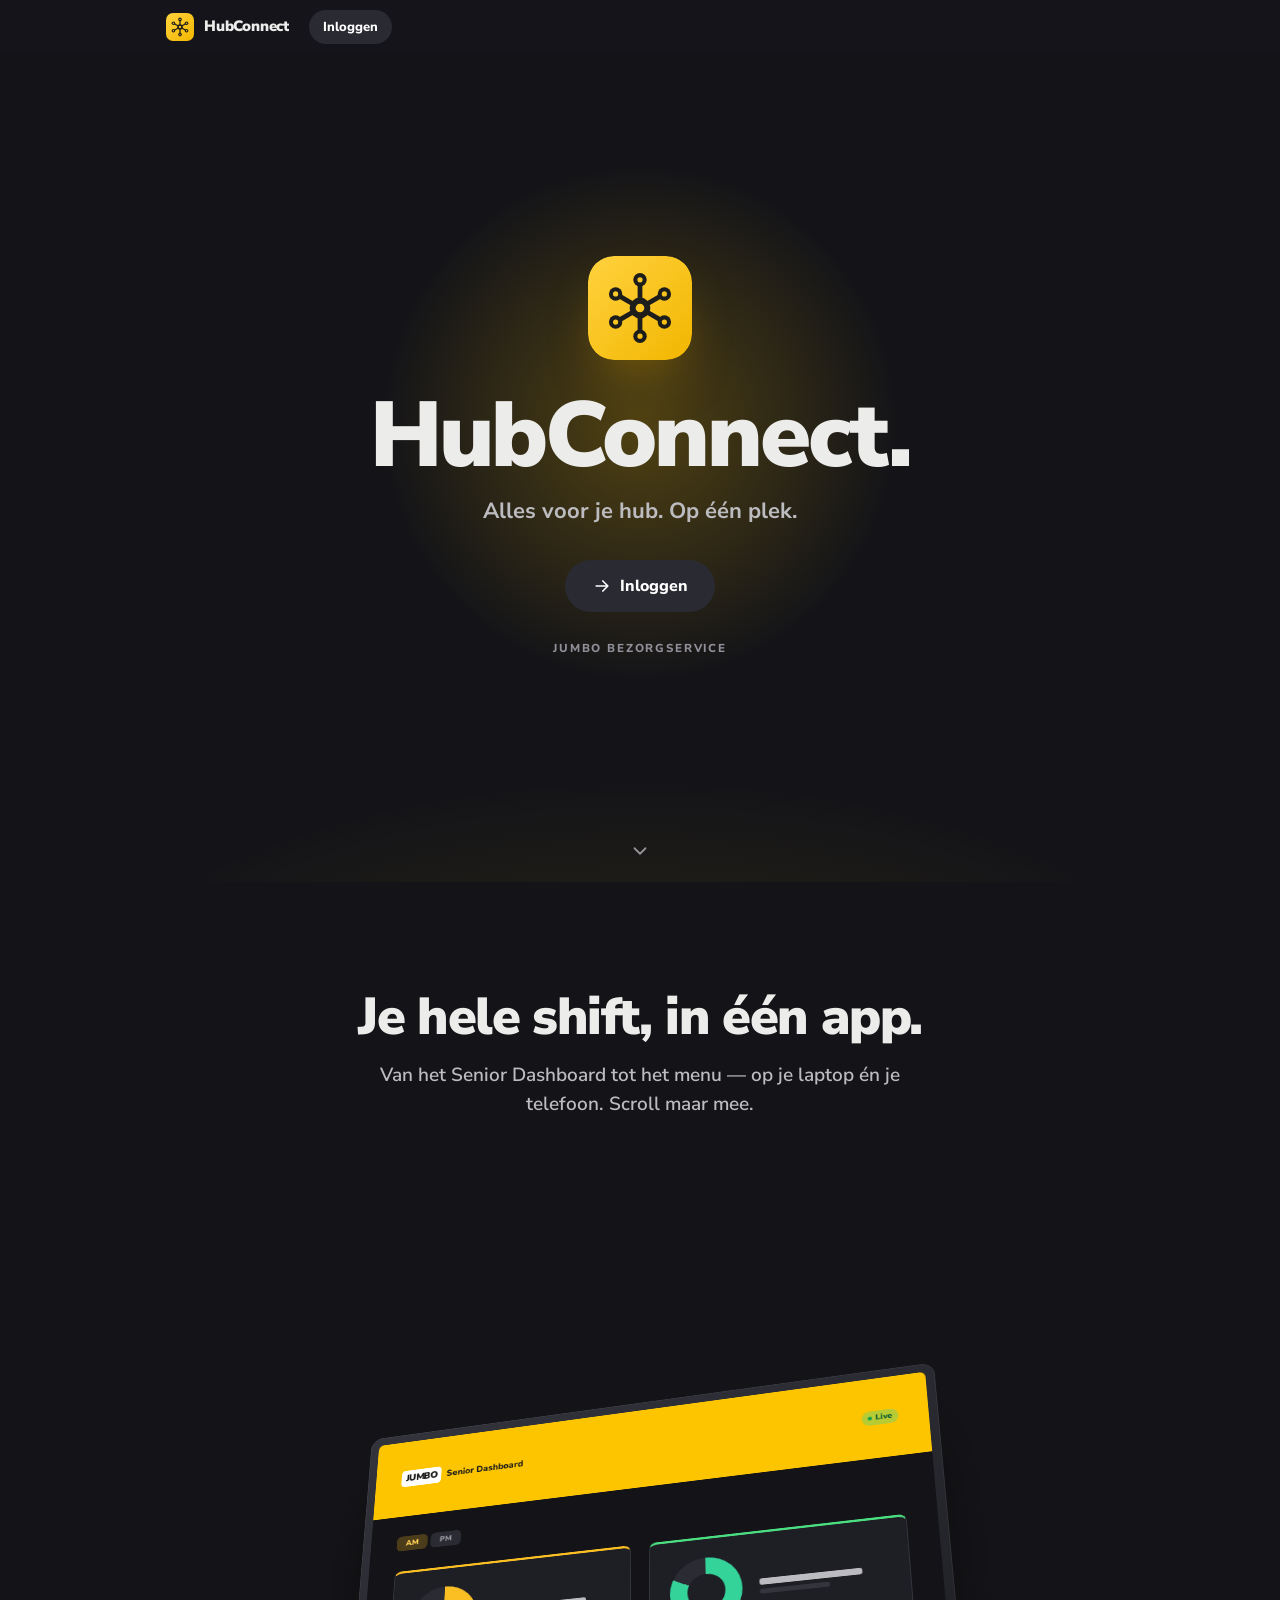
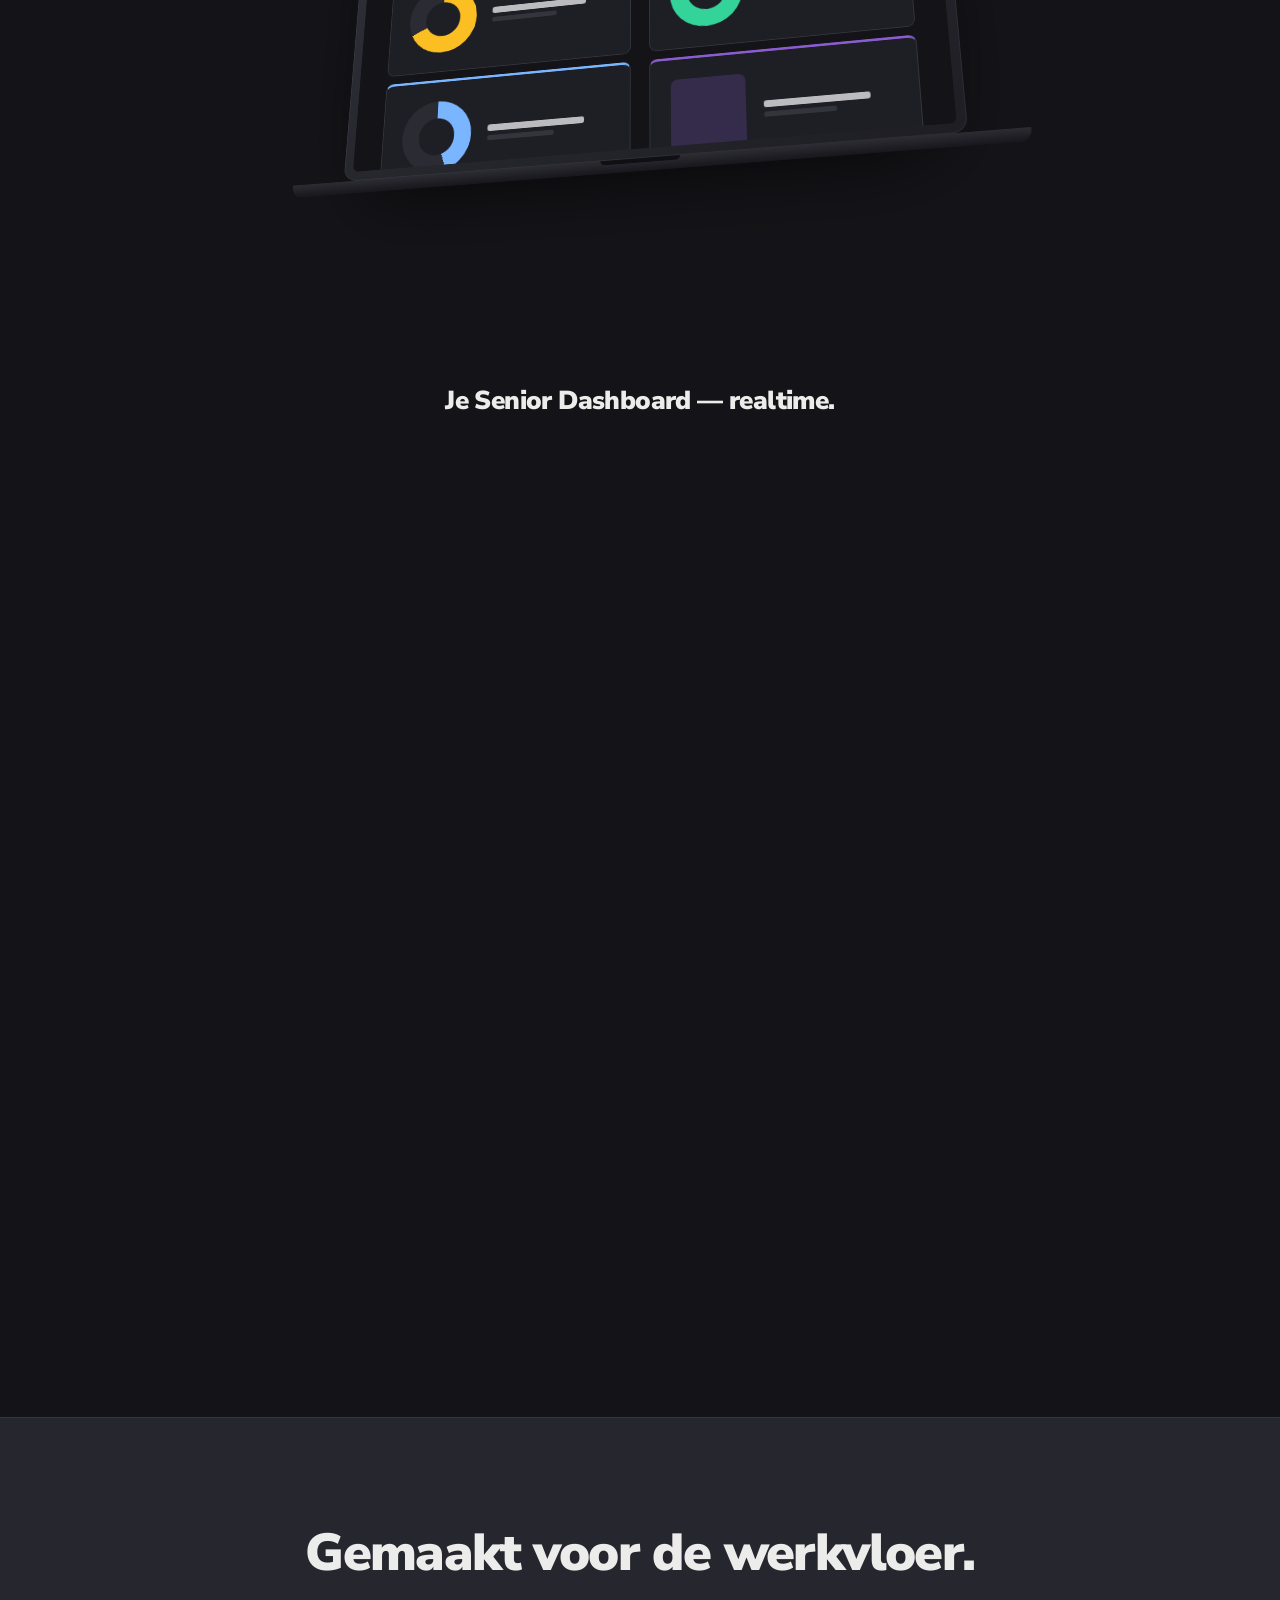
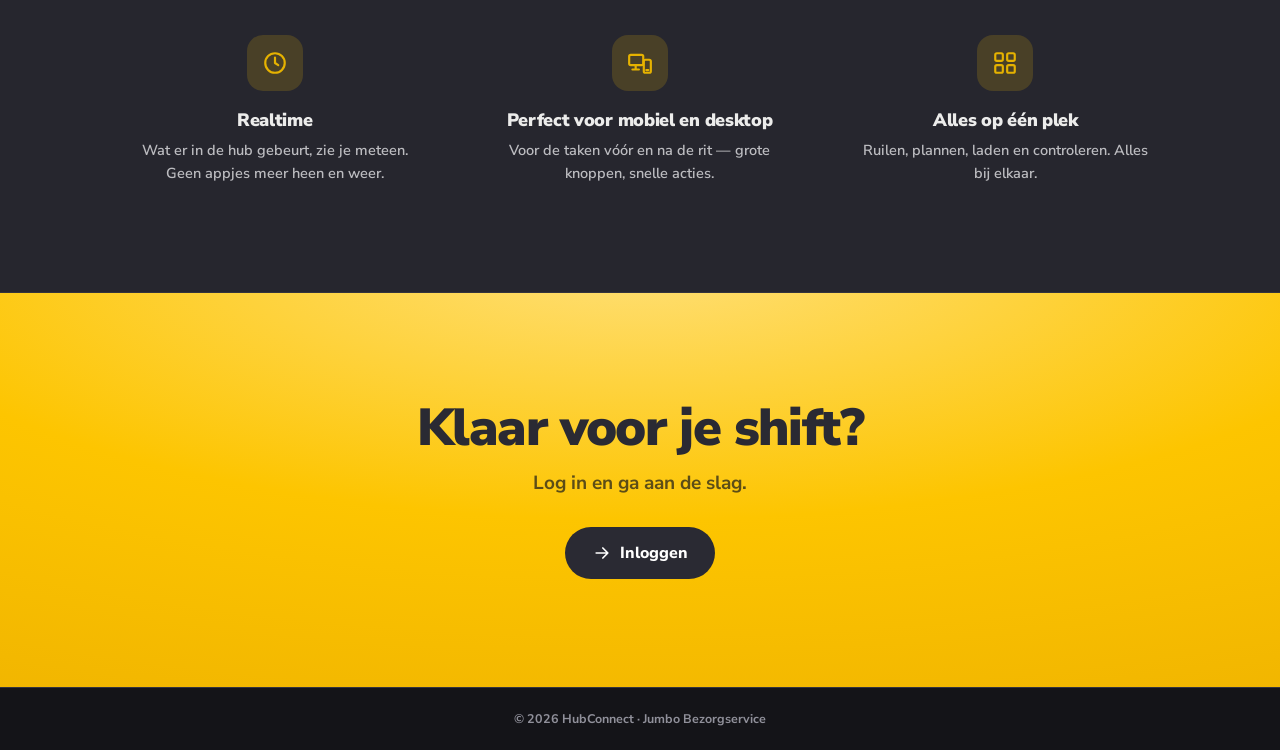
==== web/index.html @ ffee89a2 "v155: gebruikersfeedback + admin-accounts voor ICT'ers - Nieuwe module "Feedback" (Beheer, teamleide" ====
<!DOCTYPE html>
<html lang="nl">
<head>
  <meta charset="UTF-8" />
  <meta name="viewport" content="width=device-width, initial-scale=1.0, maximum-scale=1.0, user-scalable=no, viewport-fit=cover" />
  <title>Hubconnect - Jumbo</title>
  <link rel="icon" type="image/svg+xml" href="favicon.svg?v=155" />
  <link rel="apple-touch-icon" href="favicon.svg?v=155" />
  <meta name="theme-color" content="#febe10" />
  <link rel="preconnect" href="https://fonts.googleapis.com" />
  <link rel="preconnect" href="https://fonts.gstatic.com" crossorigin />
  <link href="https://fonts.googleapis.com/css2?family=Nunito+Sans:ital,opsz,wght@0,6..12,400;0,6..12,600;0,6..12,700;0,6..12,800;0,6..12,900&display=swap" rel="stylesheet" />
  <link rel="stylesheet" href="styles.css?v=155" />
</head>
<body>
  <div id="app"></div>

  <!-- Modal host -->
  <div id="modal-root"></div>
  <!-- Toast host -->
  <div id="toast-root"></div>

  <script src="js/store.js?v=155"></script>
  <script src="js/ui.js?v=155"></script>
</body>
</html>
---- web/styles.css ----
/* ===== Jumbo Ruilprogramma — huisstijl ===== */
:root {
  --jumbo-yellow: #fdc500;        /* primair geel */
  --jumbo-yellow-dark: #e6b200;
  --jumbo-yellow-soft: #fff4cc;
  --ink: #1d1d1b;                 /* bijna-zwart */
  --ink-soft: #4a4a48;
  --muted: #7b7b78;
  --line: #e7e7e3;
  --bg: #f4f4f1;
  --card: #ffffff;
  --surface-2: #ecebe5;           /* subtiel bedieningsvlak (knop/seg/chip/badge) */
  --surface-3: #f6f5f1;           /* zeer lichte tint (rij-hover, locked-note) */
  --input-bg: #ffffff;            /* invoervelden */
  --track: #cfcdc6;               /* toggle-baan */
  --ink-fixed: #1d1d1b;           /* blijft-donker vlak (avatar, btn-dark, toast, role-badge) */
  --overlay: rgba(20,20,18,.5);   /* modal-scrim */
  --green: #2e8b57;
  --green-soft: #e4f3ea;
  --green-bright: #16a34a;
  --red: #c0392b;
  --red-soft: #fbe7e4;
  --red-bright: #e11d2b;
  --orange: #d97706;
  --orange-soft: #fdecd2;
  --blue: #2f6db0;
  --blue-soft: #e6f0fa;
  --radius: 14px;
  --radius-sm: 9px;
  --shadow: 0 1px 3px rgba(0,0,0,.06), 0 6px 18px rgba(0,0,0,.05);
  --shadow-lg: 0 10px 40px rgba(0,0,0,.18);
  --font: "Nunito Sans", system-ui, -apple-system, "Segoe UI", Roboto, sans-serif;
}

* { box-sizing: border-box; }
/* clip, niet hidden: hidden maakt van de pagina een scroll-container en dan werkt
   position: sticky niet meer (het scroll-toneel op de landing viel daardoor weg). */
html, body { margin: 0; padding: 0; overflow-x: clip; }
html { -webkit-text-size-adjust: 100%; text-size-adjust: 100%; touch-action: manipulation; }
body {
  font-family: var(--font);
  color: var(--ink);
  background: var(--bg);
  -webkit-font-smoothing: antialiased;
  line-height: 1.45;
  touch-action: manipulation; /* geen dubbeltik-zoom (CSS-kant; JS-guard in ui.js voor iOS) */
}
/* Voorkom auto-inzoomen bij focus op mobiel (iOS zoomt bij invoervelden < 16px) */
input, select, textarea { font-size: 16px; }
/* Wachtwoordveld met oogje */
.pw-wrap { position: relative; }
/* Wachtwoordeisen-checklist: groen vinkje bij voldaan, rood kruisje zolang niet */
.pw-reqs { list-style: none; margin: 8px 0 0; padding: 0; display: flex; flex-direction: column; gap: 4px; }
.pw-reqs:empty { display: none; }
.pw-reqs li { display: flex; align-items: center; gap: 7px; font-size: 12.5px; font-weight: 700; }
.pw-reqs li .icon { flex: 0 0 auto; width: 15px; height: 15px; stroke-width: 3; }
.pw-reqs li.ok { color: var(--green-bright); }
.pw-reqs li.bad { color: var(--muted); }
.pw-wrap input { width: 100%; padding-right: 42px; }
.pw-eye { position: absolute; right: 4px; top: 50%; transform: translateY(-50%); background: none; border: 0; padding: 7px; color: var(--muted); cursor: pointer; display: inline-flex; border-radius: 8px; }
.pw-eye.on, .pw-eye:hover { color: var(--ink); }
a { color: var(--blue); }
button { font-family: inherit; }
svg { display: block; }

.icon { width: 20px; height: 20px; stroke: currentColor; fill: none; stroke-width: 2; stroke-linecap: round; stroke-linejoin: round; flex: 0 0 auto; }
.icon-sm { width: 16px; height: 16px; }
.icon-lg { width: 26px; height: 26px; }

/* ===== Buttons ===== */
.btn {
  display: inline-flex; align-items: center; gap: 8px;
  border: 1px solid transparent; border-radius: 999px;
  padding: 10px 18px; font-size: 14px; font-weight: 800;
  cursor: pointer; transition: .15s; white-space: nowrap;
  background: var(--surface-2); color: var(--ink);
}
.btn { text-decoration: none; }
.btn:hover { filter: brightness(.97); }
.btn:active { transform: translateY(1px); }
.btn:disabled { opacity: .5; cursor: not-allowed; }
/* Op vast geel hoort de tekst altijd donker: --ink-fixed, niet --ink (die wordt licht in dark mode). */
.btn-primary { background: var(--jumbo-yellow); color: var(--ink-fixed); }
.btn-primary:hover { background: var(--jumbo-yellow-dark); filter: none; }
.btn-dark { background: var(--ink-fixed); color: #fff; }
.btn-ghost { background: transparent; border-color: var(--line); }
.btn-green { background: var(--green); color: #fff; }
.btn-red { background: var(--red); color: #fff; }
.btn-sm { padding: 7px 13px; font-size: 13px; }
.btn-block { width: 100%; justify-content: center; }
.btn-icon { padding: 9px; border-radius: 10px; }
.btn-outline { background: var(--card); border: 1.5px solid var(--ink); color: var(--ink); }
.btn-outline:hover { background: var(--ink-fixed); color: #fff; }

/* ===== Auth ===== */
.auth-wrap {
  min-height: 100vh; min-height: 100svh; display: grid; place-items: center; padding: 24px;
  background:
    radial-gradient(1200px 500px at 50% -10%, var(--jumbo-yellow-soft), transparent 60%),
    var(--bg);
}
.auth-col { width: 100%; max-width: 430px; display: flex; flex-direction: column; align-items: stretch; gap: 16px; }
.auth-card {
  position: relative;
  width: 100%; background: var(--card);
  border-radius: 20px; box-shadow: var(--shadow-lg); overflow: hidden;
}
.auth-head { background: var(--jumbo-yellow); padding: 26px 28px 22px; }
.auth-head h1 { margin: 12px 0 2px; font-size: 22px; font-weight: 900; }
.auth-head p { margin: 0; font-size: 14px; color: var(--ink-soft); font-weight: 600; }
/* padding i.p.v. marge, zodat de losgemaakte "ghost"-kopie exact even hoog staat */
.auth-title { padding-top: 12px; }
.auth-title h1 { margin-top: 0; }
.auth-body { position: relative; padding: 24px 28px 26px; }
.auth-tabs { position: relative; display: flex; gap: 6px; background: var(--surface-2); padding: 4px; border-radius: 12px; margin-bottom: 20px; }
.auth-tabs button {
  position: relative; z-index: 1;
  flex: 1; border: 0; background: transparent; padding: 9px; border-radius: 9px;
  font-weight: 800; font-size: 14px; color: var(--muted); cursor: pointer;
  transition: color .18s var(--ease);
}
.auth-tabs button.active { color: var(--ink); }
/* meeschuivende pill achter het actieve tabblad */
.auth-pill {
  position: absolute; top: 4px; bottom: 4px; left: 4px; width: calc(50% - 7px);
  border-radius: 9px; background: var(--card); box-shadow: var(--shadow);
  transition: transform .42s var(--ease);
}
.auth-tabs[data-authactive="register"] .auth-pill { transform: translateX(calc(100% + 6px)); }

/* ---- Overgang tussen inloggen/registreren --------------------------------
   De kaart blijft staan en morpht van hoogte; alleen de titeltekst en het
   formulier wisselen. `--adir` (+1/-1) wordt door ui.js gezet en bepaalt of de
   nieuwe laag van rechts of van links binnenkomt.
   reduced-motion: gedekt door de globale wildcard onderaan dit bestand. */
/* .auth-swap zet alléén de startwaarden (géén transition, anders begint de
   browser meteen te animeren richting die startwaarden); ui.js forceert daarna
   een reflow en zet .auth-swap-in erbij — dáár staat de transition, dus animeert
   hij van start naar eind. De ghosts hebben hun eigen regels en horen hier niet
   bij, vandaar de :not(.auth-ghost). */
.auth-card.auth-swap { will-change: height; }
.auth-card.auth-swap .auth-title:not(.auth-ghost),
.auth-card.auth-swap .auth-pane:not(.auth-ghost) {
  opacity: 0; filter: blur(5px);
  transform: translateX(calc(var(--adir, 1) * 34px));
}
.auth-card.auth-swap .auth-title:not(.auth-ghost) { transform: translateX(calc(var(--adir, 1) * 18px)); }
.auth-card.auth-swap-in { transition: height .44s var(--ease); }
.auth-card.auth-swap-in .auth-title:not(.auth-ghost),
.auth-card.auth-swap-in .auth-pane:not(.auth-ghost) {
  opacity: 1; filter: blur(0); transform: none;
  transition: opacity .3s var(--ease) .06s, transform .44s var(--ease) .06s, filter .3s var(--ease) .06s;
}

/* de wegschuivende kopie van de vorige laag */
.auth-ghost {
  position: absolute; z-index: 2; pointer-events: none;
  transition: opacity .2s linear, transform .34s var(--ease), filter .28s var(--ease);
}
.auth-head > .auth-ghost { background: var(--jumbo-yellow); }
.auth-body > .auth-ghost { background: var(--card); }
.auth-ghost.auth-ghost-out { opacity: 0; filter: blur(5px); transform: translateX(calc(var(--adir, 1) * -34px)); }
.auth-head > .auth-ghost.auth-ghost-out { transform: translateX(calc(var(--adir, 1) * -18px)); }

.field { margin-bottom: 14px; }
.field label { display: block; font-size: 13px; font-weight: 800; margin-bottom: 6px; color: var(--ink-soft); }
.field input, .field select, .field textarea {
  width: 100%; padding: 11px 13px; border: 1px solid var(--line);
  border-radius: 10px; font-size: 15px; font-family: inherit; background: var(--card); color: var(--ink);
}
.field input:focus, .field select:focus, .field textarea:focus {
  outline: none; border-color: var(--jumbo-yellow-dark); box-shadow: 0 0 0 3px var(--jumbo-yellow-soft);
}
.field .hint { font-size: 12px; color: var(--muted); margin-top: 5px; }
.row2 { display: grid; grid-template-columns: 1fr 1fr; gap: 12px; }

.alert { padding: 11px 14px; border-radius: 10px; font-size: 13px; font-weight: 700; margin-bottom: 14px; animation: alertIn .18s var(--ease); }
@keyframes alertIn { from { opacity: 0; transform: translateY(-4px); } }
.alert-error { background: var(--red-soft); color: var(--red); }
.alert-info { background: var(--blue-soft); color: var(--blue); }
.alert-warn { background: var(--orange-soft); color: var(--orange); display: flex; align-items: center; gap: 8px; }
/* lijst met open punten in de afrond-waarschuwing */
.afrond-open { margin: 0; padding-left: 20px; font-size: 13.5px; font-weight: 700; color: var(--ink); line-height: 1.7; }

.demo-box { margin-top: 18px; border: 1px dashed var(--line); border-radius: 12px; overflow: hidden; }
.demo-box summary { cursor: pointer; padding: 11px 14px; font-weight: 800; font-size: 13px; color: var(--ink-soft); list-style: none; display: flex; align-items: center; gap: 8px; }
.demo-box summary::-webkit-details-marker { display: none; }
.demo-list { padding: 0 14px 14px; font-size: 12.5px; }
.demo-list .demo-row { display: flex; justify-content: space-between; gap: 8px; padding: 6px 0; border-top: 1px solid var(--line); }
.demo-list .demo-row code { background: var(--surface-2); padding: 1px 6px; border-radius: 6px; font-size: 12px; }

/* ===== App shell ===== */
.app-header {
  position: sticky; top: 0; z-index: 30;
  background: var(--jumbo-yellow);
  border-bottom: 1px solid var(--jumbo-yellow-dark);
}
.app-header-inner { max-width: 1100px; margin: 0 auto; padding: 10px 18px; display: flex; align-items: center; gap: 14px; }
.brand { display: flex; align-items: center; gap: 10px; }
.brand[data-home] { cursor: pointer; }
.brand .app-name { font-weight: 900; font-size: 16px; line-height: 1; }
.brand .app-sub { font-size: 11px; font-weight: 700; color: var(--ink-soft); }
.header-spacer { flex: 1; }
.user-chip { display: flex; align-items: center; gap: 10px; background: rgba(255,255,255,.55); border-radius: 999px; padding: 5px 6px 5px 13px; }
/* Uitlogknop rond maken zodat hij binnen de volledig-ronde pill valt (vierkante hoeken staken buiten de rand). */
.user-chip .btn-icon { width: 36px; height: 36px; padding: 0; border-radius: 50%; display: grid; place-items: center; }
.user-chip .u-name { font-weight: 800; font-size: 13px; line-height: 1.1; }
.user-chip .u-meta { font-size: 11px; color: var(--ink-soft); font-weight: 700; }
.avatar { width: 34px; height: 34px; border-radius: 50%; background: var(--ink-fixed); color: var(--jumbo-yellow); display: grid; place-items: center; font-weight: 900; font-size: 13px; }

/* Logo */
.logo-mark { height: 34px; width: auto; display: block; }
/* Logo op de gele auth-kop: op een wit plaatje (zelfde als de header-badge), anders valt geel-op-geel weg */
.auth-head .logo-mark { box-sizing: border-box; height: 46px !important; padding: 7px 13px; background: #fff; border-radius: 12px; box-shadow: 0 1px 3px rgba(0,0,0,.14); }

/* Nav */
.app-nav { background: var(--card); border-bottom: 1px solid var(--line); position: sticky; top: 55px; z-index: 20; }
.app-nav-inner { max-width: 1100px; margin: 0 auto; padding: 0 10px; display: flex; gap: 2px; overflow-x: auto; }
.nav-btn {
  border: 0; background: transparent; padding: 14px 14px; font-size: 14px; font-weight: 800;
  color: var(--muted); cursor: pointer; border-bottom: 3px solid transparent; display: flex; align-items: center; gap: 8px; white-space: nowrap;
}
.nav-btn:hover { color: var(--ink); }
.nav-btn.active { color: var(--ink); border-bottom-color: var(--jumbo-yellow); }
.nav-btn .badge-count { background: var(--red); color: #fff; font-size: 11px; font-weight: 800; border-radius: 999px; padding: 1px 7px; }

main { max-width: 1100px; margin: 0 auto; padding: 22px 18px 80px; }

/* Zachte overgang bij het wisselen van tabblad — alleen op de inhoud die verandert,
   niet op de header/nav (die blijven staan). Wordt via JS alleen toegevoegd wanneer
   het zichtbare tabblad écht wisselt, dus niet bij een gewone re-render na een actie. */
.tab-anim { animation: tabIn .26s var(--ease) both; }
@keyframes tabIn { from { opacity: 0; transform: translateY(8px); } to { opacity: 1; transform: none; } }
@media (prefers-reduced-motion: reduce) { .tab-anim { animation: none; } }

/* Page header */
.page-head { display: flex; align-items: center; gap: 14px; margin-bottom: 18px; flex-wrap: wrap; }
.page-head h2 { margin: 0; font-size: 22px; font-weight: 900; }
.page-head p { margin: 2px 0 0; color: var(--muted); font-size: 14px; font-weight: 600; }
.page-head .grow { flex: 1; }

/* Filters */
.toolbar { display: flex; gap: 10px; flex-wrap: wrap; margin-bottom: 18px; align-items: center; }
.seg { display: inline-flex; background: var(--surface-2); border-radius: 10px; padding: 3px; }
.seg button { border: 0; background: transparent; padding: 7px 14px; border-radius: 8px; font-weight: 800; font-size: 13px; color: var(--muted); cursor: pointer; }
.seg button.active { background: var(--card); color: var(--ink); box-shadow: var(--shadow); }
.seg button.am-btn, .seg button.pm-btn { transition: background .25s ease, color .25s ease; }
.seg button.am-btn.active { background: var(--orange-soft); color: var(--orange); }
.seg button.pm-btn.active { background: var(--blue-soft); color: var(--blue); }
/* zonnetje wordt "zonniger", maantje wordt "gevuld" bij het wisselen */
.seg button.am-btn.active svg { fill: var(--orange); animation: amSlide .35s ease; }
.seg button.pm-btn.active svg { fill: var(--blue); animation: pmSlide .35s ease; }
@keyframes amSlide { from { transform: translateX(-8px) scale(.7); opacity: .3; } to { transform: none; opacity: 1; } }
@keyframes pmSlide { from { transform: translateX(8px) scale(.7); opacity: .3; } to { transform: none; opacity: 1; } }
.kz-subtabs { display: flex; align-items: center; gap: 10px; margin-bottom: 16px; flex-wrap: wrap; }
.kz-subtabs-lbl { font-weight: 800; color: var(--ink-soft); font-size: 13.5px; }
.seg-sub { background: var(--surface-2); }
.search { display: flex; align-items: center; gap: 8px; background: var(--card); border: 1px solid var(--line); border-radius: 10px; padding: 0 12px; }
.search input { border: 0; padding: 9px 0; font-size: 14px; outline: none; min-width: 160px; font-family: inherit; }

/* ===== Cards / grid ===== */
.grid { display: grid; gap: 14px; grid-template-columns: repeat(auto-fill, minmax(300px, 1fr)); }

.card {
  background: var(--card); border: 1px solid var(--line); border-radius: var(--radius);
  box-shadow: var(--shadow); padding: 16px; display: flex; flex-direction: column; gap: 12px;
}
.card { overflow: hidden; }
/* Categorie-/statuscodering zonder side-stripe: volle rand volgt de afronding
   (kleur ook via ribbon + badges — dit is de subtiele extra hint). */
.card.accent-n2 { border-color: #bfe0cc; }
.card.accent-diesel { border-color: #cdccc4; }
.card.pending { border-color: var(--orange); box-shadow: var(--shadow), inset 0 0 0 1px var(--orange); }
/* type-lint bovenin de kaart */
.card-ribbon { display: flex; align-items: center; gap: 6px; font-weight: 800; font-size: 11.5px; letter-spacing: .04em; text-transform: uppercase; padding: 7px 14px; margin: -16px -16px 0; }
.card-ribbon .icon { width: 14px; height: 14px; }
.rib-shift { background: var(--blue-soft); color: var(--blue); }
.rib-callout { background: #efe7fb; color: #7c4dbc; }
.rib-backup { background: var(--orange-soft); color: var(--orange); }

.card-top { display: flex; align-items: flex-start; gap: 12px; }
.card-top .avatar { width: 40px; height: 40px; font-size: 15px; }
.card-top .who { line-height: 1.2; }
.card-top .who .nm { font-weight: 900; font-size: 15px; }
.card-top .who .rl { font-size: 12px; color: var(--muted); font-weight: 700; }

.card-rows { display: flex; flex-direction: column; gap: 7px; }
.crow { display: flex; align-items: center; gap: 9px; font-size: 14px; font-weight: 700; color: var(--ink-soft); }
.crow .icon { color: var(--muted); }
.crow strong { color: var(--ink); font-weight: 800; }

.badges { display: flex; flex-wrap: wrap; gap: 7px; }
.badge {
  display: inline-flex; align-items: center; gap: 5px; font-size: 12px; font-weight: 800;
  padding: 4px 10px; border-radius: 999px; background: var(--surface-2); color: var(--ink-soft);
}
.badge .icon-sm { stroke-width: 2.4; }
.badge.am { background: var(--orange-soft); color: var(--orange); }
.badge.pm { background: var(--blue-soft); color: var(--blue); }
.badge.n2 { background: var(--green-soft); color: var(--green); }
.badge.diesel { background: var(--surface-2); color: var(--ink-soft); }
.badge.task { background: var(--jumbo-yellow-soft); color: var(--jumbo-yellow-dark); }
.badge.st-open { background: var(--green-soft); color: var(--green); }
.badge.st-afwachting { background: var(--orange-soft); color: var(--orange); }
.badge.st-goedgekeurd { background: var(--green-soft); color: var(--green); }
.badge.st-afgekeurd { background: var(--red-soft); color: var(--red); }
.badge.st-ingetrokken { background: var(--surface-2); color: var(--muted); }
.badge.role { background: var(--ink-fixed); color: var(--jumbo-yellow); }

.card-foot { display: flex; gap: 8px; margin-top: auto; padding-top: 4px; flex-wrap: wrap; }
.card-foot .btn { flex: 1; }

.locked-note { display: flex; align-items: center; gap: 8px; font-size: 12.5px; font-weight: 700; color: var(--muted); background: var(--surface-3); padding: 9px 12px; border-radius: 10px; }
.locked-note.warn { color: var(--red); background: var(--red-soft); }

/* ===== Empty state ===== */
.empty { text-align: center; padding: 60px 20px; color: var(--muted); }
.empty .icon { width: 46px; height: 46px; margin: 0 auto 14px; stroke-width: 1.6; color: #c9c8c2; }
.empty h3 { margin: 0 0 6px; color: var(--ink-soft); font-size: 17px; }
.empty p { margin: 0; font-size: 14px; }

/* ===== Tables ===== */
.panel { background: var(--card); border: 1px solid var(--line); border-radius: var(--radius); box-shadow: var(--shadow); overflow: hidden; margin-bottom: 18px; }
.panel-head { padding: 15px 18px; border-bottom: 1px solid var(--line); display: flex; align-items: center; gap: 10px; }
.panel-head h3 { margin: 0; font-size: 16px; font-weight: 900; }
.panel-head .icon { color: var(--jumbo-yellow-dark); }
.panel-body { padding: 6px 0; }
.table-scroll { overflow-x: auto; -webkit-overflow-scrolling: touch; }
.table { width: 100%; border-collapse: collapse; font-size: 14px; }
.table th { text-align: left; font-size: 12px; text-transform: uppercase; letter-spacing: .03em; color: var(--muted); padding: 10px 18px; border-bottom: 1px solid var(--line); font-weight: 800; }
.table td { padding: 11px 18px; border-bottom: 1px solid var(--line); vertical-align: middle; }
.table tr:last-child td { border-bottom: 0; }
.table tr:hover td { background: var(--surface-3); }
.table .num { font-variant-numeric: tabular-nums; font-weight: 800; }
.cellname { font-weight: 800; }
.cellsub { font-size: 12px; color: var(--muted); font-weight: 700; }
.bus-opm { display: inline-flex; align-items: center; gap: 6px; margin-top: 6px; padding: 4px 9px; border-radius: 8px; background: #fff4d6; color: #8a5a00; font-size: 12px; font-weight: 800; }
.bus-opm .icon-sm { flex: 0 0 auto; }

/* Log timeline */
.log-item { display: flex; gap: 14px; padding: 14px 18px; border-bottom: 1px solid var(--line); }
.log-item:last-child { border-bottom: 0; }
.log-dot { width: 34px; height: 34px; border-radius: 50%; display: grid; place-items: center; flex: 0 0 auto; }
.log-dot.ok { background: var(--green-soft); color: var(--green); }
.log-dot.no { background: var(--red-soft); color: var(--red); }
.log-body { flex: 1; min-width: 0; }
.log-body .l-title { font-weight: 800; font-size: 14px; }
.log-body .l-desc { font-size: 13px; color: var(--ink-soft); margin-top: 2px; }
.log-body .l-meta { font-size: 12px; color: var(--muted); margin-top: 4px; font-weight: 700; }

/* Stats cards */
.stat-grid { display: grid; gap: 14px; grid-template-columns: repeat(auto-fill, minmax(220px, 1fr)); margin-bottom: 20px; }
.stat-card { background: var(--card); border: 1px solid var(--line); border-radius: var(--radius); padding: 18px; box-shadow: var(--shadow); }
.stat-card .s-ico { width: 40px; height: 40px; border-radius: 11px; display: grid; place-items: center; background: var(--jumbo-yellow-soft); color: var(--jumbo-yellow-dark); margin-bottom: 12px; }
.stat-card .s-val { font-size: 30px; font-weight: 900; line-height: 1; }
.stat-card .s-lab { font-size: 13px; color: var(--muted); font-weight: 700; margin-top: 5px; }

/* Beheer / chips */
.chips { display: flex; flex-wrap: wrap; gap: 7px; }
/* Personeelsbeheer › Taken: de taken als tekst, daaronder een dropdown met vinkjes om ze te wijzigen */
.td-taken { min-width: 220px; }
.taken-cel { display: flex; align-items: flex-start; justify-content: space-between; gap: 12px; }
/* links: lijstje met wat iemand heeft */
.taken-lijst { list-style: none; margin: 0; padding: 0; display: flex; flex-direction: column; gap: 3px; font-size: 13px; font-weight: 700; color: var(--ink); line-height: 1.35; }
.taken-lijst li { position: relative; padding-left: 12px; }
.taken-lijst li::before { content: ""; position: absolute; left: 0; top: .55em; width: 5px; height: 5px; border-radius: 50%; background: var(--jumbo-yellow-dark); }
.taken-lijst.leeg li { color: var(--muted); font-weight: 600; }
.taken-lijst.leeg li::before { background: var(--line); }
/* rechts: potlood dat het keuzemenu opent; menu hangt rechts uitgelijnd onder het potlood */
.task-pick { flex: 0 0 auto; position: relative; }
.taken-edit { display: inline-flex; align-items: center; justify-content: center; width: 34px; height: 34px; border: 1px solid var(--line); background: var(--card); color: var(--ink-soft); cursor: pointer; }
.taken-edit:hover, .task-pick.open .taken-edit { border-color: var(--jumbo-yellow); color: var(--ink); }
.task-pick .pick-menu { left: auto; right: 0; width: 220px; max-height: 300px; }
.task-pick .pick-item { gap: 10px; }
.chk-box.sm { width: 20px; height: 20px; border-radius: 6px; flex: 0 0 auto; cursor: inherit; }
.task-pick .pick-item .chk-box.sm .icon { width: 13px; height: 13px; color: inherit; }  /* wint van .pick-item .icon (groen) → leeg hokje blijft leeg */
.task-pick .chk-box.sm.on { background: var(--jumbo-yellow); border-color: var(--jumbo-yellow-dark); color: var(--ink-fixed); }  /* geel i.p.v. groen: "toegewezen" */
.task-pick .pick-item.on { background: transparent; }
.task-pick .pick-item.on:hover { background: var(--surface-2); }
/* open taakmenu mag over de rand van het paneel/de tabel heen steken */
.panel:has(.task-pick.open), .table-scroll:has(.task-pick.open) { overflow: visible; }
.chip {
  display: inline-flex; align-items: center; gap: 6px; font-size: 12.5px; font-weight: 800;
  padding: 5px 11px; border-radius: 999px; background: var(--surface-2); color: var(--ink-soft);
  border: 1px solid var(--line); cursor: pointer; user-select: none;
}
.chip.on { background: var(--jumbo-yellow); color: var(--ink-fixed); border-color: var(--jumbo-yellow-dark); }
.mist-chip { cursor: pointer; }
.mist-chip.on { background: #fdecea; color: #c0392b; border-color: #e74c3c; }
/* Buswassing: de -soft tokens houden zichzelf goed in licht én donker,
   dus geen vaste hexes hier (die vallen in dark mode uit de toon). */
.was-chip.on { background: var(--blue-soft); color: var(--blue); border-color: var(--blue); }
.badge.was { background: var(--blue-soft); color: var(--blue); }
.was-status.on.was-ok { background: var(--green-soft); color: var(--green); border-color: var(--green); }
.was-status.on.was-no { background: var(--red-soft); color: var(--red); border-color: var(--red); }
.sc-sp-btn { background: var(--jumbo-yellow); color: var(--ink-fixed); border: 1px solid var(--jumbo-yellow-dark); font-weight: 800; white-space: nowrap; }
.sc-sp-btn:hover { background: var(--jumbo-yellow-dark); }
.sc-sp-btn.done { background: var(--green-soft); color: var(--green); border-color: var(--green); }
.sc-sp-btn.done:hover { background: var(--green-soft); }
.sc-sp-btn.cap { background: var(--surface-2); color: var(--muted); border-color: var(--line); cursor: default; }
.sc-sp-btn.cap:hover { background: var(--surface-2); }
.sp-dash { font-weight: 900; margin-right: 4px; font-size: 15px; line-height: 1; }
.sc-schade-btn { background: var(--surface-2); color: var(--ink-soft); border: 1px solid var(--line); font-weight: 800; white-space: nowrap; }
.sc-schade-btn:hover { background: var(--red-soft); color: var(--red); border-color: var(--red); }
.sc-schade-btn.on { background: var(--red); color: #fff; border-color: var(--red); }
.sc-schade-btn.on:hover { background: var(--red); }
.badge.dock.dock-check { cursor: pointer; gap: 8px; padding-right: 6px; transition: background .15s, color .15s; }
.badge.dock.dock-check.ro { cursor: default; }
.badge.dock.dock-check input { display: none; }
.dock-check-ico { display: inline-flex; align-items: center; justify-content: center; width: 18px; height: 18px; border-radius: 50%; border: 2px solid currentColor; background: color-mix(in srgb, currentColor 16%, transparent); flex: 0 0 auto; }
.dock-check-ico .icon { width: 12px; height: 12px; stroke-width: 3; opacity: 0; color: currentColor; }
.badge.dock.dock-check.on { background: var(--green-soft); color: var(--green); }  /* hele boxje mee-groen zodra de bus op het dock staat */
.badge.dock.dock-check.on .dock-check-ico { background: var(--green-bright); border-color: transparent; color: #fff; }
.badge.dock.dock-check.on .dock-check-ico .icon { opacity: 1; }
.chip.removable { cursor: default; }
.chip .x { cursor: pointer; display: inline-flex; opacity: .6; }
.chip .x:hover { opacity: 1; }

.toggle { position: relative; display: inline-block; width: 46px; height: 26px; }
.toggle input { display: none; }
.toggle .track { position: absolute; inset: 0; background: var(--track); border-radius: 999px; transition: .15s; }
.toggle .track::before { content: ""; position: absolute; width: 20px; height: 20px; left: 3px; top: 3px; background: var(--card); border-radius: 50%; transition: .15s; box-shadow: 0 1px 3px rgba(0,0,0,.25); }
.toggle input:checked + .track { background: var(--green); }
.toggle input:checked + .track::before { transform: translateX(20px); }

.pill-select { padding: 7px 11px; border: 1px solid var(--line); border-radius: 9px; font-weight: 800; font-size: 13px; background: var(--card); font-family: inherit; }

/* ===== Modal ===== */
.modal-overlay { position: fixed; inset: 0; height: 100svh; background: var(--overlay); display: grid; place-items: center; padding: 18px; z-index: 100; animation: fade .15s ease; }
@keyframes fade { from { opacity: 0; } }
.modal {
  background: var(--card); border-radius: 18px; width: 100%; max-width: 480px; box-shadow: var(--shadow-lg);
  max-height: 90vh; max-height: 90svh; display: flex; flex-direction: column; animation: pop .18s ease;
}
@keyframes pop { from { transform: translateY(12px) scale(.98); opacity: 0; } }
.modal-head { padding: 18px 22px; border-bottom: 1px solid var(--line); display: flex; align-items: center; gap: 10px; }
.modal-head h3 { margin: 0; font-size: 18px; font-weight: 900; }
.modal-head .icon { color: var(--jumbo-yellow-dark); }
.modal-head .close { margin-left: auto; background: var(--surface-2); border: 0; border-radius: 9px; padding: 7px; cursor: pointer; color: var(--ink-soft); }
.modal-body { padding: 20px 22px; overflow-y: auto; }
.modal-foot { padding: 16px 22px; padding-bottom: calc(16px + env(safe-area-inset-bottom)); border-top: 1px solid var(--line); display: flex; gap: 10px; flex: 0 0 auto; }
.modal-foot .btn { flex: 1; }

.choice-grid { display: grid; grid-template-columns: 1fr 1fr; gap: 10px; }
.choice {
  border: 1.5px solid var(--line); border-radius: 12px; padding: 14px; cursor: pointer; text-align: center;
  font-weight: 800; transition: .12s; background: var(--card); display: flex; flex-direction: column; align-items: center; gap: 8px;
}
.choice:hover { border-color: var(--jumbo-yellow-dark); }
.choice.sel { border-color: var(--jumbo-yellow-dark); background: var(--jumbo-yellow-soft); }
.choice .icon { color: var(--ink-soft); }
.choice small { font-weight: 700; color: var(--muted); font-size: 12px; }

/* ===== Toast ===== */
#toast-root { position: fixed; bottom: 22px; left: 50%; transform: translateX(-50%); z-index: 200; display: flex; flex-direction: column; gap: 10px; align-items: center; }
.toast {
  background: var(--ink-fixed); color: #fff; padding: 12px 18px; border-radius: 12px; font-weight: 800; font-size: 14px;
  box-shadow: var(--shadow-lg); display: flex; align-items: center; gap: 10px; animation: toastIn .2s ease;
}
.toast .icon { color: var(--jumbo-yellow); }
.toast.ok .icon { color: #6fe09b; }
.toast.err { background: var(--red); }
.toast.err .icon { color: #fff; }
@keyframes toastIn { from { transform: translateY(14px); opacity: 0; } }

/* ===== Spinner (laadstand: boot-scherm en async knoppen) ===== */
.spinner {
  display: inline-block; width: 22px; height: 22px; border-radius: 50%;
  border: 3px solid var(--line); border-top-color: var(--jumbo-yellow);
  animation: spin .7s linear infinite;
}
.spinner-btn { width: 16px; height: 16px; border-width: 2px; border-color: rgba(255,255,255,.35); border-top-color: #fff; vertical-align: -3px; }
@keyframes spin { to { transform: rotate(360deg); } }
@media (prefers-reduced-motion: reduce) { .spinner { animation-duration: 1.4s; } }

/* ===== Copyright-footer onder de auth-kaart ===== */
.auth-foot { text-align: center; font-size: 12px; font-weight: 700; color: var(--muted); margin: 0; }

/* ===== Responsive ===== */
@media (max-width: 640px) {
  .app-header-inner { padding: 9px 12px; gap: 8px; overflow: hidden; }
  .brand { min-width: 0; }
  .brand .app-sub { display: none; }
  .brand .app-name { display: none; }        /* logo blijft; "HubConnect"-tekst weg → header past op smalle telefoons */
  .header-spacer { min-width: 0; }
  .user-chip .u-meta { display: none; }
  .user-chip { padding: 4px; flex: 0 0 auto; }
  .user-chip .u-name { display: none; }
  .app-nav { top: 53px; }
  main { padding: 16px 12px 90px; }
  .row2 { grid-template-columns: 1fr; }
  .page-head h2 { font-size: 19px; }
  .grid { grid-template-columns: 1fr; }
  .table-scroll { overflow-x: auto; }
}

/* ============================================================
   v2 toevoegingen
   ============================================================ */
.btn-lg { padding: 14px 26px; font-size: 16px; }
.link-btn { background: none; border: 0; color: var(--blue); font-weight: 800; font-size: 12.5px; cursor: pointer; display: inline-flex; align-items: center; gap: 4px; padding: 2px 0; }
.link-btn:hover { text-decoration: underline; }
.link-btn.danger { color: #c0392b; }

/* ----- Landing (minimaal, Apple-stijl) ----- */
.l3 { min-height: 100svh; display: flex; flex-direction: column; background: var(--card); }
.l3 .rise { opacity: 0; transform: translateY(16px); transition: opacity .8s ease, transform .8s cubic-bezier(.2,.7,.2,1); }
.l3.ready .rise { opacity: 1; transform: none; }
.l3 .d1 { transition-delay: .08s; } .l3 .d2 { transition-delay: .18s; }
.l3 .d3 { transition-delay: .3s; } .l3 .d4 { transition-delay: .44s; }

.l3-nav { position: sticky; top: 0; z-index: 30; background: rgba(255,255,255,.72); -webkit-backdrop-filter: blur(14px); backdrop-filter: blur(14px); transition: box-shadow .25s; }
.l3-nav.scrolled { box-shadow: 0 1px 0 rgba(0,0,0,.08); }
.l3-nav-in { max-width: 980px; margin: 0 auto; display: flex; align-items: center; gap: 10px; padding: 10px 16px; }
.l3-nav-name { font-weight: 900; font-size: 15px; letter-spacing: -.2px; min-width: 0; overflow: hidden; text-overflow: ellipsis; white-space: nowrap; }
.l3-nav .btn { flex: 0 0 auto; }
.hc-mark { display: block; flex: 0 0 auto; }

.l3-hero { flex: 1; position: relative; display: flex; flex-direction: column; align-items: center; justify-content: center; text-align: center; padding: 48px 22px 72px; overflow: hidden; }
.l3-glow { position: absolute; width: 560px; height: 560px; border-radius: 50%; background: radial-gradient(circle, rgba(253,197,0,.26), transparent 65%); top: 50%; left: 50%; transform: translate(-50%, -58%); pointer-events: none; }
.l3-hero > *:not(.l3-glow) { position: relative; }
.l3-mark .hc-mark { box-shadow: 0 24px 48px -16px rgba(180,130,0,.5); border-radius: 26px; }
.l3-hero h1 { margin: 30px 0 0; font-size: clamp(46px, 9vw, 84px); font-weight: 900; letter-spacing: -2.5px; line-height: 1; color: var(--ink); }
.l3-tag { margin: 14px 0 0; font-size: clamp(17px, 3.4vw, 22px); font-weight: 700; color: var(--ink-soft); }
.l3-act { margin-top: 32px; }
.l3-kicker { margin: 28px 0 0; font-weight: 800; font-size: 11.5px; letter-spacing: .16em; text-transform: uppercase; color: var(--muted); }
.l3-foot { text-align: center; padding: 22px; color: var(--muted); font-weight: 700; font-size: 12.5px; border-top: 1px solid var(--line); }

@media (prefers-reduced-motion: reduce) {
  .l3 .rise { transition: none; opacity: 1; transform: none; }
  .live-dot::after { animation: none; }
}

/* ============================================================
   LANDING v2 — Apple-stijl scroll-ervaring
   Hero (vol scherm) → module-showcase → waarde-strip →
   gele afsluit-CTA. Onderdeel van de POLISH-LAAG (v73);
   terugdraaien = back-up _backup-20260706-105511/ .
   ============================================================ */
.l3 { scroll-behavior: smooth; }

/* Hero vult het eerste scherm (i.p.v. flex-shrink) */
.l3-hero { flex: none; min-height: min(92svh, 840px); }
.l3-hero h1 { font-size: clamp(48px, 10vw, 92px); letter-spacing: -3px; text-wrap: balance; }
/* tweede, zachtere gloed onderaan de hero voor diepte */
.l3-hero::after {
  content: ""; position: absolute; left: -10%; right: -10%; bottom: -28%; height: 58%;
  background: radial-gradient(60% 100% at 50% 100%, rgba(253,197,0,.13), transparent 70%);
  pointer-events: none;
}
/* scroll-hint (bobbend chevron) */
.l3-hero .l3-scroll { position: absolute; bottom: 20px; left: 50%; transform: translateX(-50%); color: var(--muted); pointer-events: none; }
.l3-scroll .icon { width: 22px; height: 22px; animation: scrollBob 1.8s ease-in-out infinite; }
@keyframes scrollBob { 0%, 100% { transform: translateY(0); opacity: .45; } 50% { transform: translateY(5px); opacity: 1; } }

/* Secties */
.l3-sec { padding: clamp(64px, 12vh, 140px) 22px; }
.l3-sec-in { max-width: 1040px; margin: 0 auto; }
.l3-h2 { margin: 0; font-size: clamp(30px, 5.2vw, 52px); font-weight: 900; letter-spacing: -1.6px; line-height: 1.05; text-align: center; text-wrap: balance; color: var(--ink); }
.l3-sub { margin: 16px auto 0; max-width: 580px; font-size: clamp(16px, 2.4vw, 19px); font-weight: 600; color: var(--ink-soft); text-align: center; line-height: 1.55; text-wrap: pretty; }

/* Module-showcase */
.l3-mods { display: grid; gap: 16px; grid-template-columns: repeat(auto-fit, minmax(280px, 1fr)); margin-top: clamp(40px, 6vh, 72px); }
.l3-mod { background: var(--card); border: 1px solid var(--line); border-radius: 22px; padding: 26px; box-shadow: var(--shadow); }
.l3-mod-ico { width: 54px; height: 54px; border-radius: 15px; display: grid; place-items: center; margin-bottom: 16px; }
.l3-mod h3 { margin: 0 0 6px; font-size: 19px; font-weight: 900; letter-spacing: -.3px; }
.l3-mod p { margin: 0; font-size: 14.5px; font-weight: 600; color: var(--ink-soft); line-height: 1.5; }
.l3-mod.m-yellow .l3-mod-ico { background: var(--jumbo-yellow-soft); color: var(--jumbo-yellow-dark); }
.l3-mod.m-blue   .l3-mod-ico { background: var(--blue-soft);  color: var(--blue); }
.l3-mod.m-dark   .l3-mod-ico { background: var(--ink-fixed);        color: var(--jumbo-yellow); }
.l3-mod.m-orange .l3-mod-ico { background: var(--orange-soft); color: var(--orange); }
.l3-mod.m-green  .l3-mod-ico { background: var(--green-soft);  color: var(--green); }
.l3-mod.m-purple .l3-mod-ico { background: #efe7fb;            color: #6b3fa0; }

/* Waarde-strip */
.l3-vals-sec { background: var(--surface-3); border-top: 1px solid var(--line); border-bottom: 1px solid var(--line); }
.l3-vals { display: grid; gap: clamp(30px, 5vw, 56px); grid-template-columns: repeat(auto-fit, minmax(240px, 1fr)); margin-top: clamp(40px, 6vh, 72px); }
.l3-val { text-align: center; }
.l3-val-ico { width: 56px; height: 56px; border-radius: 16px; display: grid; place-items: center; margin: 0 auto 16px; background: var(--jumbo-yellow-soft); color: var(--jumbo-yellow-dark); }
.l3-val h3 { margin: 0 0 6px; font-size: 18px; font-weight: 900; letter-spacing: -.3px; }
.l3-val p { margin: 0 auto; max-width: 300px; font-size: 14.5px; font-weight: 600; color: var(--ink-soft); line-height: 1.55; }

/* Gele afsluit-CTA (bewuste 'kleur-moment' — geen gradient-text) */
.l3-cta { background: radial-gradient(120% 130% at 50% -10%, #ffe07a 0%, var(--jumbo-yellow) 52%, #f0b400 100%); text-align: center; }
.l3-cta .l3-h2 { color: var(--ink); }
.l3-cta-sub { margin: 14px auto 0; max-width: 520px; font-size: clamp(16px, 2.4vw, 19px); font-weight: 700; color: rgba(29,29,27,.72); text-align: center; }
.l3-cta-act { margin-top: 30px; display: flex; justify-content: center; }

/* ===== Interactief scroll-toneel: laptop → inzoomen → iPhone ===== */
.l3-intro { padding-bottom: 8px; }
.lp-stage { position: relative; height: 210vh; }
.lp-sticky { position: sticky; top: 0; height: 100vh; height: 100svh; overflow: hidden; perspective: 1500px; }
.lp-laptop, .lp-phone { position: absolute; top: 50%; left: 50%; transform: translate(-50%, -50%); will-change: transform, opacity; }

/* Laptop */
.lp-laptop { width: min(720px, 86vw); }
.lp-lid { border-radius: 16px; padding: 11px; background: linear-gradient(155deg, #33333c, #1e1e24); box-shadow: 0 45px 90px -35px rgba(0,0,0,.85), inset 0 0 0 1px rgba(255,255,255,.06); }
.lp-screen { position: relative; aspect-ratio: 16 / 10; border-radius: 7px; overflow: hidden; background: var(--bg); box-shadow: inset 0 0 0 1px rgba(255,255,255,.05); }
.lp-scr { position: absolute; inset: 0; }
.lp-scr-menu { opacity: 0; }
.lp-base { position: relative; width: 118%; left: -9%; height: 15px; background: linear-gradient(#2c2c33, #17171c); border-radius: 0 0 13px 13px; box-shadow: 0 26px 34px -18px rgba(0,0,0,.7); }
.lp-notch2 { position: absolute; top: 0; left: 50%; transform: translateX(-50%); width: 92px; height: 5px; background: #101014; border-radius: 0 0 6px 6px; }

/* iPhone 17 Pro-achtig */
.lp-phone { width: 236px; aspect-ratio: 9 / 19.5; border-radius: 40px; padding: 7px; background: linear-gradient(155deg, #3a3a42, #1c1c22); box-shadow: 0 45px 90px -30px rgba(0,0,0,.9), inset 0 0 0 1.5px rgba(255,255,255,.09); opacity: 0; }
.lp-island { position: absolute; top: 15px; left: 50%; transform: translateX(-50%); width: 78px; height: 21px; background: #000; border-radius: 999px; z-index: 3; }
.lp-phone-screen { width: 100%; height: 100%; border-radius: 33px; overflow: hidden; background: var(--bg); }

/* Bijschriften */
.lp-caption { position: absolute; left: 0; right: 0; bottom: max(26px, 5vh); text-align: center; pointer-events: none; }
.lp-cap { position: absolute; left: 0; right: 0; font-size: clamp(18px, 3vw, 26px); font-weight: 900; letter-spacing: -.6px; color: var(--ink); opacity: 0; }

/* ---- Stylized mockup-UI (donker) ---- */
.mk { width: 100%; height: 100%; background: var(--bg); overflow: hidden; display: flex; flex-direction: column; font-family: var(--font); }
.mk-bar { display: flex; align-items: center; gap: 7px; background: var(--jumbo-yellow); padding: 6% 5%; flex: 0 0 auto; }
.mk-jumbo { font-weight: 900; color: #1d1d1b; font-size: clamp(8px, 2.1cqw, 13px); background: #fff; padding: 2px 6px; border-radius: 5px; letter-spacing: -.5px; }
.mk-sub { font-weight: 800; color: #1d1d1b; font-size: clamp(7px, 1.8cqw, 12px); }
.mk-live { margin-left: auto; display: inline-flex; align-items: center; gap: 4px; font-size: clamp(6px, 1.5cqw, 10px); font-weight: 800; color: #0f5c31; background: rgba(52,211,153,.35); padding: 2px 7px; border-radius: 999px; }
.mk-live i { width: 5px; height: 5px; border-radius: 50%; background: #16a34a; }
.mk-ava { margin-left: auto; width: 22px; height: 22px; border-radius: 50%; background: #1d1d1b; }
.mk-seg { display: flex; gap: 4px; margin: 4% 5% 0; }
.mk-seg span { flex: 0 0 auto; padding: 3px 12px; border-radius: 6px; font-size: 10px; font-weight: 900; background: var(--surface-2); color: var(--muted); }
.mk-seg span.on { background: rgba(251,191,36,.24); color: #ffce55; }
.mk-grid { flex: 1; display: grid; grid-template-columns: 1fr 1fr; gap: 3.5%; padding: 4% 5% 5%; }
.mk-card { background: var(--card); border: 1px solid var(--line); border-radius: 9px; padding: 8%; display: flex; align-items: center; gap: 8%; border-top: 3px solid var(--muted); }
.mk-card.mk-o { border-top-color: var(--orange); } .mk-card.mk-g { border-top-color: var(--green); }
.mk-card.mk-b { border-top-color: var(--blue); } .mk-card.mk-p { border-top-color: #8b5cd0; }
.mk-ring { position: relative; width: 34%; aspect-ratio: 1; border-radius: 50%; flex: 0 0 auto; background: conic-gradient(var(--green-bright) calc(var(--mp) * 1%), var(--surface-2) 0); }
.mk-ring.mk-o { background: conic-gradient(var(--orange) calc(var(--mp) * 1%), var(--surface-2) 0); }
.mk-ring.mk-b { background: conic-gradient(var(--blue) calc(var(--mp) * 1%), var(--surface-2) 0); }
.mk-ring span { position: absolute; inset: 24%; border-radius: 50%; background: var(--card); }
.mk-ico { width: 34%; aspect-ratio: 1; border-radius: 8px; background: rgba(139,92,205,.22); flex: 0 0 auto; }
.mk-tx { flex: 1; display: flex; flex-direction: column; gap: 5px; min-width: 0; }
.mk-tx b { height: 8px; width: 80%; border-radius: 3px; background: var(--ink-soft); display: block; }
.mk-tx i { height: 6px; width: 55%; border-radius: 3px; background: var(--line); display: block; }
.mk-tx i.s { width: 40%; }
.mk-hello { padding: 4% 5% 0; }
.mk-hello b { display: block; height: 12px; width: 45%; border-radius: 4px; background: var(--ink); }
.mk-hello i { display: block; height: 7px; width: 60%; border-radius: 3px; background: var(--line); margin-top: 6px; }
.mk-tiles { flex: 1; display: grid; grid-template-columns: 1fr 1fr; gap: 3.5%; padding: 4% 5% 5%; }
.mk-mob .mk-bar { padding-top: 20px; }
.mk-mob .mk-tiles { grid-template-columns: 1fr; gap: 8px; }
.mk-tile { background: var(--card); border: 1px solid var(--line); border-radius: 10px; padding: 7%; display: flex; flex-direction: column; gap: 6px; }
.mk-mob .mk-tile { flex-direction: row; align-items: center; gap: 10px; }
.mk-ic { width: 30px; height: 30px; border-radius: 8px; flex: 0 0 auto; display: grid; place-items: center; }
.mk-ic .icon-sm { width: 16px; height: 16px; }
.mk-tile b { height: 8px; width: 70%; border-radius: 3px; background: var(--ink-soft); display: block; }
.mk-tile i { height: 6px; width: 90%; border-radius: 3px; background: var(--line); display: block; }
.mk-mob .mk-tile i { display: none; }
.mk-y .mk-ic { background: var(--jumbo-yellow-soft); color: var(--jumbo-yellow-dark); }
.mk-d .mk-ic { background: rgba(255,255,255,.1); color: var(--jumbo-yellow); }
.mk-o .mk-ic { background: var(--orange-soft); color: var(--orange); }
.mk-g .mk-ic { background: var(--green-soft); color: var(--green); }
.mk-p .mk-ic { background: rgba(139,92,205,.22); color: #cbacf7; }
.mk-b .mk-ic { background: var(--blue-soft); color: var(--blue); }
/* container-queries voor scherptekst in de mockup */
.lp-screen, .lp-phone-screen { container-type: inline-size; }

@media (prefers-reduced-motion: reduce) {
  .lp-stage { height: auto; }
  .lp-sticky { position: relative; height: auto; padding: 40px 0; overflow: visible; }
  .lp-laptop { position: relative; top: auto; left: auto; transform: none !important; margin: 0 auto; }
  .lp-phone { display: none; }
  .lp-caption { position: static; margin-top: 20px; }
  .lp-cap[data-cap="0"] { opacity: 1 !important; position: static; }
}

/* Scroll-reveal (SPA — volledig JS-gerenderd, dus veilig te gaten) */
.l3 .reveal { opacity: 0; transform: translateY(26px); transition: opacity .7s var(--ease), transform .7s var(--ease); transition-delay: var(--d, 0ms); }
.l3 .reveal.in { opacity: 1; transform: none; }

@media (prefers-reduced-motion: reduce) {
  .l3 .reveal { opacity: 1 !important; transform: none !important; }
  .l3-scroll .icon { animation: none !important; }
}

/* ----- Auth back ----- */
.auth-back { position: absolute; top: 16px; right: 18px; background: rgba(0,0,0,.08); border: 0; border-radius: 999px; padding: 6px 12px; font-weight: 800; font-size: 13px; cursor: pointer; display: inline-flex; align-items: center; gap: 4px; color: var(--ink); z-index: 2; }
.auth-back:hover { background: rgba(0,0,0,.15); }
.auth-head { position: relative; padding-top: 44px; }

/* ----- prefix input ----- */
.prefix-in { display: flex; align-items: stretch; border: 1px solid var(--line); border-radius: 10px; overflow: hidden; background: var(--card); }
.prefix-in span { background: var(--surface-2); padding: 11px 12px; font-weight: 800; color: var(--ink-soft); display: flex; align-items: center; }
.prefix-in input { border: 0 !important; border-radius: 0 !important; }
.prefix-in input:focus { box-shadow: none !important; }
.check-row { display: flex; gap: 18px; flex-wrap: wrap; }
.chk { display: inline-flex; align-items: center; gap: 8px; font-weight: 700; font-size: 14px; cursor: pointer; }
.chk input { width: 18px; height: 18px; accent-color: var(--jumbo-yellow-dark); }

/* ----- date & time pickers ----- */
.date-in { accent-color: var(--jumbo-yellow-dark); }
.date-in::-webkit-calendar-picker-indicator { cursor: pointer; opacity: .65; filter: saturate(0); }
.timepick { display: flex; align-items: center; gap: 8px; }
.timepick select {
  flex: 1; padding: 12px; border: 1px solid var(--line); border-radius: 10px; font-size: 18px; font-weight: 800;
  font-family: inherit; background: var(--card); text-align: center; text-align-last: center; cursor: pointer;
}
.timepick select:focus { outline: none; border-color: var(--jumbo-yellow-dark); box-shadow: 0 0 0 3px var(--jumbo-yellow-soft); }
.timepick .colon { font-weight: 900; font-size: 22px; color: var(--muted); }

/* ----- choice (AM/PM, bus) ----- */
.choice-grid .choice { display: flex; flex-direction: column; align-items: center; gap: 6px; margin: 0; font-size: 14px; }
.choice .ch-t { display: block; font-weight: 900; font-size: 16px; line-height: 1.05; }
.choice .ch-s { display: block; font-weight: 700; color: var(--muted); font-size: 12px; line-height: 1; }
.choice.sel .ch-s { color: var(--jumbo-yellow-dark); }
.toggle-row { display: flex; align-items: center; justify-content: space-between; gap: 12px; background: var(--surface-3); padding: 12px 14px; border-radius: 10px; }

/* ----- mini segmented ----- */
.seg.mini button { padding: 6px 11px; font-size: 12.5px; }
.bus-seg { display: inline-flex; }
.bus-seg button { display: inline-flex; align-items: center; gap: 5px; }
.bus-seg button.active { background: var(--card); color: var(--ink); box-shadow: var(--shadow); }
.bus-seg button.active.n2on { color: var(--green); }

/* ----- ruilbord: dag/week-balk ----- */
.board-range { display: flex; align-items: center; gap: 10px; flex-wrap: wrap; margin-bottom: 12px; }
.board-range .seg button { text-transform: none; }
/* Nav-segment + "Deze week" horen bij elkaar en wrappen samen als 1 blok, nooit los van elkaar. */
.week-nav-group { display: flex; align-items: center; gap: 6px; flex-wrap: wrap; }
/* Compactere pijltjes + knop zodat "Deze week" op smalle schermen altijd naast de weeknavigatie past. */
.week-nav-group .seg button:not(.active) { padding-left: 6px; padding-right: 6px; }
.week-nav-group > .btn-ghost { padding-left: 8px; padding-right: 8px; }
/* Ruilbord-besturing: gegroepeerd met labels en kleur-gecodeerde soort-filter */
.board-controls { display: flex; flex-wrap: wrap; gap: 12px 22px; align-items: flex-end; background: var(--surface-3); border: 1px solid var(--line); border-radius: 14px; padding: 12px 16px; margin-bottom: 18px; }
.bc-group { display: flex; flex-direction: column; gap: 6px; }
.bc-lbl { font-size: 10.5px; font-weight: 800; text-transform: uppercase; letter-spacing: .05em; color: var(--muted); }
.bc-row { display: flex; align-items: center; gap: 10px; flex-wrap: wrap; }
.bc-search { flex: 1; min-width: 190px; }
.bc-search .search { width: 100%; }
.seg-type button { display: inline-flex; align-items: center; gap: 6px; text-transform: none; }
.seg-type button.bt-shift.active { background: var(--blue-soft); color: var(--blue); }
.seg-type button.bt-callout.active { background: #efe7fb; color: #7c4dbc; }
.seg-type button.bt-backup.active { background: var(--orange-soft); color: var(--orange); }
/* nette status-cel voor afgekeurde ruilverzoeken (was rommelig onder elkaar) */
.st-cell { display: flex; flex-direction: column; align-items: flex-start; gap: 8px; }
.st-reden { display: flex; align-items: flex-start; gap: 6px; font-size: 12.5px; color: var(--muted); font-style: italic; line-height: 1.4; max-width: 240px; }
.st-reden .icon { flex: 0 0 auto; margin-top: 1px; color: var(--red); }
.mine-acts { display: flex; flex-direction: column; gap: 6px; width: 100%; max-width: 210px; }
.mine-acts .btn { width: 100%; justify-content: center; }

/* ----- ruilbord: meldingen-banner ----- */
.notif-banner { background: #fffbe9; border: 1px solid #f0e2a8; border-radius: 14px; padding: 12px 16px; margin-bottom: 16px; box-shadow: var(--shadow); }
.notif-head { display: flex; align-items: center; gap: 8px; font-size: 14px; margin-bottom: 6px; }
.notif-head .icon-sm { color: var(--jumbo-yellow-dark); }
.notif-row { display: flex; align-items: flex-start; gap: 8px; padding: 6px 0; font-size: 14px; font-weight: 600; }
.notif-row .icon-sm { flex: 0 0 auto; margin-top: 2px; }
.notif-row.ok .icon-sm { color: var(--green-bright); }
.notif-row.no .icon-sm { color: var(--red); }
.notif-reden { color: var(--ink-soft); font-weight: 700; }
.match-banner { border-left-color: var(--blue); }
.match-banner .notif-head .icon-sm { color: var(--blue); }
.match-banner .notif-row { align-items: center; flex-wrap: wrap; }
.match-banner .notif-row span { flex: 1; min-width: 180px; }
.match-banner .notif-row .icon-sm { color: var(--blue); }

/* ----- jbt chip ----- */
.jbt-chip.on { background: var(--blue); color: #fff; border-color: var(--blue); }
.badge.jbt { background: var(--blue-soft); color: var(--blue); }
.badge.bd { background: #efe7fb; color: #6b3fa0; }

/* ----- stat arrows ----- */
.stat-card .s-ico.up { background: #dff5e6; color: var(--green-bright); }
.stat-card .s-ico.down { background: #fde4e6; color: var(--red-bright); }
.table .num.up { color: var(--green-bright); }
.table .num.down { color: var(--red-bright); }
.hcol { display: inline-flex; align-items: center; gap: 4px; }
.hcol.up { color: var(--green-bright); } .hcol.down { color: var(--red-bright); }
.hcol .icon { stroke-width: 3; }
/* Compacte overgenomen/weggegeven-telling naast een naam (bv. bij Goedkeuren) */
.mini-stats { display: inline-flex; gap: 8px; margin-left: 8px; font-size: 12px; font-weight: 700; vertical-align: middle; }
.mini-stats .hcol { gap: 3px; }
/* Pijltjes dezelfde kleur als de cijfers ernaast (anders overschrijft .crow .icon ze grijs). */
.mini-stats .icon { color: inherit; }

/* ----- avatar gear ----- */
.avatar-btn { position: relative; border: 0; background: transparent; padding: 0; cursor: pointer; border-radius: 50%; }
.avatar-btn .avatar { transition: .15s; }
.avatar-gear { position: absolute; inset: 0; border-radius: 50%; background: rgba(29,29,27,.78); color: var(--jumbo-yellow); display: grid; place-items: center; opacity: 0; transition: .15s; }
.avatar-btn:hover .avatar-gear { opacity: 1; }
.avatar.alt { background: var(--jumbo-yellow); color: var(--ink-fixed); }
.avatar.lg { width: 54px; height: 54px; font-size: 19px; }

/* ----- otp ----- */
.otp-line { font-size: 12.5px; font-weight: 700; color: var(--ink-soft); margin-top: 6px; display: flex; align-items: center; gap: 5px; flex-wrap: wrap; }
.otp-line code, .prof-v code, .hint code, .demo-list code { background: var(--surface-2); padding: 1px 6px; border-radius: 6px; font-size: 12px; }
.otp-big { font-size: 34px; font-weight: 900; letter-spacing: 6px; text-align: center; background: var(--jumbo-yellow-soft); border: 1px dashed var(--jumbo-yellow-dark); border-radius: 12px; padding: 18px; color: var(--ink); }

/* ----- add inline ----- */
.add-inline { display: flex; gap: 8px; }
.add-inline input { padding: 8px 11px; border: 1px solid var(--line); border-radius: 9px; font-family: inherit; font-size: 14px; width: 190px; }
.add-inline input:focus { outline: none; border-color: var(--jumbo-yellow-dark); box-shadow: 0 0 0 3px var(--jumbo-yellow-soft); }

/* ----- fifo alert ----- */
.fifo-alert { display: flex; gap: 9px; background: var(--orange-soft); color: #92500c; border-radius: 10px; padding: 10px 12px; font-size: 12.5px; font-weight: 600; line-height: 1.4; }
.fifo-alert .icon { color: var(--orange); flex: 0 0 auto; margin-top: 1px; }
.fifo-alert b { font-weight: 800; }

/* ----- crow tiny ----- */
.crow.tiny { font-size: 11.5px; color: var(--muted); font-weight: 700; }
.crow.tiny .icon { width: 13px; height: 13px; }

/* ----- profiel ----- */
.prof-head { display: flex; align-items: center; gap: 14px; margin-bottom: 18px; }
.prof-name { font-weight: 900; font-size: 18px; }
.prof-info { border: 1px solid var(--line); border-radius: 12px; overflow: hidden; }
.prof-row { display: flex; justify-content: space-between; align-items: center; padding: 10px 14px; border-bottom: 1px solid var(--line); }
.prof-row:last-child { border-bottom: 0; }
.prof-l { font-size: 13px; color: var(--muted); font-weight: 800; }
.prof-v { display: flex; align-items: center; gap: 7px; font-weight: 800; font-size: 14px; }
.prof-v .icon { color: var(--muted); width: 15px; height: 15px; }
.prof-divider { font-weight: 900; font-size: 13px; text-transform: uppercase; letter-spacing: .04em; color: var(--muted); margin: 20px 0 12px; }

/* search small fix */
.toolbar .search span { color: var(--muted); }

/* ----- v4: dag-indeling bord ----- */
.day-block { margin-bottom: 22px; }
.day-head { display: flex; align-items: center; gap: 9px; font-size: 17px; font-weight: 900; padding: 6px 0 10px; border-bottom: 2px solid var(--line); margin-bottom: 14px; text-transform: capitalize; }
.day-head .icon { color: var(--jumbo-yellow-dark); }
.day-part { margin-bottom: 14px; }
.day-part-h { display: inline-flex; align-items: center; gap: 7px; font-size: 12.5px; font-weight: 900; text-transform: uppercase; letter-spacing: .04em; color: var(--ink-soft); margin-bottom: 9px; padding: 4px 10px; border-radius: 999px; }
.day-part.pt-am .day-part-h { background: var(--orange-soft); color: var(--orange); }
.day-part.pt-pm .day-part-h { background: #e9e9f5; color: #4b4b8a; }
.day-part-h .cnt { background: rgba(0,0,0,.12); border-radius: 999px; padding: 0 7px; }

/* reden-badge */
.badge.reason { background: #eef3f8; color: #3a6ea5; }

/* eigen datumkiezer */
.datepick { position: relative; }
.datepick-btn { display: flex; align-items: center; gap: 9px; width: 100%; padding: 11px 13px; border: 1px solid var(--line); border-radius: 10px; background: var(--card); font-family: inherit; font-size: 15px; font-weight: 700; cursor: pointer; color: var(--ink); }
.datepick-btn:hover { border-color: var(--jumbo-yellow-dark); }
.datepick-btn .icon { color: var(--jumbo-yellow-dark); }
.datepick-btn .dp-label.ph { color: var(--muted); font-weight: 600; }
.datepick-pop { position: absolute; z-index: 30; top: calc(100% + 6px); left: 0; right: 0; background: var(--card); border: 1px solid var(--line); border-radius: 14px; box-shadow: var(--shadow-lg); padding: 12px; }
.dp-head { display: flex; align-items: center; justify-content: space-between; margin-bottom: 8px; }
.dp-title { font-weight: 900; font-size: 14px; text-transform: capitalize; }
.dp-nav { border: 0; background: var(--surface-2); border-radius: 8px; padding: 6px; cursor: pointer; color: var(--ink); }
.dp-nav:hover { background: var(--jumbo-yellow); color: var(--ink-fixed); }
.dp-week { display: grid; grid-template-columns: repeat(7, 1fr); gap: 2px; margin-bottom: 4px; }
.dp-week span { text-align: center; font-size: 11px; font-weight: 800; color: var(--muted); padding: 4px 0; }
.dp-grid { display: grid; grid-template-columns: repeat(7, 1fr); grid-auto-rows: 34px; gap: 2px; align-items: stretch; }
/* lege begincellen mogen de rij-hoogte niet oprekken */
.dp-cell.empty { height: auto; }
.dp-cell { border: 0; background: transparent; height: 32px; border-radius: 8px; font-family: inherit; font-weight: 700; font-size: 13px; cursor: pointer; color: var(--ink); display: grid; place-items: center; }
.datepick-pop .dp-grid { gap: 1px; }
.dp-cell:hover:not(.empty) { background: var(--jumbo-yellow-soft); }
.dp-cell.empty { cursor: default; }
.dp-cell.today { position: relative; }
.dp-cell.today::after { content: ""; position: absolute; left: 50%; bottom: 3px; width: 5px; height: 5px; margin-left: -2.5px; border-radius: 50%; background: var(--jumbo-yellow-dark); }
.dp-cell.today.sel::after { background: var(--ink-fixed); }
.dp-cell.sel { background: var(--jumbo-yellow); color: var(--ink-fixed); font-weight: 900; }

/* back-up richting keuze */
.choice.bu-dir { padding: 12px; }

/* medewerkerdetail */
.ud-stats { grid-template-columns: 1fr 1fr; gap: 10px; }
.ud-stats .stat-card { padding: 13px; }
.ud-stats .s-val { font-size: 24px; }
.ud-row { display: flex; align-items: center; justify-content: space-between; gap: 12px; padding: 9px 0; border-bottom: 1px solid var(--line); }
.ud-row > span:first-child { font-weight: 800; font-size: 14px; }
.ud-tasks { padding-top: 10px; }
.ud-tasks-l { font-weight: 800; font-size: 14px; margin-bottom: 8px; }
.clickname { cursor: pointer; }
.clickname:hover { text-decoration: underline; }

/* historie per dag */
.log-day { border-bottom: 1px solid var(--line); }
.log-day:last-child { border-bottom: 0; }
.log-day-h { display: flex; align-items: center; gap: 8px; font-weight: 900; font-size: 13px; text-transform: capitalize; color: var(--ink-soft); padding: 12px 18px 4px; background: var(--surface-3); }
.log-day-h .icon { color: var(--jumbo-yellow-dark); }

/* ----- operationeel v3: shiftbar, pendels, diensten ----- */
.shiftbar { display: flex; align-items: center; gap: 12px; flex-wrap: wrap; margin-bottom: 16px; }
.shiftbar .seg button { display: inline-flex; align-items: center; gap: 6px; }
/* datumkiezer onder de datumknop in de shift-/dagbalk */
.opdate-seg { position: relative; }
.opdate-seg .opdate-pop { left: 0; right: auto; width: 300px; max-width: calc(100vw - 36px); }
.opdate-seg [data-opdate] { cursor: pointer; }
/* de kalender staat ín de .seg: de seg-knopstijl (padding/kleur) mag de dagcellen niet oprekken */
.opdate-seg .opdate-pop button { padding: 0; box-shadow: none; color: var(--ink); }
.opdate-seg .opdate-pop .dp-cell { padding: 0; height: 32px; min-width: 0; display: grid; }
.opdate-seg .opdate-pop .dp-cell.sel { background: var(--jumbo-yellow); color: var(--ink-fixed); }
.opdate-seg .opdate-pop .dp-nav { width: 30px; height: 30px; display: grid; place-items: center; }
.layer-tag { display: inline-flex; align-items: center; gap: 6px; font-weight: 800; font-size: 13px; background: var(--surface-2); padding: 5px 11px; border-radius: 999px; }
.layer-tag .icon { color: var(--ink-soft); }
.pendel-form { display: flex; flex-wrap: wrap; gap: 18px; align-items: flex-end; padding: 16px 18px; }
.pendel-col { display: flex; flex-direction: column; gap: 8px; }
.pendel-in { display: flex; align-items: center; gap: 8px; }
.pendel-in .dir { display: inline-flex; align-items: center; gap: 4px; font-size: 12px; font-weight: 800; width: 70px; }
.pendel-in .dir.in { color: var(--green-bright); }
.pendel-in .dir.out { color: var(--red-bright); }
.pendel-in input { width: 70px; padding: 8px 10px; border: 1px solid var(--line); border-radius: 9px; font-family: inherit; font-size: 15px; font-weight: 800; text-align: center; }
.pendel-list { border-top: 1px solid var(--line); padding: 10px 18px; display: flex; flex-direction: column; gap: 6px; }
.pendel-row { display: flex; align-items: center; gap: 12px; font-size: 13px; flex-wrap: wrap; }
.pendel-nr { font-weight: 900; color: var(--muted); min-width: 30px; }
.pendel-bit { display: inline-flex; align-items: center; gap: 4px; font-weight: 800; }
.pendel-bit.in { color: var(--green-bright); } .pendel-bit.out { color: var(--red-bright); }

.emb-vaktots { display: flex; flex-direction: column; gap: 6px; }
.emb-vaktot { background: var(--card); border: 1px solid var(--line); border-radius: 8px; padding: 6px 10px; font-size: 13px; font-weight: 700; color: var(--ink); display: flex; align-items: center; justify-content: space-between; }
.emb-vaktot b { color: var(--ink); }
.dienst-block { padding: 10px 0; border-bottom: 1px solid var(--line); }
.dienst-block:last-child { border-bottom: 0; }
.dienst-h { font-weight: 900; font-size: 14px; margin-bottom: 8px; }

/* ----- operationeel v2 ----- */
.import-cols { display: grid; grid-template-columns: repeat(3, 1fr); gap: 12px; padding: 0 14px 4px; }
.import-cols label { display: block; font-size: 12px; font-weight: 800; color: var(--ink-soft); margin-bottom: 5px; }
.import-cols textarea { width: 100%; padding: 9px 11px; border: 1px solid var(--line); border-radius: 9px; font-family: ui-monospace, monospace; font-size: 13px; resize: vertical; }
.badge.dock { background: #e6eefc; color: #2f5fb0; }
.dock-sel { min-width: 95px; }

/* stock inputs */
.stock-in { width: 100%; text-align: center; font-size: 30px; font-weight: 900; border: 1px solid var(--line); border-radius: 10px; padding: 6px; font-family: inherit; color: var(--ink); }
.stock-in:focus { outline: none; border-color: var(--jumbo-yellow-dark); box-shadow: 0 0 0 3px var(--jumbo-yellow-soft); }

/* emballage rek */
.emb-vakbar { display: flex; flex-wrap: wrap; gap: 7px; margin-bottom: 14px; }
.emb-vakbtn { border: 1px solid var(--line); background: var(--card); border-radius: 999px; padding: 7px 13px; font-weight: 800; font-size: 13px; cursor: pointer; display: inline-flex; align-items: center; gap: 6px; }
.emb-vakbtn:hover { border-color: var(--jumbo-yellow-dark); }
.emb-vakbtn.active { background: var(--jumbo-yellow); color: var(--ink-fixed); border-color: var(--jumbo-yellow-dark); }
.emb-vakbtn .emb-cnt { background: var(--ink-fixed); color: var(--jumbo-yellow); border-radius: 999px; font-size: 11px; padding: 0 6px; }
.emb-rack { background: linear-gradient(180deg,#fffdf3,#fff); border: 3px solid var(--jumbo-yellow); border-radius: 16px; padding: 16px; box-shadow: var(--shadow); }
.emb-rack-h { display: flex; align-items: center; justify-content: space-between; font-weight: 900; font-size: 15px; margin-bottom: 14px; flex-wrap: wrap; gap: 6px; }
.emb-total { font-size: 13px; font-weight: 800; color: var(--jumbo-yellow-dark); background: var(--jumbo-yellow-soft); padding: 4px 11px; border-radius: 999px; }
.emb-grid { display: grid; grid-template-columns: repeat(7, 1fr); gap: 10px; }
.emb-trolley { background: var(--card); border: 2px solid var(--jumbo-yellow); border-radius: 11px; padding: 8px 6px; text-align: center; box-shadow: 0 2px 5px rgba(0,0,0,.05); }
.emb-tnr { font-size: 10.5px; font-weight: 800; color: var(--muted); margin-bottom: 5px; }
.emb-in { width: 100%; border: 1px solid var(--line); border-radius: 8px; padding: 7px 2px; text-align: center; font-size: 16px; font-weight: 900; font-family: inherit; color: var(--ink); }
.emb-in:focus { outline: none; border-color: var(--jumbo-yellow-dark); box-shadow: 0 0 0 3px var(--jumbo-yellow-soft); }
.emb-grid { grid-template-columns: repeat(auto-fill, minmax(112px, 1fr)) !important; }
.emb-ctrl { display: flex; align-items: center; gap: 5px; }
.emb-ctrl .emb-in { flex: 1; min-width: 0; }
.emb-btn { flex: 0 0 auto; width: 30px; height: 36px; border: 0; border-radius: 8px; background: var(--ink-fixed); color: #fff; font-size: 18px; font-weight: 900; line-height: 1; cursor: pointer; }
.emb-btn:hover { filter: brightness(1.25); }
/* Trolley-voorraad tellen (Kwaliteit) */
.tro-row { display: flex; gap: 14px; flex-wrap: wrap; }
.tro-counter { flex: 1; min-width: 170px; border: 1px solid var(--line); border-radius: 14px; padding: 14px; background: var(--card); }
.tro-lab { display: flex; align-items: center; gap: 6px; font-weight: 800; color: var(--ink-soft); margin-bottom: 10px; }
.tro-ctrl { display: flex; align-items: center; justify-content: space-between; gap: 10px; }
.tro-btn { width: 46px; height: 46px; border-radius: 12px; border: 0; background: var(--ink-fixed); color: #fff; font-size: 24px; font-weight: 900; line-height: 1; cursor: pointer; display: grid; place-items: center; }
.tro-btn:hover { filter: brightness(1.25); }
.tro-val { font-size: 28px; font-weight: 900; min-width: 44px; text-align: center; }
.tro-btn.sm { width: 32px; height: 32px; border-radius: 9px; font-size: 18px; }
.tro-volvak { margin-top: 10px; width: 100%; justify-content: center; }
.tro-afw { display: flex; align-items: center; gap: 8px; margin-top: 12px; padding: 10px 12px; border-radius: 10px; font-weight: 700; font-size: 13px; }
.tro-afw.err { background: var(--red-soft); color: var(--red); }
.tro-afw.ok { background: var(--green-soft); color: var(--green); }
.tro-afw .icon { flex: 0 0 auto; }
.tro-voltooid { display: flex; gap: 8px; margin-top: 12px; flex-wrap: wrap; align-items: center; }
.dash-telstatus { display: flex; align-items: center; gap: 6px; font-weight: 800; font-size: 13px; margin-bottom: 6px; color: var(--muted); }
.dash-telstatus.ok, .dash-telstatus.ok .icon { color: var(--green-bright); }
.dash-telstatus.err, .dash-telstatus.err .icon { color: var(--red); }
/* Pendelcontrol tellijst */
.pc-ctrl { display: inline-flex; align-items: center; gap: 8px; }
.pc-val { font-size: 16px; font-weight: 900; min-width: 22px; text-align: center; }
.pc-table td, .pc-table th { white-space: nowrap; }
.pc-tot td { border-top: 2px solid var(--line); font-weight: 900; }
.pc-tot b { font-weight: 900; }
/* Pendels (Laadproces) */
.pen-list { display: grid; gap: 12px; grid-template-columns: repeat(auto-fill, minmax(280px, 1fr)); }
.pen-card { border: 1px solid var(--line); border-radius: 14px; padding: 14px; background: var(--card); }
/* Pendelcontrol: pendels (retour) links, telling rechts */
.pc-layout { display: flex; gap: 18px; align-items: flex-start; margin-bottom: 16px; }
.pc-col { flex: 1; min-width: 0; }
.pc-col-h { display: flex; align-items: center; gap: 8px; font-weight: 800; font-size: 14px; color: var(--ink-soft); margin-bottom: 10px; }
.pc-col .pen-list { grid-template-columns: 1fr; }
@media (max-width: 860px) { .pc-layout { flex-direction: column; } }
.pen-head { display: flex; align-items: center; gap: 8px; font-weight: 800; margin-bottom: 12px; }
.pen-head .icon { color: var(--jumbo-yellow-dark); }
.pen-tijd { font-size: 12.5px; font-weight: 700; color: var(--ink-soft); background: var(--jumbo-yellow-soft); padding: 2px 8px; border-radius: 8px; }
.pen-x { margin-left: auto; background: none; border: 0; color: var(--muted); cursor: pointer; display: inline-flex; }
.pen-x:hover { color: #c0392b; }
.pen-grid { display: grid; grid-template-columns: 1fr 1fr; gap: 10px; }
.pen-lay { border: 1px solid var(--line); border-radius: 12px; padding: 12px 10px; min-width: 0; background: var(--surface-3); display: flex; flex-direction: column; align-items: center; gap: 9px; text-align: center; }
.pen-lay .layer-tag { font-weight: 800; display: inline-flex; justify-content: center; }
.pen-ret-lab { display: inline-flex; align-items: center; gap: 4px; font-size: 12px; font-weight: 700; font-style: italic; color: var(--muted); }
/* ---- Temperatuur goederenontvangst (in de pendelkaart) ----
   Kleuren komen uit de tokens, dus licht én donker kloppen vanzelf. */
.pen-card.pen-afw { border-color: var(--red); }
.pt-block { margin-top: 12px; border-top: 1px solid var(--line); padding-top: 10px; }
.pt-head { display: flex; align-items: center; flex-wrap: wrap; gap: 7px; row-gap: 5px; font-size: 13.5px; }
.pt-head .icon { color: var(--jumbo-yellow-dark); }
.pt-count { font-size: 12px; font-weight: 700; color: var(--muted); }
.pt-count.good { color: var(--green); }
.pt-count.bad { color: var(--red); }
.pt-add { margin-left: auto; padding: 5px 10px; font-size: 12.5px; }
.pt-empty { font-size: 12.5px; color: var(--muted); padding: 8px 0 2px; }
.pt-list { display: flex; flex-direction: column; gap: 7px; margin-top: 9px; }
.pt-row {
  display: flex; align-items: flex-start; gap: 10px;
  background: var(--surface-3); border-radius: 11px; padding: 9px 10px;
}
.pen-rit-row { display: flex; align-items: center; gap: 10px; margin: -2px 0 10px; }
.pen-rit { flex: 1; min-width: 0; padding: 6px 9px; border: 1px solid var(--line); border-radius: 8px; font-size: 13px; font-weight: 700; font-family: inherit; background: var(--input-bg, var(--card)); color: var(--ink); }
.pt-slot { flex: none; min-width: 62px; font-size: 11.5px; font-weight: 800; color: var(--muted); text-transform: uppercase; letter-spacing: .3px; }
.pt-t { display: block; margin-top: 2px; font-weight: 900; font-size: 14px; white-space: nowrap; color: var(--ink); text-transform: none; letter-spacing: 0; }
.pt-todo { font-size: 12.5px; font-weight: 700; color: var(--muted); }
.pt-row.pt-open { align-items: center; background: transparent; border: 1px dashed var(--line); }
.pt-fill { flex: none; }
.pt-fixed { padding: 11px 13px; border: 1px solid var(--line); border-radius: 10px; font-size: 15px; font-weight: 700; background: var(--surface-2); color: var(--ink-soft); }

/* boxnummer + scanknop */
.box-scan { display: flex; gap: 8px; }
.box-scan input { flex: 1; min-width: 0; }
.box-scan .scan-btn { flex: none; padding: 9px 12px; }
/* camerabeeld in de scandialoog */
.scan-wrap { position: relative; border-radius: 12px; overflow: hidden; background: #000; aspect-ratio: 4 / 3; }
.scan-wrap video { width: 100%; height: 100%; object-fit: cover; display: block; }
.scan-frame {
  position: absolute; inset: 18% 12%; border-radius: 12px; pointer-events: none;
  border: 2px solid var(--jumbo-yellow); box-shadow: 0 0 0 100vmax rgba(0,0,0,.35);
}
/* QR-code (koelbox): vierkant kader in het midden. */
.scan-frame.scan-vierkant { inset: auto; top: 50%; left: 50%; width: 56%; aspect-ratio: 1; transform: translate(-50%, -50%); }
/* Streepjescode (vriesbox): breed en laag kader met een rode richtlijn erdoorheen. */
.scan-frame.scan-breed { inset: 34% 8%; border-radius: 8px; }
.scan-frame.scan-breed::after {
  content: ""; position: absolute; left: 6%; right: 6%; top: 50%; height: 2px; margin-top: -1px;
  background: rgba(255, 60, 60, .85); border-radius: 2px;
}
.scan-msg { margin-top: 12px; font-size: 13px; font-weight: 700; color: var(--ink-soft); text-align: center; }
.scan-msg.err { color: var(--red); }
.scan-diag { margin-top: 6px; font-size: 11px; color: var(--muted); text-align: center; font-variant-numeric: tabular-nums; }
.scan-peek { margin-top: 8px; font-size: 11px; color: var(--muted); text-align: center; }
.scan-peek img { display: block; max-width: 100%; max-height: 120px; margin: 0 auto 4px; border-radius: 6px; border: 1px solid var(--line); background: #fff; }

/* Dagarchief: leest als het papieren formulier, dus een echte tabel die scrollt. */
.ar-head { display: flex; flex-wrap: wrap; gap: 10px 26px; padding: 12px 14px; margin: 8px 12px 12px; background: var(--jumbo-yellow-soft); border-radius: 12px; }
.ar-head .ar-lab { display: block; font-size: 11px; font-weight: 800; color: var(--muted); text-transform: uppercase; letter-spacing: .4px; }
.ar-head b { font-size: 14px; }
.ar-table td, .ar-table th { vertical-align: top; }
.ar-table .ar-nr { white-space: nowrap; border-right: 1px solid var(--line); }
.ar-table .ar-rit { white-space: nowrap; font-weight: 700; }
.ar-slot { font-size: 11.5px; font-weight: 800; color: var(--muted); text-transform: uppercase; }
.ar-temp { font-weight: 900; white-space: nowrap; }
.ar-temp.lv-retour { color: var(--red); }
.ar-temp.lv-proces { color: var(--orange); }
.ar-actie { max-width: 240px; font-size: 12.5px; }
.ar-leeg { font-style: italic; }
.pt-mid { flex: 1; min-width: 0; }
.pt-prod { font-weight: 800; font-size: 13px; word-break: break-word; }
.pt-meta { font-size: 11.5px; font-weight: 600; color: var(--muted); margin-top: 1px; }
.pt-actie { display: flex; align-items: flex-start; gap: 5px; font-size: 11.5px; font-weight: 700; color: var(--red); margin-top: 5px; }
.pt-actie .icon { flex: none; margin-top: 1px; }
/* badges onder de productnaam: naast de tekst zouden ze 'm in een smalle kaart platdrukken */
.pt-tags { display: flex; flex-wrap: wrap; gap: 4px; margin-top: 5px; }
.pt-edit { flex: none; background: none; border: 0; padding: 2px; color: var(--muted); cursor: pointer; display: inline-flex; }
.pt-edit:hover { color: var(--ink); }

/* oordeel per meting — dezelfde kleurcodes als het papieren formulier */
.badge.rit2 { background: var(--blue-soft); color: var(--blue); }
.badge.tv-streef, .badge.tv-norm { background: var(--green-soft); color: var(--green); }
.badge.tv-koud { background: var(--blue-soft); color: var(--blue); }
.badge.tv-proces { background: var(--orange-soft); color: var(--orange); }
.badge.tv-retour { background: var(--red-soft); color: var(--red); }
/* Alleen afwijkingen kleuren op: een goedgekeurde meting hoeft niet te schreeuwen. */
.pt-row.lv-proces { background: var(--orange-soft); }
.pt-row.lv-proces .pt-t { color: var(--orange); }
.pt-row.lv-retour { background: var(--red-soft); }
.pt-row.lv-retour .pt-t { color: var(--red); }

/* invoerdialoog */
.pt-seg button.active { font-weight: 900; }
.pt-verdict { display: flex; align-items: center; gap: 7px; font-size: 13px; font-weight: 800; padding: 9px 12px; border-radius: 10px; margin-bottom: 14px; }
.pt-verdict.lv-streef, .pt-verdict.lv-norm { background: var(--green-soft); color: var(--green); }
.pt-verdict.lv-koud { background: var(--blue-soft); color: var(--blue); }
.pt-verdict.lv-proces { background: var(--orange-soft); color: var(--orange); }
.pt-verdict.lv-retour { background: var(--red-soft); color: var(--red); }
/* het actieveld is alleen verplicht bij een afwijking — dat laten we ook zien */
#ptActieWrap { opacity: .6; transition: opacity .18s var(--ease); }
#ptActieWrap.req { opacity: 1; }
#ptActieWrap.req label::after { content: " · verplicht"; color: var(--red); font-weight: 800; }

/* normtabellen als naslag */
.pt-norms { margin-top: 16px; border: 1px dashed var(--line); border-radius: 12px; overflow: hidden; }
.pt-norms summary { cursor: pointer; padding: 11px 14px; font-weight: 800; font-size: 13px; color: var(--ink-soft); list-style: none; display: flex; align-items: center; gap: 8px; }
.pt-norms summary::-webkit-details-marker { display: none; }
.pt-norms-body { padding: 0 14px 14px; }

.pen-rows { display: flex; flex-direction: column; gap: 8px; margin-top: 8px; }
.pen-r { display: flex; align-items: center; gap: 6px; font-size: 13px; font-weight: 700; color: var(--ink-soft); }
.pen-arrow { display: inline-flex; }
.pen-arrow.in { color: var(--green-bright); }
.pen-arrow.out { color: var(--red-bright); }
.pen-ctl { display: inline-flex; align-items: center; gap: 10px; }
.pen-btn { width: 34px; height: 34px; border: 0; border-radius: 9px; background: var(--ink-fixed); color: #fff; font-size: 18px; font-weight: 900; line-height: 1; cursor: pointer; display: inline-flex; align-items: center; justify-content: center; }
.pen-btn:hover { filter: brightness(1.25); }
.pen-val { min-width: 28px; text-align: center; font-weight: 900; font-size: 17px; font-variant-numeric: tabular-nums; }
/* "Op de hub"-voorraadkaart */
.hub-stock { background: linear-gradient(180deg,#fffdf3,#fff); border: 1px solid var(--jumbo-yellow); border-radius: 16px; padding: 16px; margin-bottom: 16px; box-shadow: var(--shadow); }
.hub-stock-h { display: flex; align-items: center; gap: 7px; font-weight: 900; font-size: 15px; margin-bottom: 12px; }
.hub-stock-h .icon { color: var(--jumbo-yellow-dark); }
.hub-stock-grid { display: flex; gap: 12px; flex-wrap: wrap; }
.hub-stock-item { flex: 1; min-width: 130px; display: flex; align-items: center; gap: 12px; background: var(--card); border: 1px solid var(--line); border-radius: 12px; padding: 12px 14px; }
.hub-stock-item .icon { width: 26px; height: 26px; color: var(--jumbo-yellow-dark); }
.hub-stock-n { font-size: 28px; font-weight: 900; line-height: 1; }
.hub-stock-l { font-size: 12.5px; font-weight: 700; color: var(--ink-soft); margin-top: 2px; }
/* Pendel-rij in het dashboard */
.kz-pendel-row { display: flex; align-items: center; justify-content: space-between; gap: 8px; padding: 8px 10px; border: 1px solid var(--line); border-radius: 10px; margin-bottom: 6px; font-weight: 700; }
.kz-pendel-row span { display: flex; align-items: center; gap: 7px; }
.kz-pendel-sub { font-size: 12px; font-weight: 600; color: var(--muted); margin-top: 3px; margin-left: 24px; }
.pen-afw { font-weight: 800; }
.pen-afw.vroeg { color: var(--green); }
.pen-afw.laat { color: var(--red); }

/* LC setup + trolley verzenden */
.lc-setup { display: flex; align-items: center; gap: 10px; flex-wrap: wrap; background: var(--card); border: 1px solid var(--line); border-radius: 12px; padding: 12px 14px; }
.lc-setup label { font-weight: 800; font-size: 14px; }
.lc-setup input { width: 90px; padding: 9px 11px; border: 1px solid var(--line); border-radius: 9px; font-family: inherit; font-size: 15px; font-weight: 800; text-align: center; }
.lc-trolley { margin-bottom: 14px; }
.lc-trolley-body { display: flex; flex-wrap: wrap; gap: 12px; padding: 14px 18px; align-items: flex-end; }
.tg { display: flex; flex-direction: column; gap: 4px; }
.tg span { font-size: 12px; font-weight: 800; color: var(--ink-soft); }
.tg input { width: 92px; padding: 9px 11px; border: 1px solid var(--line); border-radius: 9px; font-family: inherit; font-size: 15px; font-weight: 800; text-align: center; }

/* senior dashboard */
.dash-grid { display: grid; gap: 14px; grid-template-columns: repeat(auto-fit, minmax(230px, 1fr)); margin-bottom: 18px; }
/* categorie-accent als afgeronde top-balk (respecteert de card-radius i.p.v.
   een vierkante 4px border-top die met de ronde hoeken botst) */
.dash-card { --dash-accent: var(--jumbo-yellow); position: relative; overflow: hidden; background: var(--card); border: 1px solid var(--line); border-radius: var(--radius); padding: 18px; box-shadow: var(--shadow); display: flex; flex-direction: column; }
.dash-card::before { content: ""; position: absolute; top: 0; left: 0; right: 0; height: 4px; background: var(--dash-accent); }
.dash-green { --dash-accent: var(--green); } .dash-orange { --dash-accent: var(--orange); } .dash-blue { --dash-accent: var(--blue); } .dash-purple { --dash-accent: #6b3fa0; }
.dash-h { display: flex; align-items: center; gap: 8px; font-weight: 900; font-size: 14px; margin-bottom: 14px; }
.dash-row { display: flex; align-items: center; gap: 14px; }
.dash-big { font-size: 28px; font-weight: 900; line-height: 1; }
.dash-stocks { display: flex; gap: 22px; }
.dash-troll { display: flex; flex-direction: column; gap: 4px; }
.dash-troll-ctrl { display: inline-flex; align-items: center; gap: 8px; }
.lc-filter { display: inline-flex; align-items: center; gap: 8px; margin-bottom: 12px; font-weight: 700; font-size: 13.5px; cursor: pointer; }
@property --p { syntax: "<number>"; inherits: false; initial-value: 0; }
.dash-ring { --p: 0; width: 76px; height: 76px; border-radius: 50%; display: grid; place-items: center; flex: 0 0 auto;
  background: conic-gradient(var(--green-bright) calc(var(--p) * 1%), var(--surface-2) 0); position: relative;
  animation: ringFill .9s var(--ease) both; }
@keyframes ringFill { from { --p: 0; } }
.dash-ring::before { content: ""; position: absolute; inset: 9px; background: var(--card); border-radius: 50%; }
.dash-ring span { position: relative; font-weight: 900; font-size: 15px; }
.dash-orange .dash-ring, .dash-card.dash-orange .dash-ring { background: conic-gradient(var(--orange) calc(var(--p) * 1%), var(--surface-2) 0); }
.dash-blue .dash-ring, .dash-card.dash-blue .dash-ring { background: conic-gradient(var(--blue) calc(var(--p) * 1%), var(--surface-2) 0); }
/* Voorbereiding: uitklapbare checklist */
details.prep { background: var(--card); border: 1px solid var(--line); border-radius: var(--radius); box-shadow: var(--shadow); margin-bottom: 10px; overflow: hidden; }
/* Open paneel mag niet knippen: het "Persoon toewijzen"-menu (absolute .pick-menu) steekt onder het paneel uit. */
details.prep[open] { overflow: visible; }
details.prep > summary { list-style: none; display: flex; align-items: center; gap: 12px; padding: 14px 16px; cursor: pointer; border-radius: var(--radius); }
details.prep[open] > summary { border-radius: var(--radius) var(--radius) 0 0; }
details.prep > summary::-webkit-details-marker { display: none; }
details.prep > summary:hover { background: var(--surface-2); }
.prep-st { width: 30px; height: 30px; border-radius: 50%; display: grid; place-items: center; flex: 0 0 auto; font-weight: 900; font-size: 16px; color: #fff; }
.prep-st svg { width: 16px; height: 16px; stroke-width: 3; color: #fff; }
.prep-done .prep-st { background: var(--green-bright); }
.prep-open .prep-st { background: var(--orange); }
.prep-opt .prep-st { background: var(--surface-2); color: var(--muted); }
.prep-txt { display: flex; flex-direction: column; gap: 2px; min-width: 0; flex: 1; }
.prep-title { display: inline-flex; align-items: center; gap: 7px; font-weight: 900; font-size: 15px; }
.prep-title .icon { color: var(--ink-soft); }
.prep-sub { font-size: 12.5px; font-weight: 700; color: var(--ink-soft); }
.prep-open .prep-sub { color: var(--orange); }
.prep-done .prep-sub { color: var(--green-bright); }
.prep-chev { flex: 0 0 auto; color: var(--muted); transition: transform .2s var(--ease); }
details.prep[open] > summary .prep-chev { transform: rotate(180deg); }
details.prep[open] > summary { border-bottom: 1px solid var(--line); }
.prep-body { padding: 12px 16px 16px; }
.prep-body .kz-section:last-child { margin-bottom: 0; }
/* Diensten: keuzelijst met zoekveld per proces */
.dienst-grid { display: grid; gap: 14px; grid-template-columns: repeat(auto-fit, minmax(240px, 1fr)); }
.dienst-person { display: flex; align-items: center; gap: 8px; padding: 7px 10px; margin-bottom: 6px; border-radius: 10px; background: var(--surface-2); font-weight: 700; font-size: 14px; }
.dienst-person > span { flex: 1; min-width: 0; overflow: hidden; text-overflow: ellipsis; }
.dienst-person .icon { color: var(--jumbo-yellow-dark); flex: 0 0 auto; }
.dienst-person .pick-clear { width: 28px; height: 28px; border: 0; background: transparent; }
.dienst-count { display: inline-grid; place-items: center; min-width: 20px; height: 20px; padding: 0 6px; border-radius: 999px; background: var(--jumbo-yellow); color: var(--ink-fixed); font-size: 12px; font-weight: 900; margin-left: 6px; vertical-align: middle; }
.pick { position: relative; display: flex; align-items: center; gap: 6px; }
.pick-btn { flex: 1; display: inline-flex; align-items: center; gap: 8px; padding: 10px 12px; border: 1px solid var(--line); border-radius: 10px; background: var(--card); font-family: inherit; font-size: 14px; font-weight: 700; color: var(--muted); cursor: pointer; text-align: left; min-width: 0; }
.pick-btn.has { color: var(--ink); border-color: var(--jumbo-yellow); }
.pick-btn > span { flex: 1; overflow: hidden; text-overflow: ellipsis; white-space: nowrap; }
.pick-btn .icon { color: var(--jumbo-yellow-dark); flex: 0 0 auto; }
.pick-chev { color: var(--muted) !important; transition: transform .2s var(--ease); }
.pick.open .pick-chev { transform: rotate(180deg); }
.pick-clear { flex: 0 0 auto; width: 34px; height: 38px; border: 1px solid var(--line); border-radius: 10px; background: var(--card); color: var(--muted); cursor: pointer; display: grid; place-items: center; }
.pick-clear:hover { color: var(--red); border-color: var(--red); }
.pick-menu { display: none; position: absolute; z-index: 40; top: calc(100% + 6px); left: 0; right: 0; background: var(--card); border: 1px solid var(--line); border-radius: 12px; box-shadow: var(--shadow-lg); padding: 6px;
  max-height: min(340px, 55vh); overflow-y: auto; overscroll-behavior: contain; }  /* lange lijsten scrollen binnen het menu */
.pick.open .pick-menu { display: block; }
.pick-search { position: sticky; top: -6px; z-index: 1; background: var(--card); display: flex; align-items: center; gap: 8px; padding: 4px 8px; border-bottom: 1px solid var(--line); margin: -6px 0 4px; padding-top: 10px; color: var(--muted); }
.pick-search input { flex: 1; border: 0; background: transparent; padding: 8px 0; font-family: inherit; font-size: 14px; font-weight: 600; color: var(--ink); outline: none; }
.pick-list { max-height: 240px; overflow-y: auto; }
.pick-item { display: flex; align-items: center; gap: 10px; width: 100%; border: 0; background: transparent; text-align: left; padding: 9px 10px; border-radius: 8px; font-family: inherit; font-size: 14px; font-weight: 700; color: var(--ink); cursor: pointer; }
.pick-item:hover { background: var(--surface-2); }
.pick-item.on { background: var(--jumbo-yellow-soft); }
.pick-item .icon { color: var(--green-bright); flex: 0 0 auto; }
.pick-dot { width: 16px; height: 16px; border-radius: 50%; border: 1.5px solid var(--line); flex: 0 0 auto; }
/* tabknoppen met status: oranje (+!) = actie nodig, blauw = loopt */
.seg button.tab-warn { color: var(--orange); }
.seg button.tab-warn.active { background: var(--orange-soft); color: var(--orange); }
.seg button.tab-info { color: var(--blue); }
.seg button.tab-info.active { background: var(--blue-soft); color: var(--blue); }
.tab-clock { display: inline-block !important; margin-left: 6px; vertical-align: -2px; width: 14px; height: 14px; }
.tab-bang { display: inline-grid; place-items: center; width: 16px; height: 16px; margin-left: 6px; border-radius: 50%; background: var(--orange); color: #fff; font-size: 11px; font-weight: 900; line-height: 1; vertical-align: middle; }
.sp-cmp { display: flex; gap: 32px; flex-wrap: wrap; margin-top: 8px; }
.sp-adjust { margin-top: 12px; }
.sp-adjust label { display: inline-flex; align-items: center; gap: 6px; font-weight: 700; font-size: 13px; }
.sp-adjust input { max-width: 90px; }
/* Trolleyvoorraad-tab */
.troll-body { padding: 14px 18px; }
.troll-nums { display: flex; gap: 30px; margin-top: 8px; }
.troll-num { display: flex; flex-direction: column; }
.troll-num-input { width: 64px; padding: 0 0 2px; border: none; border-bottom: 2px solid var(--jumbo-yellow-dark); border-radius: 0; background: transparent; color: inherit; font-family: inherit; }
.troll-num-input:focus { outline: none; border-color: var(--jumbo-yellow); }
.troll-status { display: inline-flex; align-items: center; gap: 7px; font-weight: 800; font-size: 13.5px; margin-top: 12px; color: var(--ink-soft); }
.troll-status.ok { color: var(--green-bright); }
.troll-status.err { color: var(--red); }
.dash-recent-title { font-size: 11px; font-weight: 800; text-transform: uppercase; letter-spacing: .03em; color: var(--ink-soft); margin: 16px 0 6px; }
.dash-recent { list-style: none; margin: 0; padding: 0; display: flex; flex-direction: column; }
.dash-recent-item { display: flex; align-items: center; gap: 8px; padding: 7px 0; font-size: 13px; font-weight: 700; border-top: 1px solid var(--line); }
.dash-recent-item:first-child { border-top: none; }
.dash-recent-item svg { flex: 0 0 auto; color: var(--green-bright); }
.dash-recent-item .drn { flex: 1; overflow: hidden; text-overflow: ellipsis; white-space: nowrap; }
.dash-recent-item .drt { color: var(--ink-soft); font-weight: 800; font-size: 12px; flex: 0 0 auto; }
.dash-recent-empty { margin-top: 2px; }
/* dienst-regel onder de kaartkop: wie is deze shift toegewezen */
.dash-dienst { display: flex; align-items: center; gap: 6px; font-size: 12.5px; font-weight: 700; color: var(--ink-soft); margin: -8px 0 14px; }
.dash-dienst .icon { flex: 0 0 auto; }
.dash-dienst-none { font-style: italic; font-weight: 600; }
/* kerngetallen onder de ring: 2 kolommen label + waarde */
.dash-facts { display: grid; grid-template-columns: 1fr 1fr; gap: 8px; margin-top: 14px; }
.dash-fact { background: var(--surface-2); border: 0; border-radius: 10px; padding: 8px 10px; display: flex; flex-direction: column; gap: 2px; min-width: 0; text-align: left; font-family: inherit; color: var(--ink); cursor: pointer; transition: background .15s var(--ease); }
.dash-fact:hover { background: var(--line); }
.dash-fact b { font-size: 17px; font-weight: 900; line-height: 1.1; }
.dash-fact span { font-size: 11.5px; font-weight: 700; color: var(--ink-soft); line-height: 1.2; min-height: 2.4em; display: block; } /* vaste hoogte (2 regels) zodat de lijstjes eronder in alle kaarten gelijk uitlijnen */
.dash-facts { grid-auto-rows: 1fr; }
.dash-fact.ok b { color: var(--green-bright); }
.dash-fact.warn b { color: var(--orange); }
.dash-fact.err b { color: var(--red); }
.dash-fact.info b { color: var(--blue); }
/* Buswassing: brede balk onder het raster, alleen op dagen met een waslijst */
.dash-wasbar { --dash-accent: var(--blue); position: relative; overflow: hidden; background: var(--card); border: 1px solid var(--line); border-radius: var(--radius); padding: 16px 18px; box-shadow: var(--shadow); margin-bottom: 18px; }
.dash-wasbar::before { content: ""; position: absolute; top: 0; left: 0; right: 0; height: 4px; background: var(--dash-accent); }
.dash-wasbar-h { display: flex; align-items: center; gap: 10px; flex-wrap: wrap; font-size: 14px; font-weight: 900; margin-bottom: 10px; }
.dash-wasbar-h .icon { color: var(--blue); }
.dash-wasbar-h .dash-dienst { margin: 0; }
.dash-wasbar-n { margin-left: auto; font-size: 13px; font-weight: 800; color: var(--ink-soft); }
.dash-wasbar-track { display: flex; height: 14px; border-radius: 999px; background: var(--surface-2); overflow: hidden; }
.dash-wasbar-track span { display: block; height: 100%; transition: width .5s var(--ease); }
.dash-wasbar-track .ok { background: var(--green-bright); }
.dash-wasbar-track .niet { background: var(--red); }
.dash-wasbar-legend { display: flex; align-items: center; gap: 16px; flex-wrap: wrap; margin-top: 10px; font-size: 12.5px; font-weight: 800; color: var(--ink-soft); }
.dash-wasbar-legend > span { display: inline-flex; align-items: center; gap: 5px; }
.dash-wasbar-legend .ok, .dash-wasbar-legend .ok .icon { color: var(--green-bright); }
.dash-wasbar-legend .niet, .dash-wasbar-legend .niet .icon { color: var(--red); }
.dash-wasbar .dash-wasbar-btn { margin: 0 0 0 auto; width: auto; }
@media (max-width: 560px) { .dash-wasbar .dash-wasbar-btn { width: 100%; margin-top: 4px; } }
/* Desktop: alles in één oogopslag — vier kaarten naast elkaar plus de wasbalk,
   compact genoeg om zonder scrollen in beeld te passen */
@media (min-width: 1000px) {
  .dash-grid { grid-template-columns: repeat(4, 1fr); gap: 10px; margin-bottom: 10px; }
  .dash-card { padding: 12px 14px; }
  .dash-h { margin-bottom: 6px; font-size: 13.5px; }
  .dash-dienst { margin: -2px 0 8px; font-size: 12px; }
  .dash-row { gap: 10px; }
  .dash-big { font-size: 22px; }
  .dash-ring { width: 58px; height: 58px; }
  .dash-ring::before { inset: 7px; }
  .dash-ring span { font-size: 12.5px; }
  .dash-facts { gap: 6px; margin-top: 8px; }
  .dash-fact { padding: 5px 8px; border-radius: 8px; }
  .dash-fact b { font-size: 14px; }
  .dash-fact span { font-size: 10.5px; }
  .dash-recent-title { margin: 8px 0 2px; }
  .dash-recent-item { padding: 3px 0; font-size: 12px; }
  .dash-recent, .dash-recent-empty, .emb-vaktots { margin-bottom: 8px; }
  .emb-vaktot { padding: 3px 8px; font-size: 12px; }
  .emb-vaktots { gap: 4px; }
  .dash-view { padding-top: 7px; padding-bottom: 7px; }
  .todo-banner { padding: 8px 12px; margin-bottom: 10px; font-size: 13px; }
  /* wasbalk op één regel: kop · balk · legenda · knop */
  .dash-wasbar { display: flex; align-items: center; gap: 14px; padding: 10px 16px; margin-bottom: 10px; }
  .dash-wasbar-h { margin: 0; flex: 0 0 auto; }
  .dash-wasbar-n { margin-left: 4px; }
  .dash-wasbar-track { flex: 1 1 160px; height: 12px; }
  .dash-wasbar-legend { margin: 0; flex: 0 0 auto; gap: 12px; }
  .dash-wasbar .dash-wasbar-btn { width: auto; margin: 0; padding-top: 7px; padding-bottom: 7px; flex: 0 0 auto; }
  /* kop van de dashboardpagina compacter zodat de kaarten hoger beginnen */
  .dash-page main { padding-top: 12px; padding-bottom: 10px; }
  .dash-page .page-head { margin-bottom: 10px; }
  .dash-page .shiftbar { margin-bottom: 8px; }
  .dash-page .dash-tabrow { margin: 0 0 10px; }
}

.pen-afrond { display: flex; align-items: center; gap: 8px; flex-wrap: wrap; margin-top: 10px; padding-top: 10px; border-top: 1px solid var(--line); }
.pen-card.pen-done { border-color: var(--green); }
/* Voedselbank-registratie (Kwaliteit) */
.vb-grid { display: grid; gap: 12px; grid-template-columns: repeat(auto-fit, minmax(180px, 1fr)); margin-bottom: 4px; }
.vb-ro { display: inline-flex; align-items: center; gap: 8px; padding: 9px 12px; border-radius: 10px; background: var(--surface-2); font-weight: 800; font-size: 14px; }
.vb-ro .icon { color: var(--jumbo-yellow-dark); }
.vb-seg button { display: inline-flex; align-items: center; gap: 6px; }
/* het meetformulier en de metingenlijst krijgen binnenruimte (panel-body is standaard strak) */
#vbForm { padding: 14px 18px 18px; }
/* temperatuurveld met live-status: groen/oranje/rood + icoon rechts ernaast */
.temp-wrap { display: inline-flex; align-items: center; gap: 10px; max-width: 100%; }
.temp-wrap input { max-width: 160px; }
.temp-wrap .temp-ico { display: none; width: 28px; height: 28px; border-radius: 50%; place-items: center; font-weight: 900; font-size: 16px; line-height: 1; flex: 0 0 auto; }
.temp-wrap.temp-ok input { border-color: var(--green); background: var(--green-soft); }
.temp-wrap.temp-warn input { border-color: var(--orange); background: var(--orange-soft); }
.temp-wrap.temp-err input { border-color: var(--red); background: var(--red-soft); }
.temp-wrap.temp-ok .temp-ico, .temp-wrap.temp-warn .temp-ico, .temp-wrap.temp-err .temp-ico { display: grid; }
.temp-wrap.temp-ok .temp-ico { background: var(--green); color: #fff; }
.temp-wrap.temp-warn .temp-ico { background: var(--orange); color: #fff; }
.temp-wrap.temp-err .temp-ico { background: var(--red); color: #fff; }
.temp-wrap .temp-ico svg { width: 15px; height: 15px; stroke-width: 3; color: #fff; }
.vb-tabel .table-scroll { padding: 0 6px 6px; }
.table tr.vb-afw td:first-child { box-shadow: inset 3px 0 0 var(--red); }
/* ----- operationele modules ----- */
.live-badge { display: inline-flex; align-items: center; gap: 7px; font-size: 12px; font-weight: 800; color: var(--green-bright); background: #dff5e6; padding: 5px 11px; border-radius: 999px; }
.live-badge.vo-badge { color: #446; background: #e8ebf5; }
.live-badge.vo-badge .icon { animation: none; }
/* pulserende groene bol in de live-badge */
.live-dot { position: relative; width: 9px; height: 9px; border-radius: 50%; background: var(--green-bright); flex: 0 0 auto; }
.live-dot::after { content: ""; position: absolute; inset: 0; border-radius: 50%; background: var(--green-bright); animation: livePulse 1.6s ease-out infinite; }
@keyframes livePulse { 0% { transform: scale(1); opacity: .6; } 100% { transform: scale(2.8); opacity: 0; } }
/* Terug-knop in de dashboard-weergave: bovenaan, geel met vaste donkere letters (in beide thema's) */
.vo-back { background: var(--jumbo-yellow); color: var(--ink-fixed); border: 0; font-weight: 800; margin-bottom: 12px; }
.vo-back:hover { background: var(--jumbo-yellow-dark, #e0a800); }
.vo-back svg { color: var(--ink-fixed); }
.dash-view { margin-top: auto; width: 100%; justify-content: center; background: var(--jumbo-yellow); color: var(--ink-fixed); border: 0; font-weight: 800; padding-top: 10px; padding-bottom: 10px; }
.dash-view:hover { background: var(--jumbo-yellow-dark, #e0a800); }
.dash-view svg { color: var(--ink-fixed); }
/* ruimte tussen de recent-lijst en de knop onderaan */
.dash-recent, .dash-recent-empty, .emb-vaktots, .dash-stocks { margin-bottom: 14px; }
.op-progress { background: var(--card); border: 1px solid var(--line); border-radius: var(--radius); padding: 14px 16px; box-shadow: var(--shadow); margin-bottom: 14px; }
.op-bar { height: 12px; background: var(--surface-2); border-radius: 999px; overflow: hidden; }
.op-bar span { display: block; height: 100%; background: var(--green-bright); border-radius: 999px; transition: width .3s; }
.op-pct { margin-top: 7px; font-weight: 800; font-size: 13px; color: var(--ink-soft); }
.op-tools { display: flex; flex-direction: column; gap: 10px; margin-bottom: 14px; }
.op-import { background: var(--card); border: 1px solid var(--line); border-radius: 12px; }
.op-import summary { cursor: pointer; padding: 11px 14px; font-weight: 800; font-size: 13px; display: flex; align-items: center; gap: 8px; list-style: none; }
.op-import summary::-webkit-details-marker { display: none; }
.op-import textarea { width: 100%; margin: 0 0 0; padding: 10px 12px; border: 1px solid var(--line); border-top: 0; border-radius: 0 0 12px 12px; font-family: inherit; font-size: 13px; resize: vertical; }
.op-import[open] summary { border-bottom: 1px solid var(--line); }
.op-import > div { padding: 0 14px 12px; }

.sc-table th { text-align: center; font-size: 11px; line-height: 1.15; }
.sc-table td.sc-chk { text-align: center; }
.sc-table tr.sc-done td { background: var(--green-soft); }
/* afvinktijd naast het vinkje (dashboard-weergave) */
.was-time { font-size: 11px; font-weight: 700; color: var(--muted); margin-top: 3px; }
td.sc-chk { white-space: nowrap; }
td.sc-chk .chk-box { vertical-align: middle; }
/* tijd + vinkje als één groep: de tijd komt links naast het vinkje, het vinkje blijft op zijn plek */
.chk-wrap { position: relative; display: inline-flex; align-items: center; vertical-align: middle; }
.chk-time { font-size: 12px; font-weight: 700; color: var(--muted); font-variant-numeric: tabular-nums; white-space: nowrap; }
/* Desktop (gecentreerde cel): de tijd hangt links van het vinkje zonder de centrering te verschuiven. */
td.sc-chk .chk-time { position: absolute; right: calc(100% + 10px); top: 50%; transform: translateY(-50%); }
.lc-in.sys-ok { background: var(--green-soft); border-color: var(--green); color: var(--green); font-weight: 800; }
.lc-in.sys-err { background: var(--red-soft); border-color: var(--red); color: var(--red); font-weight: 800; }
.chk-box { display: inline-flex; width: 30px; height: 30px; border-radius: 8px; border: 2px solid var(--line); cursor: pointer; align-items: center; justify-content: center; color: transparent; transition: .12s; }
.chk-box input { display: none; }
.chk-box .icon { width: 18px; height: 18px; stroke-width: 3; }
.chk-box.on { background: var(--green-bright); border-color: var(--green-bright); color: #fff; }
.chk-box.grey { background: #b8b8b3; border-color: #b8b8b3; color: #fff; }
.chk-box.ro { cursor: default; opacity: .8; }

.counter-grid { display: grid; gap: 14px; grid-template-columns: repeat(auto-fit, minmax(200px, 1fr)); }
.counter { background: var(--card); border: 1px solid var(--line); border-radius: var(--radius); padding: 16px; box-shadow: var(--shadow); text-align: center; }
.counter-h { display: flex; align-items: center; justify-content: center; gap: 7px; font-weight: 800; font-size: 13px; color: var(--ink-soft); margin-bottom: 10px; }
.counter-row { display: flex; align-items: center; justify-content: center; gap: 14px; }
.counter-val { font-size: 34px; font-weight: 900; min-width: 50px; font-variant-numeric: tabular-nums; }
.counter-val.sm { font-size: 20px; min-width: 30px; }
.cbtn { width: 40px; height: 40px; border-radius: 11px; border: 0; background: var(--jumbo-yellow); font-size: 22px; font-weight: 900; cursor: pointer; color: var(--ink-fixed); line-height: 1; }
.cbtn:hover { background: var(--jumbo-yellow-dark); }
.cbtn.sm { width: 30px; height: 30px; font-size: 17px; border-radius: 8px; }
.vak-grid { display: grid; gap: 10px; grid-template-columns: repeat(auto-fill, minmax(130px, 1fr)); }
.vak-cell { background: var(--card); border: 1px solid var(--line); border-radius: 11px; padding: 10px; text-align: center; box-shadow: var(--shadow); }
.vak-nr { font-weight: 800; font-size: 12px; color: var(--muted); margin-bottom: 6px; }

.lc-table td { padding: 5px 8px; }
.lc-table .lc-nr { font-weight: 900; text-align: center; }
.lc-in { padding: 7px 9px; border: 1px solid var(--line); border-radius: 8px; font-family: inherit; font-size: 13px; }
.lc-table tr.sc-done td { background: var(--green-soft); }
.lc-table tr.lc-noload td { background: #f4f4f1; color: var(--muted); }
.lc-table tr.lc-noload .lc-nr { color: var(--muted); }

/* ----- takenplanning ----- */
.plan-table { border-collapse: collapse; min-width: 900px; }
.plan-table th, .plan-table td { border: 1px solid var(--line); }
.plan-table thead th { background: var(--surface-3); padding: 6px 4px; font-size: 12px; text-align: center; }
.plan-table th.pl-name { text-align: left; padding-left: 14px; min-width: 170px; position: sticky; left: 0; background: var(--surface-3); z-index: 2; }
.plan-table .pl-day .pl-date { display: block; font-weight: 700; color: var(--muted); font-size: 11px; }
.plan-table th.pl-h-am { color: var(--blue); }
.plan-table th.pl-h-pm { color: var(--orange); }
.plan-table td.pl-name { font-weight: 800; font-size: 13px; padding: 4px 10px 4px 14px; position: sticky; left: 0; background: var(--card); z-index: 1; white-space: nowrap; display: flex; align-items: center; gap: 4px; justify-content: space-between; }
.plan-table .pl-x { border: 0; background: transparent; color: var(--muted); cursor: pointer; padding: 2px; border-radius: 6px; line-height: 0; }
.plan-table .pl-x:hover { background: var(--red-soft); color: var(--red); }
.plan-cell { padding: 0; text-align: center; }
.plan-cell button { width: 100%; min-width: 58px; height: 30px; border: 0; background: transparent; cursor: pointer; font-family: inherit; font-size: 11px; font-weight: 800; color: var(--ink); padding: 0 3px; overflow: hidden; white-space: nowrap; text-overflow: ellipsis; }
.plan-cell button:hover { box-shadow: inset 0 0 0 2px var(--jumbo-yellow); }
.plan-cell.c-am.on button { background: #cfe6ff; }
.plan-cell.c-pm.on button { background: #ffe6c2; }

/* ----- portaal ----- */
.portal-btn { background: rgba(255,255,255,.5); margin-right: 2px; }
.portal-btn:hover { background: var(--card); }
.back-portal { margin-bottom: 4px; }
.portal-main { max-width: 1000px; margin: 0 auto; padding: 28px 18px 80px; }
/* Menupagina: zakelijke kop (hub · Modules · datum/naam) en rustige, horizontale tegels */
.portal-welcome { margin-bottom: 24px; }
.portal-welcome h2 { margin: 0 0 4px; font-size: 26px; font-weight: 900; }
.portal-welcome p { margin: 0; color: var(--muted); font-weight: 600; font-size: 15px; }
/* modulestatus op de menutegel + onderhoudspagina */
.tile-off { opacity: .6; }
.tile-state { margin-left: auto; width: 34px; height: 34px; border-radius: 9px; display: grid; place-items: center; flex: 0 0 auto; }
.tile-state .icon { width: 18px; height: 18px; }
.tile-state.onderhoud { background: var(--orange-soft); color: var(--orange); }
.tile-state.verborgen { background: var(--red-soft); color: var(--red); }
.tile-state.dicht { background: var(--red-soft); color: var(--red); }
.tile-state.open { background: var(--green-soft); color: var(--green-bright); }
.tile[data-locked] { cursor: not-allowed; }
/* vergrendelde datum/shift-balk voor uitvoerders */
.shiftbar-locked .seg button:disabled { cursor: default; opacity: 1; }
.shiftbar-lock { display: inline-flex; align-items: center; gap: 5px; font-weight: 800; color: var(--green-bright); }
.shiftbar-lock .icon { color: var(--green-bright); }
/* dashboard: tabs links, 'Shift afronden' rechts */
.dash-tabrow { display: flex; align-items: center; gap: 12px; flex-wrap: wrap; margin: 14px 0 16px; }
.dash-tabrow .seg { margin: 0 auto 0 0; }
.dash-afrond { display: inline-flex; align-items: center; gap: 8px; margin-left: auto; }
.onderhoud-page { max-width: 520px; margin: 40px auto; text-align: center; background: var(--card); border: 1px solid var(--line); border-radius: var(--radius); padding: 36px 24px; box-shadow: var(--shadow); }
.onderhoud-page .icon-lg { width: 44px; height: 44px; color: var(--orange); }
.onderhoud-page h2 { margin: 12px 0 6px; }
.onderhoud-page p { color: var(--muted); font-weight: 600; margin: 0 0 18px; }
/* hub-kiezer op de menupagina (Manager Thuisbezorging / beheerder) */
.portal-hubpick { display: flex; align-items: center; gap: 10px; flex-wrap: wrap; margin: -10px 0 22px; }
.portal-hubpick label { display: inline-flex; align-items: center; gap: 6px; font-size: 12px; font-weight: 800; letter-spacing: .06em; text-transform: uppercase; color: var(--muted); }
.portal-hubpick select { max-width: 280px; font-weight: 700; }
/* hubs-dropdown met vinkjes (locatie-manager op meerdere hubs) */
.hubdrop { position: relative; display: inline-block; }
.hubdrop-btn { gap: 6px; }
.hubdrop-menu { display: none; position: absolute; z-index: 30; top: calc(100% + 6px); left: 0; min-width: 220px; max-height: 280px; overflow-y: auto; background: var(--card); border: 1px solid var(--line); border-radius: 10px; box-shadow: var(--shadow-lg); padding: 6px; }
.hubdrop.open .hubdrop-menu { display: block; }
.hubdrop-item { display: flex; align-items: center; gap: 8px; padding: 7px 8px; border-radius: 7px; font-size: 13.5px; font-weight: 700; cursor: pointer; white-space: nowrap; }
.hubdrop-item:hover { background: var(--surface-2); }
.hubdrop-item.own { cursor: default; }
.hubdrop-item input { accent-color: var(--jumbo-yellow-dark); width: 16px; height: 16px; margin: 0; }
.portal-group { margin-bottom: 26px; }
.portal-group-title { margin: 0 0 10px; font-size: 12px; font-weight: 800; letter-spacing: .08em; text-transform: uppercase; color: var(--muted); }
.tile-grid { display: grid; gap: 10px; grid-template-columns: repeat(auto-fill, minmax(230px, 1fr)); }
.tile {
  text-align: left; border: 1px solid var(--line); background: var(--card); border-radius: 10px; padding: 14px 16px;
  cursor: pointer; display: flex; flex-direction: row; align-items: center; gap: 14px; box-shadow: none;
  transition: border-color .15s var(--ease), background-color .15s var(--ease), box-shadow .18s var(--ease), transform .18s var(--ease);
  position: relative; overflow: hidden;
}
.tile:hover { border-color: var(--ink-soft); background: var(--surface-2); transform: none; box-shadow: none; }
.tile:focus-visible { outline: 2px solid var(--jumbo-yellow); outline-offset: 2px; }
.tile::before { content: none; }
.tile-ico { width: 40px; height: 40px; flex: 0 0 auto; border-radius: 9px; display: grid; place-items: center; margin: 0; background: var(--jumbo-yellow-soft); color: var(--jumbo-yellow-dark); }
.tile-ico svg { width: 20px; height: 20px; }
.tile-name { font-weight: 800; font-size: 15.5px; letter-spacing: -.01em; }
/* Licht thema: witte tegels met gele rand en schaduw, zodat ze naar voren komen op de beige achtergrond. */
:root:not([data-theme="dark"]) .tile { background: #fff; border: 1.5px solid var(--jumbo-yellow); color: var(--ink-fixed); box-shadow: 0 4px 14px rgba(0,0,0,.08), 0 1px 3px rgba(0,0,0,.06); }
:root:not([data-theme="dark"]) .tile:hover { background: #fffdf3; border-color: var(--jumbo-yellow-dark); box-shadow: 0 8px 22px rgba(0,0,0,.12), 0 2px 5px rgba(0,0,0,.06); transform: translateY(-2px); }
.tile-desc { font-size: 13.5px; color: var(--ink-soft); font-weight: 600; }
.tile-yellow::before { background: var(--jumbo-yellow); } .tile-yellow .tile-ico { background: var(--jumbo-yellow-soft); color: var(--jumbo-yellow-dark); }
.tile-blue::before { background: var(--blue); } .tile-blue .tile-ico { background: var(--blue-soft); color: var(--blue); }
.tile-green::before { background: var(--green); } .tile-green .tile-ico { background: var(--green-soft); color: var(--green); }
.tile-purple::before { background: #6b3fa0; } .tile-purple .tile-ico { background: #efe7fb; color: #6b3fa0; }
.tile-orange::before { background: var(--orange); } .tile-orange .tile-ico { background: var(--orange-soft); color: var(--orange); }
.tile-teal::before { background: #0d9488; } .tile-teal .tile-ico { background: #d5f3ef; color: #0d9488; }

/* ----- v3 toevoegingen ----- */
.brand .logo-badge { background: var(--card); padding: 5px 11px; border-radius: 11px; box-shadow: 0 1px 3px rgba(0,0,0,.12); display: inline-flex; align-items: center; }
.role-select { min-width: 168px; }
.n2-toggle { vertical-align: middle; }
/* N2-bevoegdheid als bliksem: groen+gevuld = mag N2, grijs+leeg = niet */
.n2-bolt { border: 0; background: transparent; padding: 3px; display: inline-flex; border-radius: 8px; cursor: pointer; }
span.n2-bolt { cursor: default; }
.n2-bolt .icon { width: 22px; height: 22px; stroke: var(--muted); fill: none; stroke-width: 2; stroke-linejoin: round; transition: stroke .15s var(--ease), fill .15s var(--ease); }
.n2-bolt.on .icon { stroke: var(--green-bright); fill: var(--green-bright); }
button.n2-bolt:hover { background: var(--surface-2); }

/* AM/PM zonsopkomst / nacht */
.choice .dd-ico { display: grid; place-items: center; transition: .15s; }
.choice.dd-am.sel { background: linear-gradient(165deg, #fff7d6 0%, #ffd98a 55%, #ffb066 100%); border-color: #f5a623; }
.choice.dd-am.sel .dd-ico { filter: drop-shadow(0 0 7px rgba(245,150,11,.65)); transform: scale(1.12); }
.choice.dd-am.sel .dd-ico .icon { color: #f5980b; stroke-width: 2.4; }
.choice.dd-am.sel .ch-s { color: #b06a00; }
.choice.dd-pm.sel { background: linear-gradient(165deg, #2a2d52 0%, #46315f 60%, #6a3f6e 100%); border-color: #2a2d52; }
.choice.dd-pm.sel .dd-ico .icon { color: #ffe08a; filter: drop-shadow(0 0 6px rgba(255,224,138,.5)); }
.choice.dd-pm.sel .ch-t { color: #fff; }
.choice.dd-pm.sel .ch-s { color: #d8c9ec; }

/* statistieken secties + groepsscheiding */
.stat-section { margin-bottom: 16px; }
.stat-section-title { display: flex; align-items: center; gap: 7px; font-weight: 900; font-size: 13px; text-transform: uppercase; letter-spacing: .03em; color: var(--ink-soft); margin: 0 0 9px; }
.stat-section-title .icon { color: var(--jumbo-yellow-dark); }
.table th.grp-start, .table td.grp-start { border-left: 2px solid var(--line); }
.table th.grp-shift, .table th.grp-task { text-align: center; font-size: 12px; color: var(--ink-soft); padding-top: 12px; }
.table th.grp-task { background: var(--surface-3); }

/* taaktype segment */
.type-seg button.active.sr { background: #efe7fb; color: #6b3fa0; box-shadow: var(--shadow); }
.chip.task-senior.on { background: #6b3fa0; color: #fff; border-color: #6b3fa0; }
.chip.task-senior { border-style: dashed; }

@media (max-width: 640px) {
  .add-inline input { width: 130px; }
  /* inlogscherm compacter zodat het zonder scrollen past */
  .auth-wrap { padding: 12px; align-items: start; }
  .auth-head { padding: 34px 22px 16px; }
  .auth-head h1 { font-size: 20px; }
  .auth-body { padding: 18px 22px 20px; }
  .auth-body .field { margin-bottom: 12px; }
  .auth-body .hint { margin-top: 12px !important; font-size: 12px; }
}

/* ============================================================
   v8: HubConnect — duidelijker, mobielvriendelijk
   ============================================================ */
/* zwarte Dashboard-tegel */
.tile-dark::before { background: var(--ink-fixed); }
.tile-dark .tile-ico { background: var(--ink-fixed); color: var(--jumbo-yellow); }
.tile-red::before { background: var(--red); } .tile-red .tile-ico { background: var(--red-soft); color: var(--red); }
.tile-gray::before { background: #6b7280; } .tile-gray .tile-ico { background: var(--surface-2); color: #6b7280; }

/* dekkingsstrip takenplanning */
.cov-strip { display: flex; flex-wrap: wrap; gap: 7px; margin-bottom: 14px; }
.cov-chip { display: inline-flex; align-items: center; gap: 5px; font-size: 12px; font-weight: 800; padding: 5px 10px; border-radius: 999px; }
.cov-chip .icon { width: 14px; height: 14px; }
.cov-chip.ok { background: var(--green-soft); color: var(--green-bright); }
.cov-chip.warn { background: var(--orange-soft); color: var(--orange); }

/* dashboard klaarzetten + waarschuwing */
.kz-section { background: var(--card); border: 1px solid var(--line); border-radius: var(--radius); box-shadow: var(--shadow); padding: 16px; margin-bottom: 14px; }
/* Klaarzetten schadecontrole: docks met busnummer, opmerkingen, compacte bussenlijst */
.dock-grid { display: grid; grid-template-columns: repeat(auto-fill, minmax(230px, 1fr)); gap: 8px 14px; }
.dock-row { display: flex; align-items: center; gap: 10px; min-height: 40px; }
.dock-row .badge.dock { flex: 0 0 auto; min-width: 84px; justify-content: center; }
.dock-row .dock-bus { width: 74px; text-align: center; font-weight: 800; font-variant-numeric: tabular-nums; }
.dock-note { font-size: 12px; font-weight: 700; color: var(--orange); white-space: nowrap; overflow: hidden; text-overflow: ellipsis; }
.dock-note.ok { color: var(--muted); }
.opm-lijst { list-style: none; margin: 0 0 10px; padding: 0; display: flex; flex-direction: column; gap: 6px; }
.opm-lijst li { display: flex; align-items: center; gap: 10px; padding: 8px 10px; border-radius: 10px; background: var(--surface-2); border: 1px solid var(--line); color: var(--ink); font-size: 13px; }
.opm-lijst li b { color: var(--ink); }
.opm-lijst li b { flex: 0 0 auto; }
.opm-lijst li span { flex: 1; min-width: 0; font-weight: 600; }
.opm-lijst li .pl-x { color: inherit; opacity: .7; }
.kz-bussen > summary { list-style: none; cursor: pointer; display: flex; align-items: center; gap: 8px; font-weight: 800; font-size: 14px; }
.kz-bussen > summary::-webkit-details-marker { display: none; }
.kz-buslijst { display: flex; flex-direction: column; gap: 6px; margin-top: 10px; }
.kz-bus { display: flex; align-items: center; gap: 10px; padding: 6px 8px; border: 1px solid var(--line); border-radius: 10px; }
.kz-bus .kz-bus-nr { font-weight: 800; min-width: 64px; }
.kz-bus > .cellsub { flex: 1; min-width: 0; overflow: hidden; text-overflow: ellipsis; white-space: nowrap; }
.kz-bus.dockonly { border-style: dashed; }
tr.sc-dockonly td { opacity: .85; }
tr.sc-dockonly .cellname { color: var(--ink-soft); }
.kz-h { display: flex; align-items: center; gap: 8px; font-weight: 900; font-size: 15px; margin-bottom: 10px; }
.kz-h .icon { color: var(--jumbo-yellow-dark); }
.kz-sheet { width: 100%; padding: 10px 12px; border: 1px solid var(--line); border-radius: 10px; font-family: ui-monospace, monospace; font-size: 12.5px; resize: vertical; }
.todo-banner { display: flex; gap: 10px; align-items: flex-start; background: var(--orange-soft); color: #92500c; border-radius: 12px; padding: 12px 14px; margin-bottom: 14px; font-weight: 600; font-size: 13.5px; }
.todo-banner .icon { color: var(--orange); flex: 0 0 auto; margin-top: 1px; }
.todo-banner b { font-weight: 800; }
.todo-banner.afw-banner { background: var(--red-soft); color: var(--red); }
.todo-banner.afw-banner .icon { color: var(--red); }
.dienst-block { padding: 12px 16px; }
.dienst-who { font-weight: 700; color: var(--jumbo-yellow-dark); margin-left: 6px; font-size: 13px; }

/* emballage duidelijker (wit i.p.v. geel-op-geel) */
.emb-rack { background: var(--card); border: 1px solid var(--line); border-radius: 14px; padding: 14px; }
.emb-rack-h { font-weight: 900; }
.emb-trolley { background: var(--surface-3); border: 1px solid var(--line); }
.emb-in { border: 1.5px solid var(--ink); }
.emb-in:focus { border-color: var(--jumbo-yellow-dark); }
.vak-emb td { background: var(--jumbo-yellow-soft); }

/* ===========================================================
   MOBIEL — alles werkt prettig op de telefoon
   =========================================================== */
@media (max-width: 720px) {
  main { padding: 14px 11px 96px; }
  .page-head { gap: 10px; }
  .page-head h2 { font-size: 19px; }
  .page-head .btn, .toolbar .btn { flex: 1 1 auto; }
  .btn { padding: 11px 15px; }           /* grotere tikdoelen */
  .btn-sm { padding: 9px 13px; font-size: 13px; }

  /* tabellen: rooster-tabellen (.table-grid, bv. weekplanning) blijven scrollbaar en compact */
  .table.table-grid th, .table.table-grid td { padding: 9px 10px; }

  /* overige (lijst-)tabellen stapelen als kaartjes, geen horizontaal scrollen meer */
  .table:not(.table-grid) { border: none; }
  .table:not(.table-grid) thead { display: none; }
  .table:not(.table-grid), .table:not(.table-grid) tbody, .table:not(.table-grid) tr, .table:not(.table-grid) td { display: block; width: 100%; }
  .table:not(.table-grid) tr { border: 1px solid var(--line); border-radius: 12px; padding: 4px 12px; margin: 0 0 10px; background: var(--card); }
  /* de ruimte tussen de kaartjes toont de pagina-achtergrond i.p.v. wit → duidelijker onderscheid */
  .panel:has(.table:not(.table-grid)) { background: transparent; border: 0; box-shadow: none; overflow: visible; }
  .table:not(.table-grid) tbody tr:last-child { margin-bottom: 0; }
  .table:not(.table-grid) tr:hover td { background: transparent; }
  .table:not(.table-grid) td { display: flex; align-items: flex-start; justify-content: space-between; gap: 12px; padding: 9px 0; border-bottom: 1px solid var(--line); text-align: right; }
  .table:not(.table-grid) tr td:last-child { border-bottom: none; }
  .table:not(.table-grid) td::before { content: attr(data-th); font-weight: 800; font-size: 11px; text-transform: uppercase; letter-spacing: .03em; color: var(--muted); flex: 0 0 auto; padding-top: 2px; text-align: left; }
  .table:not(.table-grid) td:first-child { display: block; padding: 12px 0 9px; text-align: left; }
  .table:not(.table-grid) td:first-child::before { content: none; }
  .table:not(.table-grid) td[colspan] { display: block; padding: 14px 0; text-align: left; }
  .table:not(.table-grid) td[colspan]::before { content: none; }
  .table-scroll:has(.table:not(.table-grid)) { overflow-x: visible; }
  /* geladen/gecontroleerde (of no-load) kaartjes egaal kleuren: kleur op het hele kaartje, cellen transparant */
  .table:not(.table-grid) tr.sc-done { background: var(--green-soft); border-color: #cfe8d8; }
  .table:not(.table-grid) tr.lc-noload { background: #f2f2ef; }
  .table:not(.table-grid) tr.sc-done td, .table:not(.table-grid) tr.lc-noload td { background: transparent; }
  .table:not(.table-grid) tr.sc-done td, .table:not(.table-grid) tr.sc-done td::before { border-color: #d7ecdf; }
  /* emballage-vak: geel egaal over het hele kaartje i.p.v. per cel (voorheen witte randen) */
  .table:not(.table-grid) tr.vak-emb { background: var(--jumbo-yellow-soft); border-color: #f0e2a8; }
  .table:not(.table-grid) tr.vak-emb td { background: transparent; }
  .chk-box { width: 34px; height: 34px; }  /* groter aantikbaar */
  .chk-wrap { gap: 10px; }
  td.sc-chk .chk-time { position: static; transform: none; }
  .plan-cell button { min-width: 52px; height: 34px; }

  /* shiftbar + segmenten netjes onder elkaar */
  .shiftbar { gap: 8px; }
  .shiftbar .seg, .toolbar .seg { width: 100%; }
  .shiftbar .seg:last-child button { flex: 1; }               /* AM en PM even breed */
  /* datumbalk: pijltjes vast, datumknop groeit en breekt nooit af (ook als de seg de enige is, bv. Buswassing/Temperatuurarchief) */
  .shiftbar .seg.opdate-seg button[data-opday] { flex: 0 0 auto; }
  .shiftbar .seg.opdate-seg button[data-opdate] { flex: 1; justify-content: center; white-space: nowrap; }
  .seg { flex-wrap: wrap; }
  .shiftbar .opdate-seg { flex-wrap: nowrap; }

  /* dashboard 1 kolom, ringen wat kleiner */
  .dash-grid { grid-template-columns: 1fr; }
  .dash-ring { width: 70px; height: 70px; }

  /* kwaliteit/emballage trolleys passend */
  .emb-grid { grid-template-columns: repeat(4, 1fr); gap: 7px; }
  .emb-trolley { padding: 6px 4px; }
  .emb-in { font-size: 15px; padding: 8px 2px; }

  /* import-kolommen onder elkaar */
  .import-cols { grid-template-columns: 1fr; }

  /* agenda RuilHub compacter */
  .day-head { font-size: 15px; padding: 4px 0 8px; margin-bottom: 10px; }
  .day-part { margin-bottom: 10px; }
  .grid { gap: 11px; }
  .card { padding: 13px; }

  /* pendel-form stapelt */
  .pendel-form { gap: 12px; }
  .pendel-col { flex: 1 1 100%; }

  /* modals vullen het scherm netjes */
  .modal { max-width: 100%; }
  .modal-overlay { padding: 10px; }

  /* user-detail stats 2-koloms blijft, maar compacter */
  .ud-stats { gap: 8px; }
}
@media (max-width: 420px) {
  .emb-grid { grid-template-columns: repeat(3, 1fr); }
  .tile-grid { grid-template-columns: 1fr; }
}

/* steekproeven schadecontrole */
.sp-grid { display: grid; gap: 12px; grid-template-columns: repeat(auto-fill, minmax(260px, 1fr)); }
.sp-card { background: var(--card); border: 1px solid var(--line); border-radius: var(--radius); box-shadow: var(--shadow); padding: 14px; }
.sp-card.done { border-color: var(--green-bright); background: var(--green-soft); }
.sp-nr { display: inline-flex; align-items: center; gap: 6px; font-weight: 900; font-size: 14px; margin-bottom: 10px; }
.sp-nr .icon { color: var(--green-bright); }
.sp-fields { display: flex; flex-direction: column; gap: 8px; }
.sp-fields .lc-in { width: 100%; }
.sp-kr { display: flex; align-items: center; justify-content: space-between; gap: 10px; font-weight: 800; font-size: 13px; }
.sp-kr input { width: 90px; text-align: center; }

/* ============================================================
   POLISH-LAAG (v73) — professionele UI/UX-verfijning
   ------------------------------------------------------------
   Dit blok is additief. Daarnaast zijn een paar bronregels
   direct aangepast (side-stripes → nettere accenten): .card.accent-*,
   .notif-banner, .dash-card, .tile::before.
   VOLLEDIG TERUGDRAAIEN = de 4 bestanden terugzetten uit de
   volledige back-up:  _backup-20260706-105511/ .
   Verbetert, met behoud van de Jumbo-merkidentiteit
   (geel #fdc500 / bijna-zwart, Nunito Sans):
     1. toetsenbord-focus (WCAG 2.4.7 — was afwezig op knoppen)
     2. tekstcontrast van secundaire tekst (WCAG AA)
     3. samenhangende micro-interacties / diepte bij hover
     4. volledige dekking van 'prefers-reduced-motion'
     5. native form-controls in de merkkleur
   ============================================================ */
:root {
  --ease: cubic-bezier(.2, .7, .2, 1);           /* zachte, natuurlijke uitloop */
  --muted: #6f6f6c;                               /* was #7b7b78 (4.25:1) → ~4.9:1 op wit = AA */
  --shadow-hover: 0 4px 12px rgba(0,0,0,.07), 0 16px 34px rgba(0,0,0,.10);
  --focus-ring: 2.5px solid var(--ink);           /* zichtbaar op zowel wit als geel */
  accent-color: var(--jumbo-yellow-dark);         /* checkboxes/radio's in huisstijl */
}

/* ---- 1. Zichtbare focusring bij toetsenbordnavigatie ----
   :focus-visible → alleen zichtbaar bij toetsenbord/AT, niet bij muisklik. */
.btn:focus-visible,
.nav-btn:focus-visible,
.seg button:focus-visible,
.auth-tabs button:focus-visible,
.chip:focus-visible,
.choice:focus-visible,
.link-btn:focus-visible,
.pill-select:focus-visible,
.pw-eye:focus-visible,
.auth-back:focus-visible,
.modal-head .close:focus-visible,
.toggle input:focus-visible + .track,
.sc-sp-btn:focus-visible,
summary:focus-visible,
a:focus-visible {
  outline: var(--focus-ring);
  outline-offset: 2px;
}
/* nav-tab behoudt zijn onderrand: ring net binnen de rand */
.nav-btn:focus-visible { outline-offset: -3px; border-radius: 8px; }

/* toggle keyboard-bedienbaar maken (was display:none → niet focusbaar) */
.toggle input { display: block; position: absolute; inset: 0; width: 100%; height: 100%; margin: 0; opacity: 0; cursor: pointer; }

/* ---- 3. Micro-interacties: alleen echte muis/pointer, beweging-veilig ---- */
.btn   { transition: background .15s var(--ease), color .15s var(--ease), box-shadow .15s var(--ease), transform .09s var(--ease), filter .15s var(--ease); }
.chip  { transition: background .14s var(--ease), color .14s var(--ease), border-color .14s var(--ease); }
.nav-btn { transition: color .15s var(--ease), border-color .15s var(--ease); }

@media (hover: hover) and (pointer: fine) {
  /* oppervlakken reageren subtiel op de pointer (alleen schaduw — géén
     border-color, zodat de gekleurde accent-border-left intact blijft) */
  .card, .stat-card, .panel { transition: box-shadow .18s var(--ease); }
  .card:hover, .stat-card:hover, .panel:hover { box-shadow: var(--shadow-hover); }

  /* selecteerbare keuze-tegel mag licht 'opkomen' (interactie-betekenis) */
  .choice { transition: border-color .14s var(--ease), background .14s var(--ease), transform .14s var(--ease), box-shadow .14s var(--ease); }
  .choice:hover { transform: translateY(-2px); box-shadow: var(--shadow-hover); }

  /* primaire/actieknoppen krijgen lichte diepte bij hover */
  .btn-primary:hover, .btn-dark:hover, .btn-green:hover, .btn-red:hover, .btn-outline:hover {
    box-shadow: 0 3px 12px rgba(0,0,0,.14);
  }
}

/* ---- 4. Gereduceerde beweging: dek álle animaties/overgangen ---- */
@media (prefers-reduced-motion: reduce) {
  *, *::before, *::after {
    animation-duration: .001ms !important;
    animation-iteration-count: 1 !important;
    transition-duration: .001ms !important;
    scroll-behavior: auto !important;
  }
  .choice:hover { transform: none; }
}

/* ============================================================
   DARK MODE — [data-theme="dark"] op <html>
   ------------------------------------------------------------
   Token-flip + gerichte overrides voor de resterende vaste
   lichte vlakken. Jumbo-gele merkvlakken (header, auth-kop,
   afsluit-CTA, primaire knop) blijven geel met donkere tekst.
   Onderdeel van v73; volledig terugdraaien = back-up.
   ============================================================ */
:root { color-scheme: light; }
html { background: var(--bg); transition: background-color .25s var(--ease); }

[data-theme="dark"] {
  color-scheme: dark;
  --ink: #ececeb;
  --ink-soft: #bcbcc0;
  --muted: #90909a;
  --line: #34343d;
  --bg: #141418;
  --card: #1e1e25;
  --surface-2: #2b2b34;
  --surface-3: #26262e;
  --input-bg: #262630;
  --track: #4a4a55;
  --ink-fixed: #2a2a33;
  --overlay: rgba(0,0,0,.62);

  --jumbo-yellow-soft: rgba(253,197,0,.16);
  --green: #4ade80;  --green-soft: rgba(74,222,128,.16);  --green-bright: #34d399;
  --red: #f87171;    --red-soft: rgba(248,113,113,.17);   --red-bright: #f87171;
  --orange: #fbbf24; --orange-soft: rgba(251,191,36,.16);
  --blue: #7ab5ff;   --blue-soft: rgba(122,181,255,.16);

  --shadow: 0 1px 2px rgba(0,0,0,.5), 0 8px 22px rgba(0,0,0,.45);
  --shadow-lg: 0 20px 55px rgba(0,0,0,.6);
  --shadow-hover: 0 6px 22px rgba(0,0,0,.55);
}

/* Gele merkvlakken: tekst blijft donker (niet meelopen met --ink=licht) */
[data-theme="dark"] .brand .app-name,
[data-theme="dark"] .brand .app-sub,
[data-theme="dark"] .auth-head h1,
[data-theme="dark"] .auth-head p,
[data-theme="dark"] .user-chip .u-name,
[data-theme="dark"] .user-chip .u-meta,
[data-theme="dark"] .l3-cta .l3-h2 { color: var(--ink-fixed); }
/* --red is licht in dark mode, dus witte tekst op de tellerbadge werd onleesbaar */
[data-theme="dark"] .nav-btn .badge-count { color: var(--ink-fixed); }
/* Jumbo-woordmerk houdt een lichte pil */
[data-theme="dark"] .brand .logo-badge { background: #fff; }
/* icoon-knoppen op de gele merk-header/auth-kop blijven donker
   (currentColor zou anders --ink=licht volgen → onzichtbaar op geel).
   .avatar-gear hoort hier NIET bij: die ligt op een eigen donker schijfje
   en houdt daarom zijn gele icoon. */
[data-theme="dark"] .app-header .btn,
[data-theme="dark"] .auth-head .auth-back { color: var(--ink-fixed); }

/* Invoervelden: eigen, iets lichtere achtergrond dan de kaart */
[data-theme="dark"] input,
[data-theme="dark"] select,
[data-theme="dark"] textarea,
[data-theme="dark"] .search,
[data-theme="dark"] .prefix-in,
[data-theme="dark"] .pill-select,
[data-theme="dark"] .datepick-btn { background: var(--input-bg); color: var(--ink); }
[data-theme="dark"] .toggle .track::before { background: #e8e8ea; }

/* Landing: donkere hero/nav i.p.v. wit */
[data-theme="dark"] .l3 { background: var(--bg); }
[data-theme="dark"] .l3-nav { background: rgba(22,22,28,.72); }

/* Vaste getinte vlakken → donkere translucente varianten */
[data-theme="dark"] .notif-banner { background: rgba(253,197,0,.1); border-color: rgba(253,197,0,.3); }
[data-theme="dark"] .bus-opm { background: rgba(253,197,0,.14); color: #f0c86a; }
[data-theme="dark"] .rib-callout { background: rgba(139,92,205,.26); color: #cbacf7; }
[data-theme="dark"] .l3-mod.m-purple .l3-mod-ico,
[data-theme="dark"] .tile-purple .tile-ico { background: rgba(139,92,205,.24); color: #cbacf7; }
[data-theme="dark"] .tile-teal .tile-ico { background: rgba(13,148,136,.22); color: #5eead4; }
[data-theme="dark"] .chip.task-senior.on { background: #8b5cd0; border-color: #8b5cd0; }
[data-theme="dark"] .mist-chip.on { background: rgba(248,113,113,.18); color: #f7a6a0; border-color: rgba(248,113,113,.5); }
[data-theme="dark"] .day-part.pt-pm .day-part-h { background: rgba(140,150,255,.16); color: #b3bcff; }
[data-theme="dark"] .chk-box.grey { background: #55555c; border-color: #55555c; }
/* geel-getinte 'rack/stock'-panelen (gradients) */
[data-theme="dark"] .emb-rack,
[data-theme="dark"] .hub-stock { background: rgba(253,197,0,.06); }

/* Leesbaarheid in dark: vaste lichte/donkere kleuren die anders wegvallen */
[data-theme="dark"] .live-badge { background: rgba(52,211,153,.2); color: #4ade80; }   /* live-boxje duidelijk groen */
[data-theme="dark"] .live-badge.vo-badge { background: rgba(122,181,255,.18); color: #a9caff; }
[data-theme="dark"] .todo-banner { color: #f4c98a; }                                     /* was #92500c (donkerbruin) → onleesbaar */
[data-theme="dark"] .todo-banner.afw-banner { color: #f8a29a; }
[data-theme="dark"] .seg button.am-btn.active { background: rgba(251,191,36,.24); color: #ffce55; }  /* AM duidelijk leesbaar */
[data-theme="dark"] .seg button.pm-btn.active { background: rgba(122,181,255,.24); color: #aecbff; }
/* fifo-waarschuwing: donkerbruine tekst op donker → licht (leesbaar) */
[data-theme="dark"] .fifo-alert { color: #f4c98a; }
/* vaste lichte badges/segmenten → donkere translucente tint (consistent + leesbaar) */
[data-theme="dark"] .badge.reason, [data-theme="dark"] .badge.dock { background: rgba(122,181,255,.16); color: #a9caff; }
[data-theme="dark"] .badge.bd { background: rgba(139,92,205,.22); color: #cbacf7; }
[data-theme="dark"] .seg-type button.bt-callout.active, [data-theme="dark"] .type-seg button.active.sr { background: rgba(139,92,205,.24); color: #cbacf7; }
/* stat-card icoon-chips: lichte kleurvlakken → donkere tint */
[data-theme="dark"] .stat-card .s-ico.up { background: rgba(52,211,153,.16); }
[data-theme="dark"] .stat-card .s-ico.down { background: rgba(248,113,113,.16); }
/* Laadproces: N2/JBT-vakken (lc-noload, 'hoeft niet geladen') hadden een
   hardgecodeerde lichtgrijze → witte box in dark. Nu een donkere muted surface. */
[data-theme="dark"] .lc-table tr.lc-noload td { background: var(--surface-2); }
[data-theme="dark"] .table:not(.table-grid) tr.lc-noload { background: var(--surface-2); }

/* ---- Thema-keuze in het profiel (segment-knop) ---- */
.theme-seg { display: flex; width: 100%; margin-top: 4px; }
.theme-seg button { flex: 1; display: inline-flex; align-items: center; justify-content: center; gap: 7px; }
.theme-seg button .icon-sm { flex: 0 0 auto; }
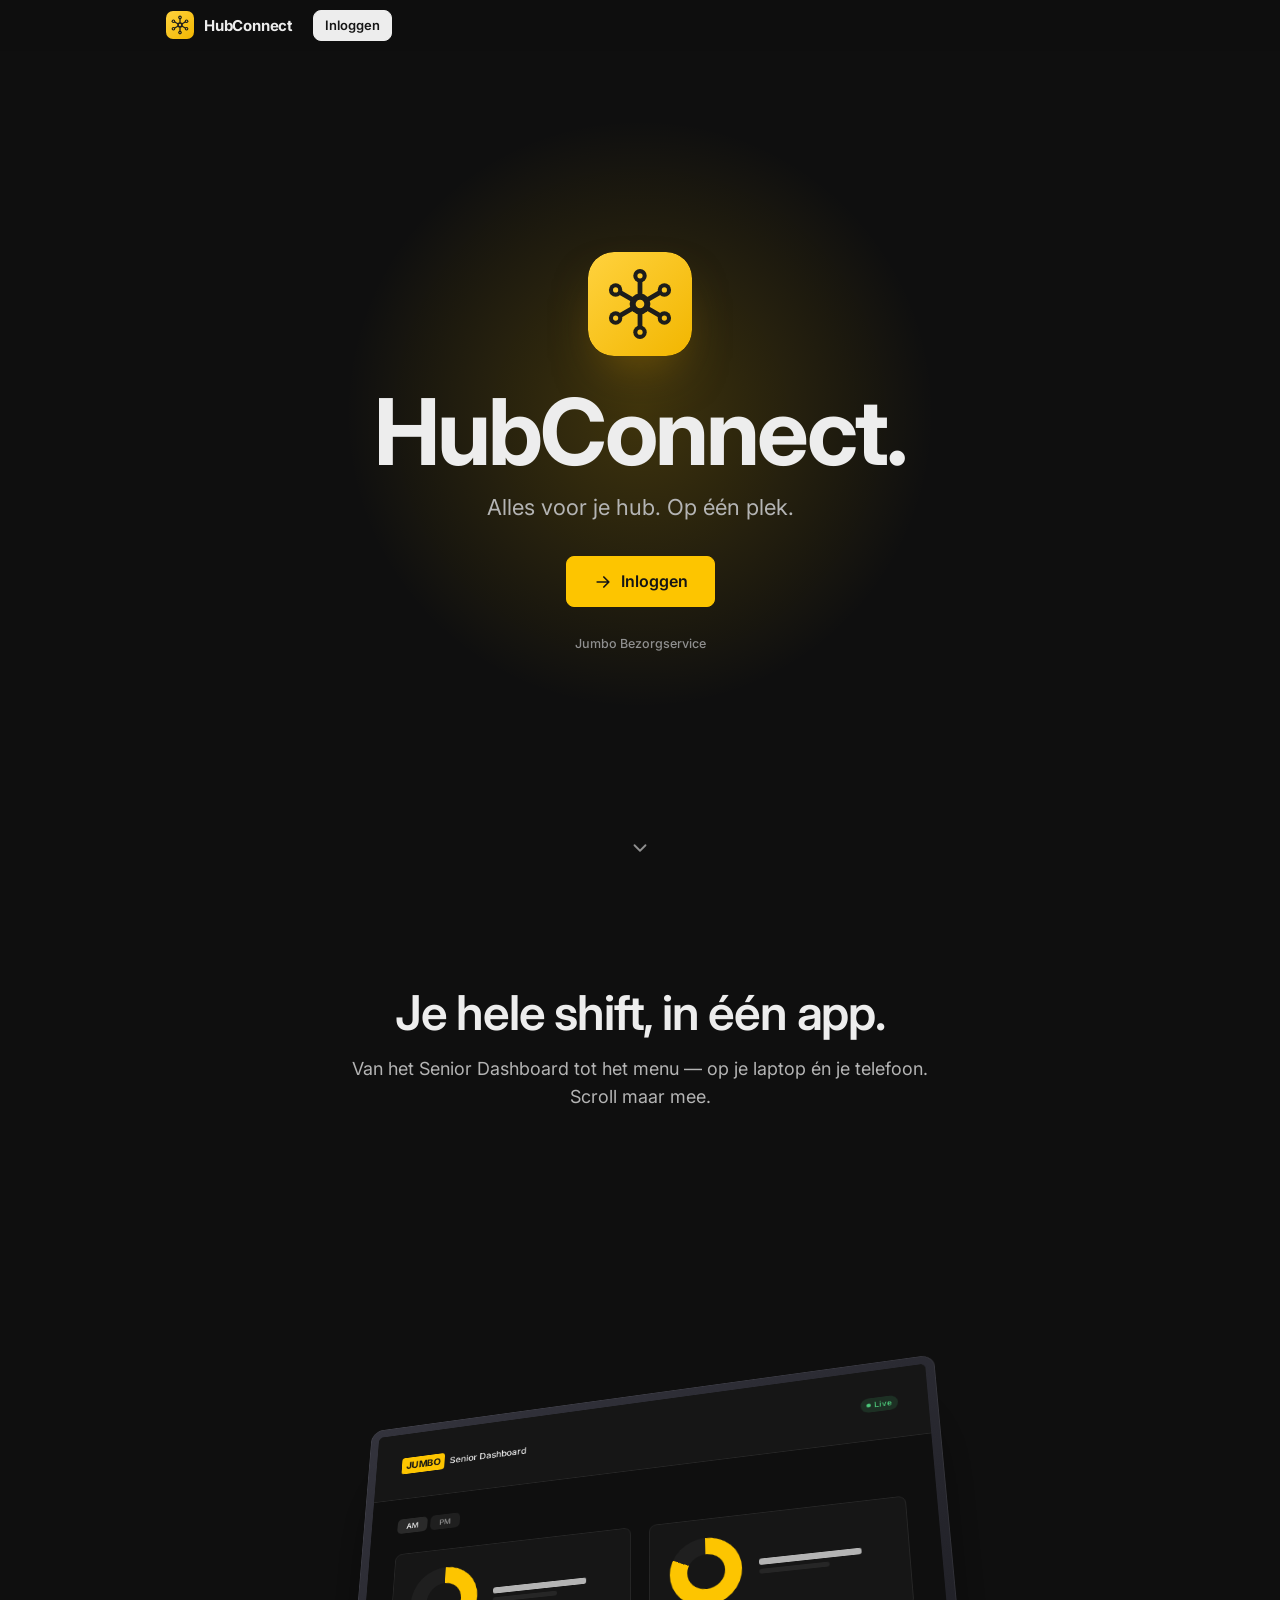
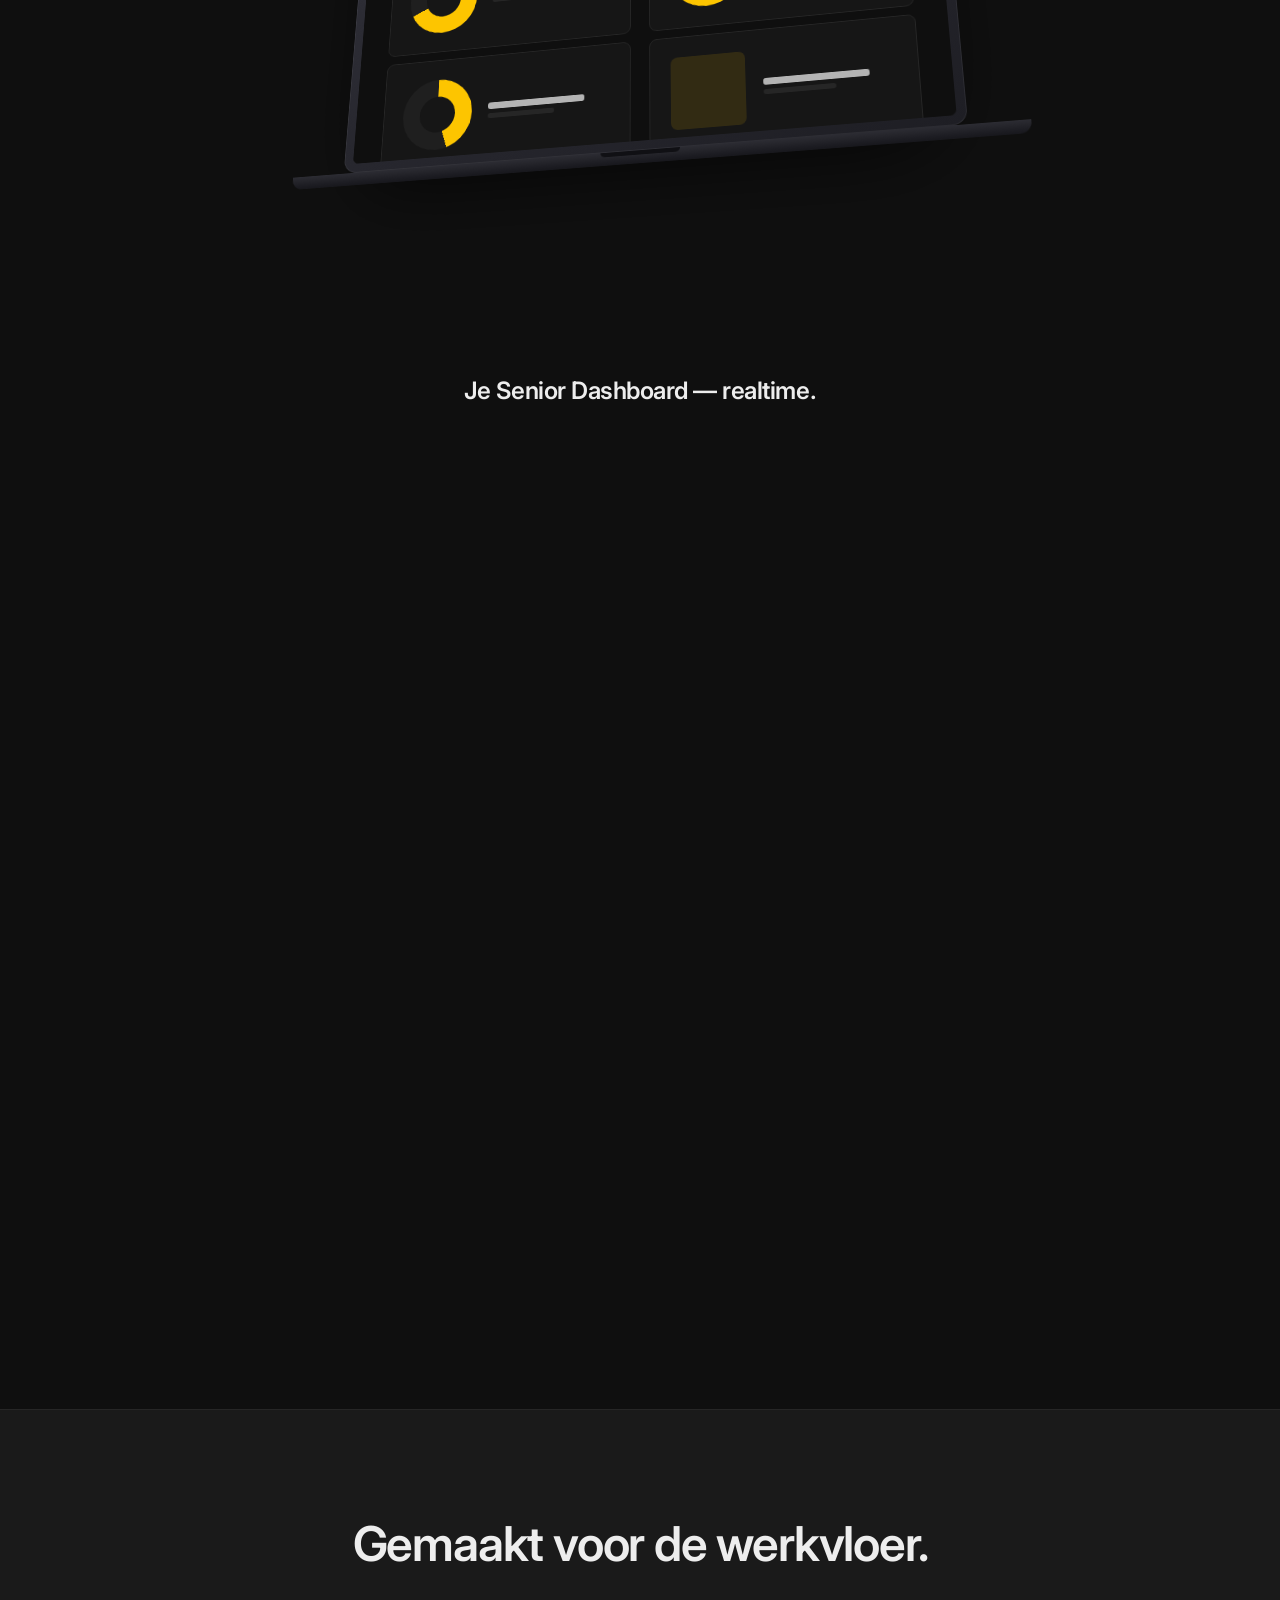
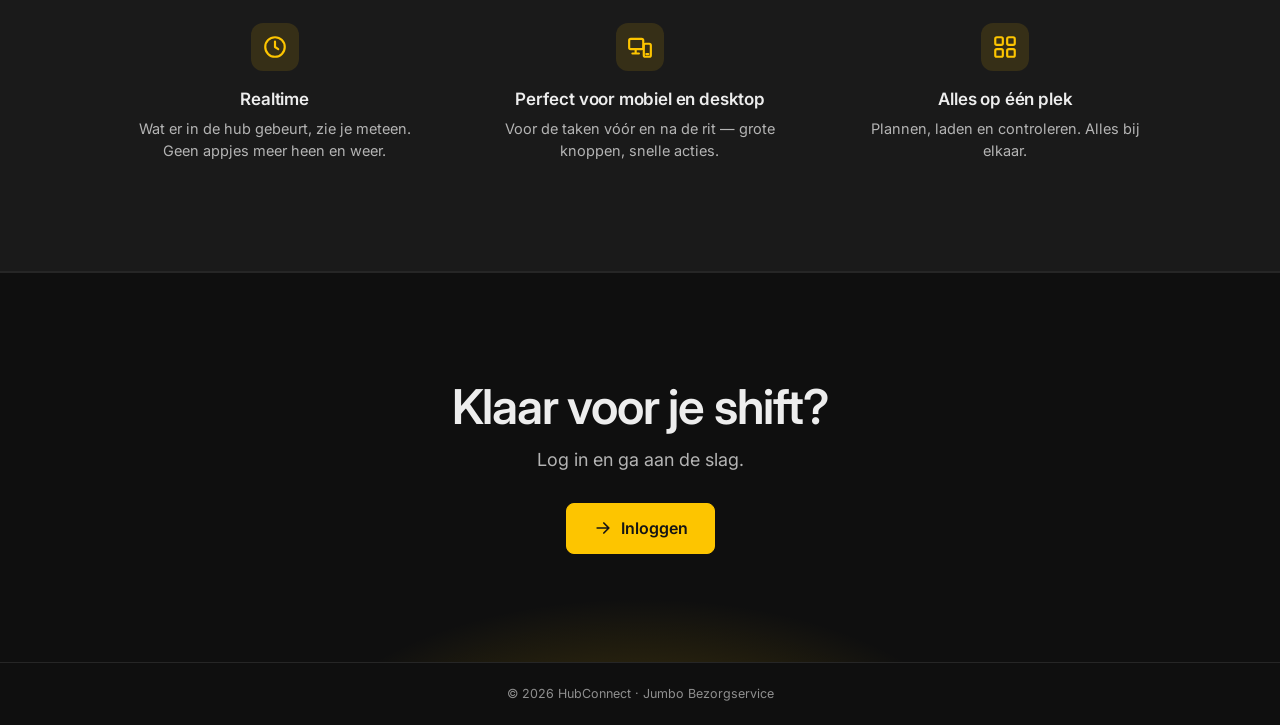
==== commit 29691d44: "v158: zakelijke restyle (geel alleen als accent, Inter) + RuilHub verborgen - Tokens licht/donker he" ====
--- a/web/index.html
+++ b/web/index.html
@@ -4,13 +4,13 @@
   <meta charset="UTF-8" />
   <meta name="viewport" content="width=device-width, initial-scale=1.0, maximum-scale=1.0, user-scalable=no, viewport-fit=cover" />
   <title>Hubconnect - Jumbo</title>
-  <link rel="icon" type="image/svg+xml" href="favicon.svg?v=155" />
-  <link rel="apple-touch-icon" href="favicon.svg?v=155" />
-  <meta name="theme-color" content="#febe10" />
+  <link rel="icon" type="image/svg+xml" href="favicon.svg?v=158" />
+  <link rel="apple-touch-icon" href="favicon.svg?v=158" />
+  <meta name="theme-color" content="#0f0f0f" />
   <link rel="preconnect" href="https://fonts.googleapis.com" />
   <link rel="preconnect" href="https://fonts.gstatic.com" crossorigin />
-  <link href="https://fonts.googleapis.com/css2?family=Nunito+Sans:ital,opsz,wght@0,6..12,400;0,6..12,600;0,6..12,700;0,6..12,800;0,6..12,900&display=swap" rel="stylesheet" />
-  <link rel="stylesheet" href="styles.css?v=155" />
+  <link href="https://fonts.googleapis.com/css2?family=Inter:wght@400;500;600;700&display=swap" rel="stylesheet" />
+  <link rel="stylesheet" href="styles.css?v=158" />
 </head>
 <body>
   <div id="app"></div>
@@ -20,7 +20,7 @@
   <!-- Toast host -->
   <div id="toast-root"></div>
 
-  <script src="js/store.js?v=155"></script>
-  <script src="js/ui.js?v=155"></script>
+  <script src="js/store.js?v=158"></script>
+  <script src="js/ui.js?v=158"></script>
 </body>
 </html>
--- a/web/styles.css
+++ b/web/styles.css
@@ -1,35 +1,45 @@
-/* ===== Jumbo Ruilprogramma — huisstijl ===== */
+/* ===== HubConnect — huisstijl =====
+   Kleurstrategie: ingetogen. Neutrale grijzen dragen de UI; Jumbo-geel is
+   uitsluitend accent (primaire actie, actieve tab, voortgang, iconen).
+   Status (groen/rood/oranje/blauw) alleen voor betekenis, nooit decoratie.
+   Donker is het standaardthema (tokens onderaan); dit zijn de lichte waarden. */
 :root {
-  --jumbo-yellow: #fdc500;        /* primair geel */
+  --jumbo-yellow: #fdc500;        /* accent */
   --jumbo-yellow-dark: #e6b200;
-  --jumbo-yellow-soft: #fff4cc;
-  --ink: #1d1d1b;                 /* bijna-zwart */
-  --ink-soft: #4a4a48;
-  --muted: #7b7b78;
-  --line: #e7e7e3;
-  --bg: #f4f4f1;
+  --jumbo-yellow-soft: rgba(253,197,0,.14);
+  --accent: #c49600;              /* geel voor iconen/tekst op licht (dieper dan de knopkleur) */
+  --ink: #171717;                 /* primaire tekst */
+  --ink-soft: #4d4d4d;
+  --muted: #6b6b6b;               /* ≥4.5:1 op wit en op --surface */
+  --line: #e4e4e4;
+  --line-strong: #cfcfcf;         /* nadruk-rand (hover, focus-omtrek) */
+  --bg: #f4f4f4;
   --card: #ffffff;
-  --surface-2: #ecebe5;           /* subtiel bedieningsvlak (knop/seg/chip/badge) */
-  --surface-3: #f6f5f1;           /* zeer lichte tint (rij-hover, locked-note) */
-  --input-bg: #ffffff;            /* invoervelden */
-  --track: #cfcdc6;               /* toggle-baan */
-  --ink-fixed: #1d1d1b;           /* blijft-donker vlak (avatar, btn-dark, toast, role-badge) */
-  --overlay: rgba(20,20,18,.5);   /* modal-scrim */
-  --green: #2e8b57;
-  --green-soft: #e4f3ea;
-  --green-bright: #16a34a;
-  --red: #c0392b;
-  --red-soft: #fbe7e4;
-  --red-bright: #e11d2b;
-  --orange: #d97706;
-  --orange-soft: #fdecd2;
+  --surface-2: #f0f0f0;           /* bedieningsvlak (knop/seg/chip/badge) */
+  --surface-3: #f7f7f7;           /* rij-hover, zachte blokken */
+  --input-bg: #ffffff;
+  --track: #cfcfcf;
+  --ink-fixed: #141414;           /* tekst op vast geel; donkere vlakken */
+  --overlay: rgba(0,0,0,.45);
+  --green: #146b39;
+  --green-soft: rgba(20,107,57,.12);
+  --green-bright: #146b39;
+  --red: #c62828;
+  --red-soft: rgba(198,40,40,.10);
+  --red-bright: #c62828;
+  --orange: #8a5200;
+  --orange-soft: rgba(138,82,0,.12);
   --blue: #2f6db0;
-  --blue-soft: #e6f0fa;
-  --radius: 14px;
-  --radius-sm: 9px;
-  --shadow: 0 1px 3px rgba(0,0,0,.06), 0 6px 18px rgba(0,0,0,.05);
-  --shadow-lg: 0 10px 40px rgba(0,0,0,.18);
-  --font: "Nunito Sans", system-ui, -apple-system, "Segoe UI", Roboto, sans-serif;
+  --blue-soft: rgba(47,109,176,.12);
+  --purple: #6d4fb3;
+  --purple-soft: rgba(109,79,179,.12);
+  --seg-active: #ffffff;          /* actieve knop in een segment */
+  --surface-hover: #e6e6e6;       /* hover op een neutraal bedieningsvlak */
+  --radius: 10px;
+  --radius-sm: 8px;
+  --shadow: 0 1px 2px rgba(0,0,0,.05);
+  --shadow-lg: 0 12px 32px rgba(0,0,0,.14);
+  --font: "Inter", system-ui, -apple-system, "Segoe UI", Roboto, sans-serif;
 }
 
 * { box-sizing: border-box; }
@@ -43,6 +53,7 @@
   background: var(--bg);
   -webkit-font-smoothing: antialiased;
   line-height: 1.45;
+  font-size: 14px;
   touch-action: manipulation; /* geen dubbeltik-zoom (CSS-kant; JS-guard in ui.js voor iOS) */
 }
 /* Voorkom auto-inzoomen bij focus op mobiel (iOS zoomt bij invoervelden < 16px) */
@@ -52,12 +63,12 @@
 /* Wachtwoordeisen-checklist: groen vinkje bij voldaan, rood kruisje zolang niet */
 .pw-reqs { list-style: none; margin: 8px 0 0; padding: 0; display: flex; flex-direction: column; gap: 4px; }
 .pw-reqs:empty { display: none; }
-.pw-reqs li { display: flex; align-items: center; gap: 7px; font-size: 12.5px; font-weight: 700; }
+.pw-reqs li { display: flex; align-items: center; gap: 7px; font-size: 12.5px; font-weight: 400; }
 .pw-reqs li .icon { flex: 0 0 auto; width: 15px; height: 15px; stroke-width: 3; }
 .pw-reqs li.ok { color: var(--green-bright); }
 .pw-reqs li.bad { color: var(--muted); }
 .pw-wrap input { width: 100%; padding-right: 42px; }
-.pw-eye { position: absolute; right: 4px; top: 50%; transform: translateY(-50%); background: none; border: 0; padding: 7px; color: var(--muted); cursor: pointer; display: inline-flex; border-radius: 8px; }
+.pw-eye { position: absolute; right: 4px; top: 50%; transform: translateY(-50%); background: none; border: 0; padding: 7px; color: var(--muted); cursor: pointer; display: inline-flex; border-radius: 6px; }
 .pw-eye.on, .pw-eye:hover { color: var(--ink); }
 a { color: var(--blue); }
 button { font-family: inherit; }
@@ -70,60 +81,67 @@
 /* ===== Buttons ===== */
 .btn {
   display: inline-flex; align-items: center; gap: 8px;
-  border: 1px solid transparent; border-radius: 999px;
-  padding: 10px 18px; font-size: 14px; font-weight: 800;
+  border: 1px solid var(--line); border-radius: var(--radius-sm);
+  padding: 8px 14px; font-size: 13.5px; font-weight: 500; line-height: 1.3;
   cursor: pointer; transition: .15s; white-space: nowrap;
   background: var(--surface-2); color: var(--ink);
 }
 .btn { text-decoration: none; }
-.btn:hover { filter: brightness(.97); }
+.btn:hover { background: var(--surface-hover); }
 .btn:active { transform: translateY(1px); }
 .btn:disabled { opacity: .5; cursor: not-allowed; }
 /* Op vast geel hoort de tekst altijd donker: --ink-fixed, niet --ink (die wordt licht in dark mode). */
-.btn-primary { background: var(--jumbo-yellow); color: var(--ink-fixed); }
-.btn-primary:hover { background: var(--jumbo-yellow-dark); filter: none; }
-.btn-dark { background: var(--ink-fixed); color: #fff; }
+.btn-primary { background: var(--jumbo-yellow); border-color: var(--jumbo-yellow); color: var(--ink-fixed); font-weight: 600; }
+.btn-primary:hover { background: var(--jumbo-yellow-dark); border-color: var(--jumbo-yellow-dark); }
+/* "Donkere" knop = inverse van het thema: wit op zwart in dark, zwart op wit in licht. */
+.btn-dark { background: var(--ink); border-color: var(--ink); color: var(--card); font-weight: 600; }
+.btn-dark:hover { background: var(--ink-soft); border-color: var(--ink-soft); }
 .btn-ghost { background: transparent; border-color: var(--line); }
-.btn-green { background: var(--green); color: #fff; }
-.btn-red { background: var(--red); color: #fff; }
-.btn-sm { padding: 7px 13px; font-size: 13px; }
+.btn-ghost:hover { background: var(--surface-2); }
+.btn-green { background: var(--green); border-color: var(--green); color: #fff; }
+.btn-green:hover { background: var(--green); filter: brightness(.92); }
+.btn-red { background: var(--red); border-color: var(--red); color: #fff; }
+.btn-red:hover { background: var(--red); filter: brightness(.92); }
+.btn-sm { padding: 6px 11px; font-size: 13px; }
 .btn-block { width: 100%; justify-content: center; }
-.btn-icon { padding: 9px; border-radius: 10px; }
-.btn-outline { background: var(--card); border: 1.5px solid var(--ink); color: var(--ink); }
-.btn-outline:hover { background: var(--ink-fixed); color: #fff; }
+.btn-icon { padding: 8px; }
+.btn-outline { background: transparent; border-color: var(--line-strong); color: var(--ink); }
+.btn-outline:hover { background: var(--surface-2); }
+[data-theme="dark"] .btn-green { color: var(--ink-fixed); }
+/* destructieve knop in dark: omlijnd i.p.v. een felle rode vlek */
+[data-theme="dark"] .btn-red { background: var(--red-soft); border-color: var(--red); color: var(--red); }
+[data-theme="dark"] .btn-red:hover { background: var(--red); color: var(--ink-fixed); filter: none; }
 
 /* ===== Auth ===== */
 .auth-wrap {
   min-height: 100vh; min-height: 100svh; display: grid; place-items: center; padding: 24px;
-  background:
-    radial-gradient(1200px 500px at 50% -10%, var(--jumbo-yellow-soft), transparent 60%),
-    var(--bg);
+  background: var(--bg);
 }
 .auth-col { width: 100%; max-width: 430px; display: flex; flex-direction: column; align-items: stretch; gap: 16px; }
 .auth-card {
   position: relative;
-  width: 100%; background: var(--card);
-  border-radius: 20px; box-shadow: var(--shadow-lg); overflow: hidden;
-}
-.auth-head { background: var(--jumbo-yellow); padding: 26px 28px 22px; }
-.auth-head h1 { margin: 12px 0 2px; font-size: 22px; font-weight: 900; }
-.auth-head p { margin: 0; font-size: 14px; color: var(--ink-soft); font-weight: 600; }
+  width: 100%; background: var(--card); border: 1px solid var(--line);
+  border-radius: 12px; box-shadow: var(--shadow-lg); overflow: hidden;
+}
+.auth-head { background: var(--card); padding: 28px 28px 6px; }
+.auth-head h1 { margin: 12px 0 2px; font-size: 20px; font-weight: 600; letter-spacing: -.01em; }
+.auth-head p { margin: 0; font-size: 13.5px; color: var(--muted); font-weight: 400; }
 /* padding i.p.v. marge, zodat de losgemaakte "ghost"-kopie exact even hoog staat */
 .auth-title { padding-top: 12px; }
 .auth-title h1 { margin-top: 0; }
 .auth-body { position: relative; padding: 24px 28px 26px; }
-.auth-tabs { position: relative; display: flex; gap: 6px; background: var(--surface-2); padding: 4px; border-radius: 12px; margin-bottom: 20px; }
+.auth-tabs { position: relative; display: flex; gap: 6px; background: var(--surface-2); border: 1px solid var(--line); padding: 3px; border-radius: 8px; margin-bottom: 20px; }
 .auth-tabs button {
   position: relative; z-index: 1;
-  flex: 1; border: 0; background: transparent; padding: 9px; border-radius: 9px;
-  font-weight: 800; font-size: 14px; color: var(--muted); cursor: pointer;
+  flex: 1; border: 0; background: transparent; padding: 8px; border-radius: 6px;
+  font-weight: 500; font-size: 13.5px; color: var(--muted); cursor: pointer;
   transition: color .18s var(--ease);
 }
 .auth-tabs button.active { color: var(--ink); }
 /* meeschuivende pill achter het actieve tabblad */
 .auth-pill {
-  position: absolute; top: 4px; bottom: 4px; left: 4px; width: calc(50% - 7px);
-  border-radius: 9px; background: var(--card); box-shadow: var(--shadow);
+  position: absolute; top: 3px; bottom: 3px; left: 3px; width: calc(50% - 6px);
+  border-radius: 6px; background: var(--seg-active); box-shadow: var(--shadow);
   transition: transform .42s var(--ease);
 }
 .auth-tabs[data-authactive="register"] .auth-pill { transform: translateX(calc(100% + 6px)); }
@@ -157,74 +175,75 @@
   position: absolute; z-index: 2; pointer-events: none;
   transition: opacity .2s linear, transform .34s var(--ease), filter .28s var(--ease);
 }
-.auth-head > .auth-ghost { background: var(--jumbo-yellow); }
+.auth-head > .auth-ghost { background: var(--card); }
 .auth-body > .auth-ghost { background: var(--card); }
 .auth-ghost.auth-ghost-out { opacity: 0; filter: blur(5px); transform: translateX(calc(var(--adir, 1) * -34px)); }
 .auth-head > .auth-ghost.auth-ghost-out { transform: translateX(calc(var(--adir, 1) * -18px)); }
 
 .field { margin-bottom: 14px; }
-.field label { display: block; font-size: 13px; font-weight: 800; margin-bottom: 6px; color: var(--ink-soft); }
+.field label { display: block; font-size: 12.5px; font-weight: 500; margin-bottom: 6px; color: var(--ink-soft); }
 .field input, .field select, .field textarea {
-  width: 100%; padding: 11px 13px; border: 1px solid var(--line);
-  border-radius: 10px; font-size: 15px; font-family: inherit; background: var(--card); color: var(--ink);
-}
+  width: 100%; padding: 10px 12px; border: 1px solid var(--line);
+  border-radius: var(--radius-sm); font-size: 15px; font-family: inherit; background: var(--input-bg); color: var(--ink);
+}
+.field input::placeholder, .search input::placeholder, textarea::placeholder { color: var(--muted); }
 .field input:focus, .field select:focus, .field textarea:focus {
   outline: none; border-color: var(--jumbo-yellow-dark); box-shadow: 0 0 0 3px var(--jumbo-yellow-soft);
 }
 .field .hint { font-size: 12px; color: var(--muted); margin-top: 5px; }
 .row2 { display: grid; grid-template-columns: 1fr 1fr; gap: 12px; }
 
-.alert { padding: 11px 14px; border-radius: 10px; font-size: 13px; font-weight: 700; margin-bottom: 14px; animation: alertIn .18s var(--ease); }
+.alert { padding: 10px 14px; border-radius: var(--radius-sm); font-size: 13px; font-weight: 500; margin-bottom: 14px; animation: alertIn .18s var(--ease); }
 @keyframes alertIn { from { opacity: 0; transform: translateY(-4px); } }
 .alert-error { background: var(--red-soft); color: var(--red); }
 .alert-info { background: var(--blue-soft); color: var(--blue); }
 .alert-warn { background: var(--orange-soft); color: var(--orange); display: flex; align-items: center; gap: 8px; }
 /* lijst met open punten in de afrond-waarschuwing */
-.afrond-open { margin: 0; padding-left: 20px; font-size: 13.5px; font-weight: 700; color: var(--ink); line-height: 1.7; }
+.afrond-open { margin: 0; padding-left: 20px; font-size: 13.5px; font-weight: 400; color: var(--ink); line-height: 1.7; }
 
 .demo-box { margin-top: 18px; border: 1px dashed var(--line); border-radius: 12px; overflow: hidden; }
-.demo-box summary { cursor: pointer; padding: 11px 14px; font-weight: 800; font-size: 13px; color: var(--ink-soft); list-style: none; display: flex; align-items: center; gap: 8px; }
+.demo-box summary { cursor: pointer; padding: 11px 14px; font-weight: 600; font-size: 13px; color: var(--ink-soft); list-style: none; display: flex; align-items: center; gap: 8px; }
 .demo-box summary::-webkit-details-marker { display: none; }
 .demo-list { padding: 0 14px 14px; font-size: 12.5px; }
 .demo-list .demo-row { display: flex; justify-content: space-between; gap: 8px; padding: 6px 0; border-top: 1px solid var(--line); }
 .demo-list .demo-row code { background: var(--surface-2); padding: 1px 6px; border-radius: 6px; font-size: 12px; }
 
 /* ===== App shell ===== */
+/* Rustige, donkere balk: merk links, gebruiker rechts. Geel alleen in het logo. */
 .app-header {
   position: sticky; top: 0; z-index: 30;
-  background: var(--jumbo-yellow);
-  border-bottom: 1px solid var(--jumbo-yellow-dark);
-}
-.app-header-inner { max-width: 1100px; margin: 0 auto; padding: 10px 18px; display: flex; align-items: center; gap: 14px; }
-.brand { display: flex; align-items: center; gap: 10px; }
+  background: var(--card);
+  border-bottom: 1px solid var(--line);
+}
+.app-header-inner { height: 56px; padding: 0 18px; display: flex; align-items: center; gap: 14px; }
+.brand { display: flex; align-items: center; gap: 12px; min-width: 0; }
 .brand[data-home] { cursor: pointer; }
-.brand .app-name { font-weight: 900; font-size: 16px; line-height: 1; }
-.brand .app-sub { font-size: 11px; font-weight: 700; color: var(--ink-soft); }
+.brand .app-name { font-weight: 600; font-size: 14.5px; line-height: 1.15; letter-spacing: -.01em; }
+.brand .app-sub { font-size: 11.5px; font-weight: 400; color: var(--muted); line-height: 1.2; margin-top: 1px; }
+.brand .logo-mark { height: 24px !important; }
 .header-spacer { flex: 1; }
-.user-chip { display: flex; align-items: center; gap: 10px; background: rgba(255,255,255,.55); border-radius: 999px; padding: 5px 6px 5px 13px; }
-/* Uitlogknop rond maken zodat hij binnen de volledig-ronde pill valt (vierkante hoeken staken buiten de rand). */
-.user-chip .btn-icon { width: 36px; height: 36px; padding: 0; border-radius: 50%; display: grid; place-items: center; }
-.user-chip .u-name { font-weight: 800; font-size: 13px; line-height: 1.1; }
-.user-chip .u-meta { font-size: 11px; color: var(--ink-soft); font-weight: 700; }
-.avatar { width: 34px; height: 34px; border-radius: 50%; background: var(--ink-fixed); color: var(--jumbo-yellow); display: grid; place-items: center; font-weight: 900; font-size: 13px; }
+.user-chip { display: flex; align-items: center; gap: 12px; }
+.user-chip .btn-icon { width: 34px; height: 34px; padding: 0; display: grid; place-items: center; }
+.user-chip .u-name { font-weight: 500; font-size: 13px; line-height: 1.15; }
+.user-chip .u-meta { font-size: 11.5px; color: var(--muted); font-weight: 400; }
+.avatar { width: 32px; height: 32px; border-radius: 50%; background: var(--surface-2); border: 1px solid var(--line); color: var(--ink); display: grid; place-items: center; font-weight: 600; font-size: 12px; }
 
 /* Logo */
 .logo-mark { height: 34px; width: auto; display: block; }
-/* Logo op de gele auth-kop: op een wit plaatje (zelfde als de header-badge), anders valt geel-op-geel weg */
-.auth-head .logo-mark { box-sizing: border-box; height: 46px !important; padding: 7px 13px; background: #fff; border-radius: 12px; box-shadow: 0 1px 3px rgba(0,0,0,.14); }
+.auth-head .logo-mark { height: 30px !important; }
 
 /* Nav */
-.app-nav { background: var(--card); border-bottom: 1px solid var(--line); position: sticky; top: 55px; z-index: 20; }
-.app-nav-inner { max-width: 1100px; margin: 0 auto; padding: 0 10px; display: flex; gap: 2px; overflow-x: auto; }
+.app-nav { background: var(--card); border-bottom: 1px solid var(--line); position: sticky; top: 56px; z-index: 20; }
+.app-nav-inner { padding: 0 10px; display: flex; gap: 2px; overflow-x: auto; }
 .nav-btn {
-  border: 0; background: transparent; padding: 14px 14px; font-size: 14px; font-weight: 800;
-  color: var(--muted); cursor: pointer; border-bottom: 3px solid transparent; display: flex; align-items: center; gap: 8px; white-space: nowrap;
+  border: 0; background: transparent; padding: 12px 12px; font-size: 13.5px; font-weight: 500;
+  color: var(--muted); cursor: pointer; border-bottom: 2px solid transparent; display: flex; align-items: center; gap: 8px; white-space: nowrap;
 }
 .nav-btn:hover { color: var(--ink); }
 .nav-btn.active { color: var(--ink); border-bottom-color: var(--jumbo-yellow); }
-.nav-btn .badge-count { background: var(--red); color: #fff; font-size: 11px; font-weight: 800; border-radius: 999px; padding: 1px 7px; }
-
-main { max-width: 1100px; margin: 0 auto; padding: 22px 18px 80px; }
+.nav-btn .badge-count { background: var(--red); color: #fff; font-size: 11px; font-weight: 600; border-radius: 999px; padding: 1px 7px; }
+
+main { padding: 22px 18px 80px; }
 
 /* Zachte overgang bij het wisselen van tabblad — alleen op de inhoud die verandert,
    niet op de header/nav (die blijven staan). Wordt via JS alleen toegevoegd wanneer
@@ -235,28 +254,28 @@
 
 /* Page header */
 .page-head { display: flex; align-items: center; gap: 14px; margin-bottom: 18px; flex-wrap: wrap; }
-.page-head h2 { margin: 0; font-size: 22px; font-weight: 900; }
-.page-head p { margin: 2px 0 0; color: var(--muted); font-size: 14px; font-weight: 600; }
+.page-head h2 { margin: 0; font-size: 20px; font-weight: 600; letter-spacing: -.01em; }
+.page-head p { margin: 3px 0 0; color: var(--muted); font-size: 13.5px; font-weight: 400; }
 .page-head .grow { flex: 1; }
 
 /* Filters */
 .toolbar { display: flex; gap: 10px; flex-wrap: wrap; margin-bottom: 18px; align-items: center; }
-.seg { display: inline-flex; background: var(--surface-2); border-radius: 10px; padding: 3px; }
-.seg button { border: 0; background: transparent; padding: 7px 14px; border-radius: 8px; font-weight: 800; font-size: 13px; color: var(--muted); cursor: pointer; }
-.seg button.active { background: var(--card); color: var(--ink); box-shadow: var(--shadow); }
+.seg { display: inline-flex; background: var(--surface-2); border: 1px solid var(--line); border-radius: var(--radius-sm); padding: 3px; }
+.seg button { border: 0; background: transparent; padding: 6px 12px; border-radius: 6px; font-weight: 500; font-size: 13px; color: var(--muted); cursor: pointer; font-family: inherit; }
+.seg button:hover { color: var(--ink); }
+.seg button.active { background: var(--seg-active); color: var(--ink); }
 .seg button.am-btn, .seg button.pm-btn { transition: background .25s ease, color .25s ease; }
-.seg button.am-btn.active { background: var(--orange-soft); color: var(--orange); }
-.seg button.pm-btn.active { background: var(--blue-soft); color: var(--blue); }
-/* zonnetje wordt "zonniger", maantje wordt "gevuld" bij het wisselen */
-.seg button.am-btn.active svg { fill: var(--orange); animation: amSlide .35s ease; }
-.seg button.pm-btn.active svg { fill: var(--blue); animation: pmSlide .35s ease; }
+/* actieve AM/PM: alleen het icoontje kleurt geel (accent), de knop zelf blijft neutraal */
+.seg button.am-btn.active svg { fill: var(--accent); color: var(--accent); animation: amSlide .35s ease; }
+.seg button.pm-btn.active svg { fill: var(--accent); color: var(--accent); animation: pmSlide .35s ease; }
 @keyframes amSlide { from { transform: translateX(-8px) scale(.7); opacity: .3; } to { transform: none; opacity: 1; } }
 @keyframes pmSlide { from { transform: translateX(8px) scale(.7); opacity: .3; } to { transform: none; opacity: 1; } }
 .kz-subtabs { display: flex; align-items: center; gap: 10px; margin-bottom: 16px; flex-wrap: wrap; }
-.kz-subtabs-lbl { font-weight: 800; color: var(--ink-soft); font-size: 13.5px; }
+.kz-subtabs-lbl { font-weight: 500; color: var(--ink-soft); font-size: 13.5px; }
 .seg-sub { background: var(--surface-2); }
-.search { display: flex; align-items: center; gap: 8px; background: var(--card); border: 1px solid var(--line); border-radius: 10px; padding: 0 12px; }
-.search input { border: 0; padding: 9px 0; font-size: 14px; outline: none; min-width: 160px; font-family: inherit; }
+.search { display: flex; align-items: center; gap: 8px; background: var(--input-bg); border: 1px solid var(--line); border-radius: var(--radius-sm); padding: 0 12px; color: var(--muted); }
+.search:focus-within { border-color: var(--line-strong); }
+.search input { border: 0; padding: 8px 0; font-size: 14px; outline: none; min-width: 160px; font-family: inherit; background: transparent; color: var(--ink); }
 
 /* ===== Cards / grid ===== */
 .grid { display: grid; gap: 14px; grid-template-columns: repeat(auto-fill, minmax(300px, 1fr)); }
@@ -268,73 +287,73 @@
 .card { overflow: hidden; }
 /* Categorie-/statuscodering zonder side-stripe: volle rand volgt de afronding
    (kleur ook via ribbon + badges — dit is de subtiele extra hint). */
-.card.accent-n2 { border-color: #bfe0cc; }
-.card.accent-diesel { border-color: #cdccc4; }
+.card.accent-n2 { border-color: var(--line); }
+.card.accent-diesel { border-color: var(--line); }
 .card.pending { border-color: var(--orange); box-shadow: var(--shadow), inset 0 0 0 1px var(--orange); }
 /* type-lint bovenin de kaart */
-.card-ribbon { display: flex; align-items: center; gap: 6px; font-weight: 800; font-size: 11.5px; letter-spacing: .04em; text-transform: uppercase; padding: 7px 14px; margin: -16px -16px 0; }
+.card-ribbon { display: flex; align-items: center; gap: 6px; font-weight: 600; font-size: 11.5px; letter-spacing: .04em; text-transform: uppercase; padding: 7px 14px; margin: -16px -16px 0; }
 .card-ribbon .icon { width: 14px; height: 14px; }
 .rib-shift { background: var(--blue-soft); color: var(--blue); }
-.rib-callout { background: #efe7fb; color: #7c4dbc; }
+.rib-callout { background: var(--purple-soft); color: var(--purple); }
 .rib-backup { background: var(--orange-soft); color: var(--orange); }
 
 .card-top { display: flex; align-items: flex-start; gap: 12px; }
 .card-top .avatar { width: 40px; height: 40px; font-size: 15px; }
 .card-top .who { line-height: 1.2; }
-.card-top .who .nm { font-weight: 900; font-size: 15px; }
-.card-top .who .rl { font-size: 12px; color: var(--muted); font-weight: 700; }
+.card-top .who .nm { font-weight: 600; font-size: 15px; }
+.card-top .who .rl { font-size: 12px; color: var(--muted); font-weight: 500; }
 
 .card-rows { display: flex; flex-direction: column; gap: 7px; }
-.crow { display: flex; align-items: center; gap: 9px; font-size: 14px; font-weight: 700; color: var(--ink-soft); }
+.crow { display: flex; align-items: center; gap: 9px; font-size: 14px; font-weight: 400; color: var(--ink-soft); }
 .crow .icon { color: var(--muted); }
-.crow strong { color: var(--ink); font-weight: 800; }
+.crow strong { color: var(--ink); font-weight: 500; }
 
 .badges { display: flex; flex-wrap: wrap; gap: 7px; }
 .badge {
-  display: inline-flex; align-items: center; gap: 5px; font-size: 12px; font-weight: 800;
-  padding: 4px 10px; border-radius: 999px; background: var(--surface-2); color: var(--ink-soft);
+  display: inline-flex; align-items: center; gap: 5px; font-size: 12px; font-weight: 500; line-height: 1.3;
+  padding: 3px 8px; border-radius: 6px; background: var(--surface-2); color: var(--ink-soft);
 }
 .badge .icon-sm { stroke-width: 2.4; }
 .badge.am { background: var(--orange-soft); color: var(--orange); }
 .badge.pm { background: var(--blue-soft); color: var(--blue); }
 .badge.n2 { background: var(--green-soft); color: var(--green); }
 .badge.diesel { background: var(--surface-2); color: var(--ink-soft); }
-.badge.task { background: var(--jumbo-yellow-soft); color: var(--jumbo-yellow-dark); }
+.badge.task { background: var(--surface-2); color: var(--ink-soft); border: 1px solid var(--line); }
 .badge.st-open { background: var(--green-soft); color: var(--green); }
 .badge.st-afwachting { background: var(--orange-soft); color: var(--orange); }
 .badge.st-goedgekeurd { background: var(--green-soft); color: var(--green); }
 .badge.st-afgekeurd { background: var(--red-soft); color: var(--red); }
 .badge.st-ingetrokken { background: var(--surface-2); color: var(--muted); }
-.badge.role { background: var(--ink-fixed); color: var(--jumbo-yellow); }
+.badge.role { background: var(--jumbo-yellow-soft); color: var(--ink); }
 
 .card-foot { display: flex; gap: 8px; margin-top: auto; padding-top: 4px; flex-wrap: wrap; }
 .card-foot .btn { flex: 1; }
 
-.locked-note { display: flex; align-items: center; gap: 8px; font-size: 12.5px; font-weight: 700; color: var(--muted); background: var(--surface-3); padding: 9px 12px; border-radius: 10px; }
+.locked-note { display: flex; align-items: center; gap: 8px; font-size: 12.5px; font-weight: 400; color: var(--muted); background: var(--surface-3); border: 1px solid var(--line); padding: 9px 12px; border-radius: var(--radius-sm); }
 .locked-note.warn { color: var(--red); background: var(--red-soft); }
 
 /* ===== Empty state ===== */
 .empty { text-align: center; padding: 60px 20px; color: var(--muted); }
-.empty .icon { width: 46px; height: 46px; margin: 0 auto 14px; stroke-width: 1.6; color: #c9c8c2; }
-.empty h3 { margin: 0 0 6px; color: var(--ink-soft); font-size: 17px; }
+.empty .icon { width: 40px; height: 40px; margin: 0 auto 14px; stroke-width: 1.5; color: var(--line-strong); }
+.empty h3 { margin: 0 0 6px; color: var(--ink); font-size: 15px; font-weight: 600; }
 .empty p { margin: 0; font-size: 14px; }
 
 /* ===== Tables ===== */
 .panel { background: var(--card); border: 1px solid var(--line); border-radius: var(--radius); box-shadow: var(--shadow); overflow: hidden; margin-bottom: 18px; }
 .panel-head { padding: 15px 18px; border-bottom: 1px solid var(--line); display: flex; align-items: center; gap: 10px; }
-.panel-head h3 { margin: 0; font-size: 16px; font-weight: 900; }
-.panel-head .icon { color: var(--jumbo-yellow-dark); }
+.panel-head h3 { margin: 0; font-size: 15px; font-weight: 600; }
+.panel-head .icon { color: var(--accent); }
 .panel-body { padding: 6px 0; }
 .table-scroll { overflow-x: auto; -webkit-overflow-scrolling: touch; }
 .table { width: 100%; border-collapse: collapse; font-size: 14px; }
-.table th { text-align: left; font-size: 12px; text-transform: uppercase; letter-spacing: .03em; color: var(--muted); padding: 10px 18px; border-bottom: 1px solid var(--line); font-weight: 800; }
-.table td { padding: 11px 18px; border-bottom: 1px solid var(--line); vertical-align: middle; }
+.table th { text-align: left; font-size: 11px; text-transform: uppercase; letter-spacing: .05em; color: var(--muted); padding: 10px 18px; border-bottom: 1px solid var(--line); font-weight: 500; background: var(--surface-3); }
+.table td { padding: 10px 18px; border-bottom: 1px solid var(--line); vertical-align: middle; }
 .table tr:last-child td { border-bottom: 0; }
 .table tr:hover td { background: var(--surface-3); }
-.table .num { font-variant-numeric: tabular-nums; font-weight: 800; }
-.cellname { font-weight: 800; }
-.cellsub { font-size: 12px; color: var(--muted); font-weight: 700; }
-.bus-opm { display: inline-flex; align-items: center; gap: 6px; margin-top: 6px; padding: 4px 9px; border-radius: 8px; background: #fff4d6; color: #8a5a00; font-size: 12px; font-weight: 800; }
+.table .num { font-variant-numeric: tabular-nums; font-weight: 500; }
+.cellname { font-weight: 500; }
+.cellsub { font-size: 12px; color: var(--muted); font-weight: 400; }
+.bus-opm { display: inline-flex; align-items: center; gap: 6px; margin-top: 6px; padding: 3px 8px; border-radius: 6px; background: var(--jumbo-yellow-soft); color: var(--ink-soft); font-size: 12px; font-weight: 500; }
 .bus-opm .icon-sm { flex: 0 0 auto; }
 
 /* Log timeline */
@@ -344,16 +363,16 @@
 .log-dot.ok { background: var(--green-soft); color: var(--green); }
 .log-dot.no { background: var(--red-soft); color: var(--red); }
 .log-body { flex: 1; min-width: 0; }
-.log-body .l-title { font-weight: 800; font-size: 14px; }
+.log-body .l-title { font-weight: 500; font-size: 14px; }
 .log-body .l-desc { font-size: 13px; color: var(--ink-soft); margin-top: 2px; }
-.log-body .l-meta { font-size: 12px; color: var(--muted); margin-top: 4px; font-weight: 700; }
+.log-body .l-meta { font-size: 12px; color: var(--muted); margin-top: 4px; font-weight: 400; }
 
 /* Stats cards */
 .stat-grid { display: grid; gap: 14px; grid-template-columns: repeat(auto-fill, minmax(220px, 1fr)); margin-bottom: 20px; }
 .stat-card { background: var(--card); border: 1px solid var(--line); border-radius: var(--radius); padding: 18px; box-shadow: var(--shadow); }
-.stat-card .s-ico { width: 40px; height: 40px; border-radius: 11px; display: grid; place-items: center; background: var(--jumbo-yellow-soft); color: var(--jumbo-yellow-dark); margin-bottom: 12px; }
-.stat-card .s-val { font-size: 30px; font-weight: 900; line-height: 1; }
-.stat-card .s-lab { font-size: 13px; color: var(--muted); font-weight: 700; margin-top: 5px; }
+.stat-card .s-ico { width: 36px; height: 36px; border-radius: 8px; display: grid; place-items: center; background: var(--jumbo-yellow-soft); color: var(--accent); margin-bottom: 12px; }
+.stat-card .s-val { font-size: 26px; font-weight: 600; line-height: 1; letter-spacing: -.02em; font-variant-numeric: tabular-nums; }
+.stat-card .s-lab { font-size: 12.5px; color: var(--muted); font-weight: 400; margin-top: 6px; }
 
 /* Beheer / chips */
 .chips { display: flex; flex-wrap: wrap; gap: 7px; }
@@ -361,15 +380,15 @@
 .td-taken { min-width: 220px; }
 .taken-cel { display: flex; align-items: flex-start; justify-content: space-between; gap: 12px; }
 /* links: lijstje met wat iemand heeft */
-.taken-lijst { list-style: none; margin: 0; padding: 0; display: flex; flex-direction: column; gap: 3px; font-size: 13px; font-weight: 700; color: var(--ink); line-height: 1.35; }
+.taken-lijst { list-style: none; margin: 0; padding: 0; display: flex; flex-direction: column; gap: 3px; font-size: 13px; font-weight: 400; color: var(--ink); line-height: 1.35; }
 .taken-lijst li { position: relative; padding-left: 12px; }
-.taken-lijst li::before { content: ""; position: absolute; left: 0; top: .55em; width: 5px; height: 5px; border-radius: 50%; background: var(--jumbo-yellow-dark); }
-.taken-lijst.leeg li { color: var(--muted); font-weight: 600; }
+.taken-lijst li::before { content: ""; position: absolute; left: 0; top: .55em; width: 5px; height: 5px; border-radius: 50%; background: var(--accent); }
+.taken-lijst.leeg li { color: var(--muted); font-weight: 400; }
 .taken-lijst.leeg li::before { background: var(--line); }
 /* rechts: potlood dat het keuzemenu opent; menu hangt rechts uitgelijnd onder het potlood */
 .task-pick { flex: 0 0 auto; position: relative; }
-.taken-edit { display: inline-flex; align-items: center; justify-content: center; width: 34px; height: 34px; border: 1px solid var(--line); background: var(--card); color: var(--ink-soft); cursor: pointer; }
-.taken-edit:hover, .task-pick.open .taken-edit { border-color: var(--jumbo-yellow); color: var(--ink); }
+.taken-edit { display: inline-flex; align-items: center; justify-content: center; width: 32px; height: 32px; border: 1px solid var(--line); border-radius: 6px; background: var(--card); color: var(--ink-soft); cursor: pointer; }
+.taken-edit:hover, .task-pick.open .taken-edit { border-color: var(--line-strong); background: var(--surface-2); color: var(--ink); }
 .task-pick .pick-menu { left: auto; right: 0; width: 220px; max-height: 300px; }
 .task-pick .pick-item { gap: 10px; }
 .chk-box.sm { width: 20px; height: 20px; border-radius: 6px; flex: 0 0 auto; cursor: inherit; }
@@ -380,29 +399,30 @@
 /* open taakmenu mag over de rand van het paneel/de tabel heen steken */
 .panel:has(.task-pick.open), .table-scroll:has(.task-pick.open) { overflow: visible; }
 .chip {
-  display: inline-flex; align-items: center; gap: 6px; font-size: 12.5px; font-weight: 800;
-  padding: 5px 11px; border-radius: 999px; background: var(--surface-2); color: var(--ink-soft);
+  display: inline-flex; align-items: center; gap: 6px; font-size: 12.5px; font-weight: 500;
+  padding: 4px 10px; border-radius: 6px; background: var(--surface-2); color: var(--ink-soft);
   border: 1px solid var(--line); cursor: pointer; user-select: none;
 }
-.chip.on { background: var(--jumbo-yellow); color: var(--ink-fixed); border-color: var(--jumbo-yellow-dark); }
+.chip:hover { border-color: var(--line-strong); color: var(--ink); }
+.chip.on { background: var(--jumbo-yellow); color: var(--ink-fixed); border-color: var(--jumbo-yellow); }
 .mist-chip { cursor: pointer; }
-.mist-chip.on { background: #fdecea; color: #c0392b; border-color: #e74c3c; }
+.mist-chip.on { background: var(--red-soft); color: var(--red); border-color: var(--red); }
 /* Buswassing: de -soft tokens houden zichzelf goed in licht én donker,
    dus geen vaste hexes hier (die vallen in dark mode uit de toon). */
 .was-chip.on { background: var(--blue-soft); color: var(--blue); border-color: var(--blue); }
 .badge.was { background: var(--blue-soft); color: var(--blue); }
 .was-status.on.was-ok { background: var(--green-soft); color: var(--green); border-color: var(--green); }
 .was-status.on.was-no { background: var(--red-soft); color: var(--red); border-color: var(--red); }
-.sc-sp-btn { background: var(--jumbo-yellow); color: var(--ink-fixed); border: 1px solid var(--jumbo-yellow-dark); font-weight: 800; white-space: nowrap; }
-.sc-sp-btn:hover { background: var(--jumbo-yellow-dark); }
+.sc-sp-btn { background: var(--surface-2); color: var(--ink); border: 1px solid var(--line); font-weight: 500; white-space: nowrap; }
+.sc-sp-btn:hover { background: var(--surface-hover); }
 .sc-sp-btn.done { background: var(--green-soft); color: var(--green); border-color: var(--green); }
 .sc-sp-btn.done:hover { background: var(--green-soft); }
 .sc-sp-btn.cap { background: var(--surface-2); color: var(--muted); border-color: var(--line); cursor: default; }
 .sc-sp-btn.cap:hover { background: var(--surface-2); }
-.sp-dash { font-weight: 900; margin-right: 4px; font-size: 15px; line-height: 1; }
-.sc-schade-btn { background: var(--surface-2); color: var(--ink-soft); border: 1px solid var(--line); font-weight: 800; white-space: nowrap; }
+.sp-dash { font-weight: 700; margin-right: 4px; font-size: 15px; line-height: 1; }
+.sc-schade-btn { background: var(--surface-2); color: var(--ink-soft); border: 1px solid var(--line); font-weight: 500; white-space: nowrap; }
 .sc-schade-btn:hover { background: var(--red-soft); color: var(--red); border-color: var(--red); }
-.sc-schade-btn.on { background: var(--red); color: #fff; border-color: var(--red); }
+.sc-schade-btn.on { background: var(--red-soft); color: var(--red); border-color: var(--red); }
 .sc-schade-btn.on:hover { background: var(--red); }
 .badge.dock.dock-check { cursor: pointer; gap: 8px; padding-right: 6px; transition: background .15s, color .15s; }
 .badge.dock.dock-check.ro { cursor: default; }
@@ -419,48 +439,49 @@
 .toggle { position: relative; display: inline-block; width: 46px; height: 26px; }
 .toggle input { display: none; }
 .toggle .track { position: absolute; inset: 0; background: var(--track); border-radius: 999px; transition: .15s; }
-.toggle .track::before { content: ""; position: absolute; width: 20px; height: 20px; left: 3px; top: 3px; background: var(--card); border-radius: 50%; transition: .15s; box-shadow: 0 1px 3px rgba(0,0,0,.25); }
-.toggle input:checked + .track { background: var(--green); }
+.toggle .track::before { content: ""; position: absolute; width: 20px; height: 20px; left: 3px; top: 3px; background: #fff; border-radius: 50%; transition: .15s; box-shadow: 0 1px 3px rgba(0,0,0,.25); }
+.toggle input:checked + .track { background: var(--jumbo-yellow); }
+.toggle input:checked + .track::before { background: var(--ink-fixed); }
 .toggle input:checked + .track::before { transform: translateX(20px); }
 
-.pill-select { padding: 7px 11px; border: 1px solid var(--line); border-radius: 9px; font-weight: 800; font-size: 13px; background: var(--card); font-family: inherit; }
+.pill-select { padding: 7px 11px; border: 1px solid var(--line); border-radius: var(--radius-sm); font-weight: 500; font-size: 13px; background: var(--input-bg); color: var(--ink); font-family: inherit; }
 
 /* ===== Modal ===== */
 .modal-overlay { position: fixed; inset: 0; height: 100svh; background: var(--overlay); display: grid; place-items: center; padding: 18px; z-index: 100; animation: fade .15s ease; }
 @keyframes fade { from { opacity: 0; } }
 .modal {
-  background: var(--card); border-radius: 18px; width: 100%; max-width: 480px; box-shadow: var(--shadow-lg);
+  background: var(--card); border: 1px solid var(--line); border-radius: 12px; width: 100%; max-width: 480px; box-shadow: var(--shadow-lg);
   max-height: 90vh; max-height: 90svh; display: flex; flex-direction: column; animation: pop .18s ease;
 }
 @keyframes pop { from { transform: translateY(12px) scale(.98); opacity: 0; } }
 .modal-head { padding: 18px 22px; border-bottom: 1px solid var(--line); display: flex; align-items: center; gap: 10px; }
-.modal-head h3 { margin: 0; font-size: 18px; font-weight: 900; }
-.modal-head .icon { color: var(--jumbo-yellow-dark); }
-.modal-head .close { margin-left: auto; background: var(--surface-2); border: 0; border-radius: 9px; padding: 7px; cursor: pointer; color: var(--ink-soft); }
+.modal-head h3 { margin: 0; font-size: 16px; font-weight: 600; }
+.modal-head .icon { color: var(--accent); }
+.modal-head .close { margin-left: auto; background: var(--surface-2); border: 1px solid var(--line); border-radius: 6px; padding: 6px; cursor: pointer; color: var(--ink-soft); }
+.modal-head .close:hover { background: var(--surface-hover); color: var(--ink); }
 .modal-body { padding: 20px 22px; overflow-y: auto; }
 .modal-foot { padding: 16px 22px; padding-bottom: calc(16px + env(safe-area-inset-bottom)); border-top: 1px solid var(--line); display: flex; gap: 10px; flex: 0 0 auto; }
 .modal-foot .btn { flex: 1; }
 
 .choice-grid { display: grid; grid-template-columns: 1fr 1fr; gap: 10px; }
 .choice {
-  border: 1.5px solid var(--line); border-radius: 12px; padding: 14px; cursor: pointer; text-align: center;
-  font-weight: 800; transition: .12s; background: var(--card); display: flex; flex-direction: column; align-items: center; gap: 8px;
-}
-.choice:hover { border-color: var(--jumbo-yellow-dark); }
-.choice.sel { border-color: var(--jumbo-yellow-dark); background: var(--jumbo-yellow-soft); }
+  border: 1px solid var(--line); border-radius: var(--radius-sm); padding: 14px; cursor: pointer; text-align: center;
+  font-weight: 500; transition: .12s; background: var(--card); display: flex; flex-direction: column; align-items: center; gap: 8px;
+}
+.choice:hover { border-color: var(--line-strong); background: var(--surface-3); }
+.choice.sel { border-color: var(--jumbo-yellow); background: var(--jumbo-yellow-soft); }
 .choice .icon { color: var(--ink-soft); }
-.choice small { font-weight: 700; color: var(--muted); font-size: 12px; }
+.choice small { font-weight: 500; color: var(--muted); font-size: 12px; }
 
 /* ===== Toast ===== */
 #toast-root { position: fixed; bottom: 22px; left: 50%; transform: translateX(-50%); z-index: 200; display: flex; flex-direction: column; gap: 10px; align-items: center; }
 .toast {
-  background: var(--ink-fixed); color: #fff; padding: 12px 18px; border-radius: 12px; font-weight: 800; font-size: 14px;
+  background: #1c1c1c; color: #f2f2f2; border: 1px solid #2e2e2e; padding: 11px 16px; border-radius: 10px; font-weight: 500; font-size: 13.5px;
   box-shadow: var(--shadow-lg); display: flex; align-items: center; gap: 10px; animation: toastIn .2s ease;
 }
 .toast .icon { color: var(--jumbo-yellow); }
-.toast.ok .icon { color: #6fe09b; }
-.toast.err { background: var(--red); }
-.toast.err .icon { color: #fff; }
+.toast.ok .icon { color: #4cc97a; }
+.toast.err .icon { color: #f07474; }
 @keyframes toastIn { from { transform: translateY(14px); opacity: 0; } }
 
 /* ===== Spinner (laadstand: boot-scherm en async knoppen) ===== */
@@ -474,7 +495,7 @@
 @media (prefers-reduced-motion: reduce) { .spinner { animation-duration: 1.4s; } }
 
 /* ===== Copyright-footer onder de auth-kaart ===== */
-.auth-foot { text-align: center; font-size: 12px; font-weight: 700; color: var(--muted); margin: 0; }
+.auth-foot { text-align: center; font-size: 12px; font-weight: 400; color: var(--muted); margin: 0; }
 
 /* ===== Responsive ===== */
 @media (max-width: 640px) {
@@ -486,7 +507,7 @@
   .user-chip .u-meta { display: none; }
   .user-chip { padding: 4px; flex: 0 0 auto; }
   .user-chip .u-name { display: none; }
-  .app-nav { top: 53px; }
+  .app-nav { top: 56px; }
   main { padding: 16px 12px 90px; }
   .row2 { grid-template-columns: 1fr; }
   .page-head h2 { font-size: 19px; }
@@ -498,9 +519,9 @@
    v2 toevoegingen
    ============================================================ */
 .btn-lg { padding: 14px 26px; font-size: 16px; }
-.link-btn { background: none; border: 0; color: var(--blue); font-weight: 800; font-size: 12.5px; cursor: pointer; display: inline-flex; align-items: center; gap: 4px; padding: 2px 0; }
+.link-btn { background: none; border: 0; color: var(--blue); font-weight: 500; font-size: 12.5px; cursor: pointer; display: inline-flex; align-items: center; gap: 4px; padding: 2px 0; font-family: inherit; }
 .link-btn:hover { text-decoration: underline; }
-.link-btn.danger { color: #c0392b; }
+.link-btn.danger { color: var(--red); }
 
 /* ----- Landing (minimaal, Apple-stijl) ----- */
 .l3 { min-height: 100svh; display: flex; flex-direction: column; background: var(--card); }
@@ -510,21 +531,21 @@
 .l3 .d3 { transition-delay: .3s; } .l3 .d4 { transition-delay: .44s; }
 
 .l3-nav { position: sticky; top: 0; z-index: 30; background: rgba(255,255,255,.72); -webkit-backdrop-filter: blur(14px); backdrop-filter: blur(14px); transition: box-shadow .25s; }
-.l3-nav.scrolled { box-shadow: 0 1px 0 rgba(0,0,0,.08); }
+.l3-nav.scrolled { box-shadow: 0 1px 0 var(--line); }
 .l3-nav-in { max-width: 980px; margin: 0 auto; display: flex; align-items: center; gap: 10px; padding: 10px 16px; }
-.l3-nav-name { font-weight: 900; font-size: 15px; letter-spacing: -.2px; min-width: 0; overflow: hidden; text-overflow: ellipsis; white-space: nowrap; }
+.l3-nav-name { font-weight: 700; font-size: 15px; letter-spacing: -.2px; min-width: 0; overflow: hidden; text-overflow: ellipsis; white-space: nowrap; }
 .l3-nav .btn { flex: 0 0 auto; }
 .hc-mark { display: block; flex: 0 0 auto; }
 
 .l3-hero { flex: 1; position: relative; display: flex; flex-direction: column; align-items: center; justify-content: center; text-align: center; padding: 48px 22px 72px; overflow: hidden; }
-.l3-glow { position: absolute; width: 560px; height: 560px; border-radius: 50%; background: radial-gradient(circle, rgba(253,197,0,.26), transparent 65%); top: 50%; left: 50%; transform: translate(-50%, -58%); pointer-events: none; }
+.l3-glow { position: absolute; width: 640px; height: 640px; border-radius: 50%; background: radial-gradient(circle, rgba(253,197,0,.2), transparent 65%); top: 50%; left: 50%; transform: translate(-50%, -58%); pointer-events: none; }
 .l3-hero > *:not(.l3-glow) { position: relative; }
 .l3-mark .hc-mark { box-shadow: 0 24px 48px -16px rgba(180,130,0,.5); border-radius: 26px; }
-.l3-hero h1 { margin: 30px 0 0; font-size: clamp(46px, 9vw, 84px); font-weight: 900; letter-spacing: -2.5px; line-height: 1; color: var(--ink); }
-.l3-tag { margin: 14px 0 0; font-size: clamp(17px, 3.4vw, 22px); font-weight: 700; color: var(--ink-soft); }
+.l3-hero h1 { margin: 30px 0 0; font-size: clamp(46px, 9vw, 84px); font-weight: 700; letter-spacing: -.03em; line-height: 1; color: var(--ink); }
+.l3-tag { margin: 14px 0 0; font-size: clamp(17px, 3.4vw, 22px); font-weight: 400; color: var(--ink-soft); }
 .l3-act { margin-top: 32px; }
-.l3-kicker { margin: 28px 0 0; font-weight: 800; font-size: 11.5px; letter-spacing: .16em; text-transform: uppercase; color: var(--muted); }
-.l3-foot { text-align: center; padding: 22px; color: var(--muted); font-weight: 700; font-size: 12.5px; border-top: 1px solid var(--line); }
+.l3-kicker { margin: 28px 0 0; font-weight: 500; font-size: 12.5px; color: var(--muted); }
+.l3-foot { text-align: center; padding: 22px; color: var(--muted); font-weight: 400; font-size: 12.5px; border-top: 1px solid var(--line); }
 
 @media (prefers-reduced-motion: reduce) {
   .l3 .rise { transition: none; opacity: 1; transform: none; }
@@ -541,13 +562,7 @@
 
 /* Hero vult het eerste scherm (i.p.v. flex-shrink) */
 .l3-hero { flex: none; min-height: min(92svh, 840px); }
-.l3-hero h1 { font-size: clamp(48px, 10vw, 92px); letter-spacing: -3px; text-wrap: balance; }
-/* tweede, zachtere gloed onderaan de hero voor diepte */
-.l3-hero::after {
-  content: ""; position: absolute; left: -10%; right: -10%; bottom: -28%; height: 58%;
-  background: radial-gradient(60% 100% at 50% 100%, rgba(253,197,0,.13), transparent 70%);
-  pointer-events: none;
-}
+.l3-hero h1 { font-size: clamp(48px, 10vw, 92px); letter-spacing: -.03em; text-wrap: balance; }
 /* scroll-hint (bobbend chevron) */
 .l3-hero .l3-scroll { position: absolute; bottom: 20px; left: 50%; transform: translateX(-50%); color: var(--muted); pointer-events: none; }
 .l3-scroll .icon { width: 22px; height: 22px; animation: scrollBob 1.8s ease-in-out infinite; }
@@ -556,34 +571,31 @@
 /* Secties */
 .l3-sec { padding: clamp(64px, 12vh, 140px) 22px; }
 .l3-sec-in { max-width: 1040px; margin: 0 auto; }
-.l3-h2 { margin: 0; font-size: clamp(30px, 5.2vw, 52px); font-weight: 900; letter-spacing: -1.6px; line-height: 1.05; text-align: center; text-wrap: balance; color: var(--ink); }
-.l3-sub { margin: 16px auto 0; max-width: 580px; font-size: clamp(16px, 2.4vw, 19px); font-weight: 600; color: var(--ink-soft); text-align: center; line-height: 1.55; text-wrap: pretty; }
+.l3-h2 { margin: 0; font-size: clamp(30px, 5.2vw, 48px); font-weight: 600; letter-spacing: -.025em; line-height: 1.08; text-align: center; text-wrap: balance; color: var(--ink); }
+.l3-sub { margin: 16px auto 0; max-width: 580px; font-size: clamp(16px, 2.4vw, 18px); font-weight: 400; color: var(--ink-soft); text-align: center; line-height: 1.55; text-wrap: pretty; }
 
 /* Module-showcase */
 .l3-mods { display: grid; gap: 16px; grid-template-columns: repeat(auto-fit, minmax(280px, 1fr)); margin-top: clamp(40px, 6vh, 72px); }
 .l3-mod { background: var(--card); border: 1px solid var(--line); border-radius: 22px; padding: 26px; box-shadow: var(--shadow); }
 .l3-mod-ico { width: 54px; height: 54px; border-radius: 15px; display: grid; place-items: center; margin-bottom: 16px; }
-.l3-mod h3 { margin: 0 0 6px; font-size: 19px; font-weight: 900; letter-spacing: -.3px; }
-.l3-mod p { margin: 0; font-size: 14.5px; font-weight: 600; color: var(--ink-soft); line-height: 1.5; }
-.l3-mod.m-yellow .l3-mod-ico { background: var(--jumbo-yellow-soft); color: var(--jumbo-yellow-dark); }
-.l3-mod.m-blue   .l3-mod-ico { background: var(--blue-soft);  color: var(--blue); }
-.l3-mod.m-dark   .l3-mod-ico { background: var(--ink-fixed);        color: var(--jumbo-yellow); }
-.l3-mod.m-orange .l3-mod-ico { background: var(--orange-soft); color: var(--orange); }
-.l3-mod.m-green  .l3-mod-ico { background: var(--green-soft);  color: var(--green); }
-.l3-mod.m-purple .l3-mod-ico { background: #efe7fb;            color: #6b3fa0; }
+.l3-mod h3 { margin: 0 0 6px; font-size: 19px; font-weight: 700; letter-spacing: -.3px; }
+.l3-mod p { margin: 0; font-size: 14.5px; font-weight: 400; color: var(--ink-soft); line-height: 1.5; }
+.l3-mod .l3-mod-ico { background: var(--jumbo-yellow-soft); color: var(--accent); }
 
 /* Waarde-strip */
 .l3-vals-sec { background: var(--surface-3); border-top: 1px solid var(--line); border-bottom: 1px solid var(--line); }
 .l3-vals { display: grid; gap: clamp(30px, 5vw, 56px); grid-template-columns: repeat(auto-fit, minmax(240px, 1fr)); margin-top: clamp(40px, 6vh, 72px); }
 .l3-val { text-align: center; }
-.l3-val-ico { width: 56px; height: 56px; border-radius: 16px; display: grid; place-items: center; margin: 0 auto 16px; background: var(--jumbo-yellow-soft); color: var(--jumbo-yellow-dark); }
-.l3-val h3 { margin: 0 0 6px; font-size: 18px; font-weight: 900; letter-spacing: -.3px; }
-.l3-val p { margin: 0 auto; max-width: 300px; font-size: 14.5px; font-weight: 600; color: var(--ink-soft); line-height: 1.55; }
-
-/* Gele afsluit-CTA (bewuste 'kleur-moment' — geen gradient-text) */
-.l3-cta { background: radial-gradient(120% 130% at 50% -10%, #ffe07a 0%, var(--jumbo-yellow) 52%, #f0b400 100%); text-align: center; }
+.l3-val-ico { width: 48px; height: 48px; border-radius: 12px; display: grid; place-items: center; margin: 0 auto 16px; background: var(--jumbo-yellow-soft); color: var(--accent); }
+.l3-val h3 { margin: 0 0 6px; font-size: 17px; font-weight: 600; letter-spacing: -.01em; }
+.l3-val p { margin: 0 auto; max-width: 300px; font-size: 14.5px; font-weight: 400; color: var(--ink-soft); line-height: 1.55; }
+
+/* Afsluit-CTA: donker met een zachte gele gloed onderin (zelfde spotlight-idee als de hero) */
+.l3-cta { position: relative; overflow: hidden; background: var(--bg); border-top: 1px solid var(--line); text-align: center; }
+.l3-cta::before { content: ""; position: absolute; left: 50%; bottom: -30%; width: min(1000px, 130vw); height: 110%; transform: translateX(-50%); background: radial-gradient(50% 60% at 50% 100%, rgba(253,197,0,.26), transparent 70%); pointer-events: none; }
+.l3-cta > * { position: relative; }
 .l3-cta .l3-h2 { color: var(--ink); }
-.l3-cta-sub { margin: 14px auto 0; max-width: 520px; font-size: clamp(16px, 2.4vw, 19px); font-weight: 700; color: rgba(29,29,27,.72); text-align: center; }
+.l3-cta-sub { margin: 14px auto 0; max-width: 520px; font-size: clamp(16px, 2.4vw, 18px); font-weight: 400; color: var(--ink-soft); text-align: center; }
 .l3-cta-act { margin-top: 30px; display: flex; justify-content: center; }
 
 /* ===== Interactief scroll-toneel: laptop → inzoomen → iPhone ===== */
@@ -608,28 +620,24 @@
 
 /* Bijschriften */
 .lp-caption { position: absolute; left: 0; right: 0; bottom: max(26px, 5vh); text-align: center; pointer-events: none; }
-.lp-cap { position: absolute; left: 0; right: 0; font-size: clamp(18px, 3vw, 26px); font-weight: 900; letter-spacing: -.6px; color: var(--ink); opacity: 0; }
+.lp-cap { position: absolute; left: 0; right: 0; font-size: clamp(18px, 3vw, 24px); font-weight: 600; letter-spacing: -.02em; color: var(--ink); opacity: 0; }
 
 /* ---- Stylized mockup-UI (donker) ---- */
 .mk { width: 100%; height: 100%; background: var(--bg); overflow: hidden; display: flex; flex-direction: column; font-family: var(--font); }
-.mk-bar { display: flex; align-items: center; gap: 7px; background: var(--jumbo-yellow); padding: 6% 5%; flex: 0 0 auto; }
-.mk-jumbo { font-weight: 900; color: #1d1d1b; font-size: clamp(8px, 2.1cqw, 13px); background: #fff; padding: 2px 6px; border-radius: 5px; letter-spacing: -.5px; }
-.mk-sub { font-weight: 800; color: #1d1d1b; font-size: clamp(7px, 1.8cqw, 12px); }
-.mk-live { margin-left: auto; display: inline-flex; align-items: center; gap: 4px; font-size: clamp(6px, 1.5cqw, 10px); font-weight: 800; color: #0f5c31; background: rgba(52,211,153,.35); padding: 2px 7px; border-radius: 999px; }
-.mk-live i { width: 5px; height: 5px; border-radius: 50%; background: #16a34a; }
-.mk-ava { margin-left: auto; width: 22px; height: 22px; border-radius: 50%; background: #1d1d1b; }
+.mk-bar { display: flex; align-items: center; gap: 7px; background: var(--card); border-bottom: 1px solid var(--line); padding: 5% 5%; flex: 0 0 auto; }
+.mk-jumbo { font-weight: 700; color: #141414; font-size: clamp(8px, 2.1cqw, 13px); background: var(--jumbo-yellow); padding: 2px 6px; border-radius: 4px; letter-spacing: -.5px; }
+.mk-sub { font-weight: 500; color: var(--ink); font-size: clamp(7px, 1.8cqw, 12px); }
+.mk-live { margin-left: auto; display: inline-flex; align-items: center; gap: 4px; font-size: clamp(6px, 1.5cqw, 10px); font-weight: 500; color: var(--green); background: var(--green-soft); padding: 2px 7px; border-radius: 999px; }
+.mk-live i { width: 5px; height: 5px; border-radius: 50%; background: var(--green); }
+.mk-ava { margin-left: auto; width: 22px; height: 22px; border-radius: 50%; background: var(--surface-2); border: 1px solid var(--line); }
 .mk-seg { display: flex; gap: 4px; margin: 4% 5% 0; }
-.mk-seg span { flex: 0 0 auto; padding: 3px 12px; border-radius: 6px; font-size: 10px; font-weight: 900; background: var(--surface-2); color: var(--muted); }
-.mk-seg span.on { background: rgba(251,191,36,.24); color: #ffce55; }
+.mk-seg span { flex: 0 0 auto; padding: 3px 12px; border-radius: 6px; font-size: 10px; font-weight: 500; background: var(--surface-2); color: var(--muted); }
+.mk-seg span.on { background: var(--seg-active); color: var(--ink); }
 .mk-grid { flex: 1; display: grid; grid-template-columns: 1fr 1fr; gap: 3.5%; padding: 4% 5% 5%; }
-.mk-card { background: var(--card); border: 1px solid var(--line); border-radius: 9px; padding: 8%; display: flex; align-items: center; gap: 8%; border-top: 3px solid var(--muted); }
-.mk-card.mk-o { border-top-color: var(--orange); } .mk-card.mk-g { border-top-color: var(--green); }
-.mk-card.mk-b { border-top-color: var(--blue); } .mk-card.mk-p { border-top-color: #8b5cd0; }
-.mk-ring { position: relative; width: 34%; aspect-ratio: 1; border-radius: 50%; flex: 0 0 auto; background: conic-gradient(var(--green-bright) calc(var(--mp) * 1%), var(--surface-2) 0); }
-.mk-ring.mk-o { background: conic-gradient(var(--orange) calc(var(--mp) * 1%), var(--surface-2) 0); }
-.mk-ring.mk-b { background: conic-gradient(var(--blue) calc(var(--mp) * 1%), var(--surface-2) 0); }
+.mk-card { background: var(--card); border: 1px solid var(--line); border-radius: 9px; padding: 8%; display: flex; align-items: center; gap: 8%; }
+.mk-ring { position: relative; width: 34%; aspect-ratio: 1; border-radius: 50%; flex: 0 0 auto; background: conic-gradient(var(--jumbo-yellow) calc(var(--mp) * 1%), var(--surface-2) 0); }
 .mk-ring span { position: absolute; inset: 24%; border-radius: 50%; background: var(--card); }
-.mk-ico { width: 34%; aspect-ratio: 1; border-radius: 8px; background: rgba(139,92,205,.22); flex: 0 0 auto; }
+.mk-ico { width: 34%; aspect-ratio: 1; border-radius: 8px; background: var(--jumbo-yellow-soft); flex: 0 0 auto; }
 .mk-tx { flex: 1; display: flex; flex-direction: column; gap: 5px; min-width: 0; }
 .mk-tx b { height: 8px; width: 80%; border-radius: 3px; background: var(--ink-soft); display: block; }
 .mk-tx i { height: 6px; width: 55%; border-radius: 3px; background: var(--line); display: block; }
@@ -647,12 +655,7 @@
 .mk-tile b { height: 8px; width: 70%; border-radius: 3px; background: var(--ink-soft); display: block; }
 .mk-tile i { height: 6px; width: 90%; border-radius: 3px; background: var(--line); display: block; }
 .mk-mob .mk-tile i { display: none; }
-.mk-y .mk-ic { background: var(--jumbo-yellow-soft); color: var(--jumbo-yellow-dark); }
-.mk-d .mk-ic { background: rgba(255,255,255,.1); color: var(--jumbo-yellow); }
-.mk-o .mk-ic { background: var(--orange-soft); color: var(--orange); }
-.mk-g .mk-ic { background: var(--green-soft); color: var(--green); }
-.mk-p .mk-ic { background: rgba(139,92,205,.22); color: #cbacf7; }
-.mk-b .mk-ic { background: var(--blue-soft); color: var(--blue); }
+.mk-tile .mk-ic { background: var(--jumbo-yellow-soft); color: var(--accent); }
 /* container-queries voor scherptekst in de mockup */
 .lp-screen, .lp-phone-screen { container-type: inline-size; }
 
@@ -675,17 +678,17 @@
 }
 
 /* ----- Auth back ----- */
-.auth-back { position: absolute; top: 16px; right: 18px; background: rgba(0,0,0,.08); border: 0; border-radius: 999px; padding: 6px 12px; font-weight: 800; font-size: 13px; cursor: pointer; display: inline-flex; align-items: center; gap: 4px; color: var(--ink); z-index: 2; }
-.auth-back:hover { background: rgba(0,0,0,.15); }
-.auth-head { position: relative; padding-top: 44px; }
+.auth-back { position: absolute; top: 14px; right: 14px; background: transparent; border: 1px solid var(--line); border-radius: 6px; padding: 5px 10px; font-weight: 500; font-size: 12.5px; cursor: pointer; display: inline-flex; align-items: center; gap: 4px; color: var(--ink-soft); z-index: 2; font-family: inherit; }
+.auth-back:hover { background: var(--surface-2); color: var(--ink); }
+.auth-head { position: relative; padding-top: 52px; }
 
 /* ----- prefix input ----- */
-.prefix-in { display: flex; align-items: stretch; border: 1px solid var(--line); border-radius: 10px; overflow: hidden; background: var(--card); }
-.prefix-in span { background: var(--surface-2); padding: 11px 12px; font-weight: 800; color: var(--ink-soft); display: flex; align-items: center; }
+.prefix-in { display: flex; align-items: stretch; border: 1px solid var(--line); border-radius: var(--radius-sm); overflow: hidden; background: var(--input-bg); }
+.prefix-in span { background: var(--surface-2); padding: 10px 12px; font-weight: 500; color: var(--ink-soft); display: flex; align-items: center; border-right: 1px solid var(--line); }
 .prefix-in input { border: 0 !important; border-radius: 0 !important; }
 .prefix-in input:focus { box-shadow: none !important; }
 .check-row { display: flex; gap: 18px; flex-wrap: wrap; }
-.chk { display: inline-flex; align-items: center; gap: 8px; font-weight: 700; font-size: 14px; cursor: pointer; }
+.chk { display: inline-flex; align-items: center; gap: 8px; font-weight: 400; font-size: 14px; cursor: pointer; }
 .chk input { width: 18px; height: 18px; accent-color: var(--jumbo-yellow-dark); }
 
 /* ----- date & time pickers ----- */
@@ -693,24 +696,24 @@
 .date-in::-webkit-calendar-picker-indicator { cursor: pointer; opacity: .65; filter: saturate(0); }
 .timepick { display: flex; align-items: center; gap: 8px; }
 .timepick select {
-  flex: 1; padding: 12px; border: 1px solid var(--line); border-radius: 10px; font-size: 18px; font-weight: 800;
-  font-family: inherit; background: var(--card); text-align: center; text-align-last: center; cursor: pointer;
+  flex: 1; padding: 12px; border: 1px solid var(--line); border-radius: var(--radius-sm); font-size: 18px; font-weight: 500;
+  font-family: inherit; background: var(--input-bg); color: var(--ink); text-align: center; text-align-last: center; cursor: pointer;
 }
 .timepick select:focus { outline: none; border-color: var(--jumbo-yellow-dark); box-shadow: 0 0 0 3px var(--jumbo-yellow-soft); }
-.timepick .colon { font-weight: 900; font-size: 22px; color: var(--muted); }
+.timepick .colon { font-weight: 700; font-size: 22px; color: var(--muted); }
 
 /* ----- choice (AM/PM, bus) ----- */
 .choice-grid .choice { display: flex; flex-direction: column; align-items: center; gap: 6px; margin: 0; font-size: 14px; }
-.choice .ch-t { display: block; font-weight: 900; font-size: 16px; line-height: 1.05; }
-.choice .ch-s { display: block; font-weight: 700; color: var(--muted); font-size: 12px; line-height: 1; }
-.choice.sel .ch-s { color: var(--jumbo-yellow-dark); }
-.toggle-row { display: flex; align-items: center; justify-content: space-between; gap: 12px; background: var(--surface-3); padding: 12px 14px; border-radius: 10px; }
+.choice .ch-t { display: block; font-weight: 600; font-size: 15px; line-height: 1.05; }
+.choice .ch-s { display: block; font-weight: 400; color: var(--muted); font-size: 12px; line-height: 1; }
+.choice.sel .ch-s { color: var(--accent); }
+.toggle-row { display: flex; align-items: center; justify-content: space-between; gap: 12px; background: var(--surface-3); border: 1px solid var(--line); padding: 11px 14px; border-radius: var(--radius-sm); }
 
 /* ----- mini segmented ----- */
 .seg.mini button { padding: 6px 11px; font-size: 12.5px; }
 .bus-seg { display: inline-flex; }
 .bus-seg button { display: inline-flex; align-items: center; gap: 5px; }
-.bus-seg button.active { background: var(--card); color: var(--ink); box-shadow: var(--shadow); }
+.bus-seg button.active { background: var(--seg-active); color: var(--ink); }
 .bus-seg button.active.n2on { color: var(--green); }
 
 /* ----- ruilbord: dag/week-balk ----- */
@@ -722,15 +725,15 @@
 .week-nav-group .seg button:not(.active) { padding-left: 6px; padding-right: 6px; }
 .week-nav-group > .btn-ghost { padding-left: 8px; padding-right: 8px; }
 /* Ruilbord-besturing: gegroepeerd met labels en kleur-gecodeerde soort-filter */
-.board-controls { display: flex; flex-wrap: wrap; gap: 12px 22px; align-items: flex-end; background: var(--surface-3); border: 1px solid var(--line); border-radius: 14px; padding: 12px 16px; margin-bottom: 18px; }
+.board-controls { display: flex; flex-wrap: wrap; gap: 12px 22px; align-items: flex-end; background: var(--card); border: 1px solid var(--line); border-radius: var(--radius); padding: 12px 16px; margin-bottom: 18px; }
 .bc-group { display: flex; flex-direction: column; gap: 6px; }
-.bc-lbl { font-size: 10.5px; font-weight: 800; text-transform: uppercase; letter-spacing: .05em; color: var(--muted); }
+.bc-lbl { font-size: 10.5px; font-weight: 600; text-transform: uppercase; letter-spacing: .05em; color: var(--muted); }
 .bc-row { display: flex; align-items: center; gap: 10px; flex-wrap: wrap; }
 .bc-search { flex: 1; min-width: 190px; }
 .bc-search .search { width: 100%; }
 .seg-type button { display: inline-flex; align-items: center; gap: 6px; text-transform: none; }
 .seg-type button.bt-shift.active { background: var(--blue-soft); color: var(--blue); }
-.seg-type button.bt-callout.active { background: #efe7fb; color: #7c4dbc; }
+.seg-type button.bt-callout.active { background: var(--purple-soft); color: var(--purple); }
 .seg-type button.bt-backup.active { background: var(--orange-soft); color: var(--orange); }
 /* nette status-cel voor afgekeurde ruilverzoeken (was rommelig onder elkaar) */
 .st-cell { display: flex; flex-direction: column; align-items: flex-start; gap: 8px; }
@@ -740,14 +743,14 @@
 .mine-acts .btn { width: 100%; justify-content: center; }
 
 /* ----- ruilbord: meldingen-banner ----- */
-.notif-banner { background: #fffbe9; border: 1px solid #f0e2a8; border-radius: 14px; padding: 12px 16px; margin-bottom: 16px; box-shadow: var(--shadow); }
+.notif-banner { background: var(--card); border: 1px solid var(--line); border-radius: var(--radius); padding: 12px 16px; margin-bottom: 16px; box-shadow: var(--shadow); }
 .notif-head { display: flex; align-items: center; gap: 8px; font-size: 14px; margin-bottom: 6px; }
-.notif-head .icon-sm { color: var(--jumbo-yellow-dark); }
-.notif-row { display: flex; align-items: flex-start; gap: 8px; padding: 6px 0; font-size: 14px; font-weight: 600; }
+.notif-head .icon-sm { color: var(--accent); }
+.notif-row { display: flex; align-items: flex-start; gap: 8px; padding: 6px 0; font-size: 13.5px; font-weight: 400; }
 .notif-row .icon-sm { flex: 0 0 auto; margin-top: 2px; }
 .notif-row.ok .icon-sm { color: var(--green-bright); }
 .notif-row.no .icon-sm { color: var(--red); }
-.notif-reden { color: var(--ink-soft); font-weight: 700; }
+.notif-reden { color: var(--ink-soft); font-weight: 500; }
 .match-banner { border-left-color: var(--blue); }
 .match-banner .notif-head .icon-sm { color: var(--blue); }
 .match-banner .notif-row { align-items: center; flex-wrap: wrap; }
@@ -757,18 +760,18 @@
 /* ----- jbt chip ----- */
 .jbt-chip.on { background: var(--blue); color: #fff; border-color: var(--blue); }
 .badge.jbt { background: var(--blue-soft); color: var(--blue); }
-.badge.bd { background: #efe7fb; color: #6b3fa0; }
+.badge.bd { background: var(--purple-soft); color: var(--purple); }
 
 /* ----- stat arrows ----- */
-.stat-card .s-ico.up { background: #dff5e6; color: var(--green-bright); }
-.stat-card .s-ico.down { background: #fde4e6; color: var(--red-bright); }
+.stat-card .s-ico.up { background: var(--green-soft); color: var(--green-bright); }
+.stat-card .s-ico.down { background: var(--red-soft); color: var(--red-bright); }
 .table .num.up { color: var(--green-bright); }
 .table .num.down { color: var(--red-bright); }
 .hcol { display: inline-flex; align-items: center; gap: 4px; }
 .hcol.up { color: var(--green-bright); } .hcol.down { color: var(--red-bright); }
 .hcol .icon { stroke-width: 3; }
 /* Compacte overgenomen/weggegeven-telling naast een naam (bv. bij Goedkeuren) */
-.mini-stats { display: inline-flex; gap: 8px; margin-left: 8px; font-size: 12px; font-weight: 700; vertical-align: middle; }
+.mini-stats { display: inline-flex; gap: 8px; margin-left: 8px; font-size: 12px; font-weight: 500; vertical-align: middle; }
 .mini-stats .hcol { gap: 3px; }
 /* Pijltjes dezelfde kleur als de cijfers ernaast (anders overschrijft .crow .icon ze grijs). */
 .mini-stats .icon { color: inherit; }
@@ -778,79 +781,78 @@
 .avatar-btn .avatar { transition: .15s; }
 .avatar-gear { position: absolute; inset: 0; border-radius: 50%; background: rgba(29,29,27,.78); color: var(--jumbo-yellow); display: grid; place-items: center; opacity: 0; transition: .15s; }
 .avatar-btn:hover .avatar-gear { opacity: 1; }
-.avatar.alt { background: var(--jumbo-yellow); color: var(--ink-fixed); }
+.avatar.alt { background: var(--jumbo-yellow); border-color: var(--jumbo-yellow); color: var(--ink-fixed); }
 .avatar.lg { width: 54px; height: 54px; font-size: 19px; }
 
 /* ----- otp ----- */
-.otp-line { font-size: 12.5px; font-weight: 700; color: var(--ink-soft); margin-top: 6px; display: flex; align-items: center; gap: 5px; flex-wrap: wrap; }
+.otp-line { font-size: 12.5px; font-weight: 500; color: var(--ink-soft); margin-top: 6px; display: flex; align-items: center; gap: 5px; flex-wrap: wrap; }
 .otp-line code, .prof-v code, .hint code, .demo-list code { background: var(--surface-2); padding: 1px 6px; border-radius: 6px; font-size: 12px; }
-.otp-big { font-size: 34px; font-weight: 900; letter-spacing: 6px; text-align: center; background: var(--jumbo-yellow-soft); border: 1px dashed var(--jumbo-yellow-dark); border-radius: 12px; padding: 18px; color: var(--ink); }
+.otp-big { font-size: 32px; font-weight: 600; letter-spacing: 6px; text-align: center; background: var(--surface-3); border: 1px dashed var(--line-strong); border-radius: var(--radius); padding: 18px; color: var(--ink); font-variant-numeric: tabular-nums; }
 
 /* ----- add inline ----- */
 .add-inline { display: flex; gap: 8px; }
-.add-inline input { padding: 8px 11px; border: 1px solid var(--line); border-radius: 9px; font-family: inherit; font-size: 14px; width: 190px; }
+.add-inline input { padding: 8px 11px; border: 1px solid var(--line); border-radius: var(--radius-sm); font-family: inherit; font-size: 14px; width: 190px; background: var(--input-bg); color: var(--ink); }
 .add-inline input:focus { outline: none; border-color: var(--jumbo-yellow-dark); box-shadow: 0 0 0 3px var(--jumbo-yellow-soft); }
 
 /* ----- fifo alert ----- */
-.fifo-alert { display: flex; gap: 9px; background: var(--orange-soft); color: #92500c; border-radius: 10px; padding: 10px 12px; font-size: 12.5px; font-weight: 600; line-height: 1.4; }
+.fifo-alert { display: flex; gap: 9px; background: var(--orange-soft); color: var(--ink); border-radius: var(--radius-sm); padding: 10px 12px; font-size: 12.5px; font-weight: 400; line-height: 1.4; }
 .fifo-alert .icon { color: var(--orange); flex: 0 0 auto; margin-top: 1px; }
-.fifo-alert b { font-weight: 800; }
+.fifo-alert b { font-weight: 600; }
 
 /* ----- crow tiny ----- */
-.crow.tiny { font-size: 11.5px; color: var(--muted); font-weight: 700; }
+.crow.tiny { font-size: 11.5px; color: var(--muted); font-weight: 500; }
 .crow.tiny .icon { width: 13px; height: 13px; }
 
 /* ----- profiel ----- */
 .prof-head { display: flex; align-items: center; gap: 14px; margin-bottom: 18px; }
-.prof-name { font-weight: 900; font-size: 18px; }
-.prof-info { border: 1px solid var(--line); border-radius: 12px; overflow: hidden; }
+.prof-name { font-weight: 600; font-size: 17px; }
+.prof-info { border: 1px solid var(--line); border-radius: var(--radius); overflow: hidden; }
 .prof-row { display: flex; justify-content: space-between; align-items: center; padding: 10px 14px; border-bottom: 1px solid var(--line); }
 .prof-row:last-child { border-bottom: 0; }
-.prof-l { font-size: 13px; color: var(--muted); font-weight: 800; }
-.prof-v { display: flex; align-items: center; gap: 7px; font-weight: 800; font-size: 14px; }
+.prof-l { font-size: 13px; color: var(--muted); font-weight: 400; }
+.prof-v { display: flex; align-items: center; gap: 7px; font-weight: 500; font-size: 14px; }
 .prof-v .icon { color: var(--muted); width: 15px; height: 15px; }
-.prof-divider { font-weight: 900; font-size: 13px; text-transform: uppercase; letter-spacing: .04em; color: var(--muted); margin: 20px 0 12px; }
+.prof-divider { font-weight: 500; font-size: 11.5px; text-transform: uppercase; letter-spacing: .05em; color: var(--muted); margin: 20px 0 10px; }
 
 /* search small fix */
 .toolbar .search span { color: var(--muted); }
 
 /* ----- v4: dag-indeling bord ----- */
 .day-block { margin-bottom: 22px; }
-.day-head { display: flex; align-items: center; gap: 9px; font-size: 17px; font-weight: 900; padding: 6px 0 10px; border-bottom: 2px solid var(--line); margin-bottom: 14px; text-transform: capitalize; }
-.day-head .icon { color: var(--jumbo-yellow-dark); }
+.day-head { display: flex; align-items: center; gap: 9px; font-size: 16px; font-weight: 600; padding: 6px 0 10px; border-bottom: 1px solid var(--line); margin-bottom: 14px; text-transform: capitalize; }
+.day-head .icon { color: var(--muted); }
 .day-part { margin-bottom: 14px; }
-.day-part-h { display: inline-flex; align-items: center; gap: 7px; font-size: 12.5px; font-weight: 900; text-transform: uppercase; letter-spacing: .04em; color: var(--ink-soft); margin-bottom: 9px; padding: 4px 10px; border-radius: 999px; }
-.day-part.pt-am .day-part-h { background: var(--orange-soft); color: var(--orange); }
-.day-part.pt-pm .day-part-h { background: #e9e9f5; color: #4b4b8a; }
+.day-part-h { display: inline-flex; align-items: center; gap: 7px; font-size: 12.5px; font-weight: 700; text-transform: uppercase; letter-spacing: .04em; color: var(--ink-soft); margin-bottom: 9px; padding: 4px 10px; border-radius: 999px; }
+.day-part.pt-am .day-part-h, .day-part.pt-pm .day-part-h { background: var(--surface-2); color: var(--ink-soft); }
 .day-part-h .cnt { background: rgba(0,0,0,.12); border-radius: 999px; padding: 0 7px; }
 
 /* reden-badge */
-.badge.reason { background: #eef3f8; color: #3a6ea5; }
+.badge.reason { background: var(--blue-soft); color: var(--blue); }
 
 /* eigen datumkiezer */
 .datepick { position: relative; }
-.datepick-btn { display: flex; align-items: center; gap: 9px; width: 100%; padding: 11px 13px; border: 1px solid var(--line); border-radius: 10px; background: var(--card); font-family: inherit; font-size: 15px; font-weight: 700; cursor: pointer; color: var(--ink); }
-.datepick-btn:hover { border-color: var(--jumbo-yellow-dark); }
-.datepick-btn .icon { color: var(--jumbo-yellow-dark); }
-.datepick-btn .dp-label.ph { color: var(--muted); font-weight: 600; }
-.datepick-pop { position: absolute; z-index: 30; top: calc(100% + 6px); left: 0; right: 0; background: var(--card); border: 1px solid var(--line); border-radius: 14px; box-shadow: var(--shadow-lg); padding: 12px; }
+.datepick-btn { display: flex; align-items: center; gap: 9px; width: 100%; padding: 10px 12px; border: 1px solid var(--line); border-radius: var(--radius-sm); background: var(--input-bg); font-family: inherit; font-size: 15px; font-weight: 400; cursor: pointer; color: var(--ink); }
+.datepick-btn:hover { border-color: var(--line-strong); }
+.datepick-btn .icon { color: var(--muted); }
+.datepick-btn .dp-label.ph { color: var(--muted); font-weight: 400; }
+.datepick-pop { position: absolute; z-index: 30; top: calc(100% + 6px); left: 0; right: 0; background: var(--card); border: 1px solid var(--line); border-radius: var(--radius); box-shadow: var(--shadow-lg); padding: 12px; }
 .dp-head { display: flex; align-items: center; justify-content: space-between; margin-bottom: 8px; }
-.dp-title { font-weight: 900; font-size: 14px; text-transform: capitalize; }
-.dp-nav { border: 0; background: var(--surface-2); border-radius: 8px; padding: 6px; cursor: pointer; color: var(--ink); }
-.dp-nav:hover { background: var(--jumbo-yellow); color: var(--ink-fixed); }
+.dp-title { font-weight: 700; font-size: 14px; text-transform: capitalize; }
+.dp-nav { border: 1px solid var(--line); background: var(--surface-2); border-radius: 6px; padding: 5px; cursor: pointer; color: var(--ink); }
+.dp-nav:hover { background: var(--surface-hover); }
 .dp-week { display: grid; grid-template-columns: repeat(7, 1fr); gap: 2px; margin-bottom: 4px; }
-.dp-week span { text-align: center; font-size: 11px; font-weight: 800; color: var(--muted); padding: 4px 0; }
+.dp-week span { text-align: center; font-size: 11px; font-weight: 600; color: var(--muted); padding: 4px 0; }
 .dp-grid { display: grid; grid-template-columns: repeat(7, 1fr); grid-auto-rows: 34px; gap: 2px; align-items: stretch; }
 /* lege begincellen mogen de rij-hoogte niet oprekken */
 .dp-cell.empty { height: auto; }
-.dp-cell { border: 0; background: transparent; height: 32px; border-radius: 8px; font-family: inherit; font-weight: 700; font-size: 13px; cursor: pointer; color: var(--ink); display: grid; place-items: center; }
+.dp-cell { border: 0; background: transparent; height: 32px; border-radius: 6px; font-family: inherit; font-weight: 400; font-size: 13px; cursor: pointer; color: var(--ink); display: grid; place-items: center; }
 .datepick-pop .dp-grid { gap: 1px; }
-.dp-cell:hover:not(.empty) { background: var(--jumbo-yellow-soft); }
+.dp-cell:hover:not(.empty) { background: var(--surface-2); }
 .dp-cell.empty { cursor: default; }
 .dp-cell.today { position: relative; }
 .dp-cell.today::after { content: ""; position: absolute; left: 50%; bottom: 3px; width: 5px; height: 5px; margin-left: -2.5px; border-radius: 50%; background: var(--jumbo-yellow-dark); }
 .dp-cell.today.sel::after { background: var(--ink-fixed); }
-.dp-cell.sel { background: var(--jumbo-yellow); color: var(--ink-fixed); font-weight: 900; }
+.dp-cell.sel { background: var(--jumbo-yellow); color: var(--ink-fixed); font-weight: 600; }
 
 /* back-up richting keuze */
 .choice.bu-dir { padding: 12px; }
@@ -860,17 +862,17 @@
 .ud-stats .stat-card { padding: 13px; }
 .ud-stats .s-val { font-size: 24px; }
 .ud-row { display: flex; align-items: center; justify-content: space-between; gap: 12px; padding: 9px 0; border-bottom: 1px solid var(--line); }
-.ud-row > span:first-child { font-weight: 800; font-size: 14px; }
+.ud-row > span:first-child { font-weight: 600; font-size: 14px; }
 .ud-tasks { padding-top: 10px; }
-.ud-tasks-l { font-weight: 800; font-size: 14px; margin-bottom: 8px; }
+.ud-tasks-l { font-weight: 600; font-size: 14px; margin-bottom: 8px; }
 .clickname { cursor: pointer; }
 .clickname:hover { text-decoration: underline; }
 
 /* historie per dag */
 .log-day { border-bottom: 1px solid var(--line); }
 .log-day:last-child { border-bottom: 0; }
-.log-day-h { display: flex; align-items: center; gap: 8px; font-weight: 900; font-size: 13px; text-transform: capitalize; color: var(--ink-soft); padding: 12px 18px 4px; background: var(--surface-3); }
-.log-day-h .icon { color: var(--jumbo-yellow-dark); }
+.log-day-h { display: flex; align-items: center; gap: 8px; font-weight: 700; font-size: 13px; text-transform: capitalize; color: var(--ink-soft); padding: 12px 18px 4px; background: var(--surface-3); }
+.log-day-h .icon { color: var(--muted); }
 
 /* ----- operationeel v3: shiftbar, pendels, diensten ----- */
 .shiftbar { display: flex; align-items: center; gap: 12px; flex-wrap: wrap; margin-bottom: 16px; }
@@ -884,107 +886,108 @@
 .opdate-seg .opdate-pop .dp-cell { padding: 0; height: 32px; min-width: 0; display: grid; }
 .opdate-seg .opdate-pop .dp-cell.sel { background: var(--jumbo-yellow); color: var(--ink-fixed); }
 .opdate-seg .opdate-pop .dp-nav { width: 30px; height: 30px; display: grid; place-items: center; }
-.layer-tag { display: inline-flex; align-items: center; gap: 6px; font-weight: 800; font-size: 13px; background: var(--surface-2); padding: 5px 11px; border-radius: 999px; }
+.layer-tag { display: inline-flex; align-items: center; gap: 6px; font-weight: 500; font-size: 13px; background: var(--surface-2); border: 1px solid var(--line); padding: 4px 10px; border-radius: 6px; }
 .layer-tag .icon { color: var(--ink-soft); }
 .pendel-form { display: flex; flex-wrap: wrap; gap: 18px; align-items: flex-end; padding: 16px 18px; }
 .pendel-col { display: flex; flex-direction: column; gap: 8px; }
 .pendel-in { display: flex; align-items: center; gap: 8px; }
-.pendel-in .dir { display: inline-flex; align-items: center; gap: 4px; font-size: 12px; font-weight: 800; width: 70px; }
+.pendel-in .dir { display: inline-flex; align-items: center; gap: 4px; font-size: 12px; font-weight: 600; width: 70px; }
 .pendel-in .dir.in { color: var(--green-bright); }
 .pendel-in .dir.out { color: var(--red-bright); }
-.pendel-in input { width: 70px; padding: 8px 10px; border: 1px solid var(--line); border-radius: 9px; font-family: inherit; font-size: 15px; font-weight: 800; text-align: center; }
+.pendel-in input { width: 70px; padding: 8px 10px; border: 1px solid var(--line); border-radius: var(--radius-sm); font-family: inherit; font-size: 15px; font-weight: 500; text-align: center; background: var(--input-bg); color: var(--ink); }
 .pendel-list { border-top: 1px solid var(--line); padding: 10px 18px; display: flex; flex-direction: column; gap: 6px; }
 .pendel-row { display: flex; align-items: center; gap: 12px; font-size: 13px; flex-wrap: wrap; }
-.pendel-nr { font-weight: 900; color: var(--muted); min-width: 30px; }
-.pendel-bit { display: inline-flex; align-items: center; gap: 4px; font-weight: 800; }
+.pendel-nr { font-weight: 700; color: var(--muted); min-width: 30px; }
+.pendel-bit { display: inline-flex; align-items: center; gap: 4px; font-weight: 600; }
 .pendel-bit.in { color: var(--green-bright); } .pendel-bit.out { color: var(--red-bright); }
 
 .emb-vaktots { display: flex; flex-direction: column; gap: 6px; }
-.emb-vaktot { background: var(--card); border: 1px solid var(--line); border-radius: 8px; padding: 6px 10px; font-size: 13px; font-weight: 700; color: var(--ink); display: flex; align-items: center; justify-content: space-between; }
+.emb-vaktot { background: var(--card); border: 1px solid var(--line); border-radius: 8px; padding: 6px 10px; font-size: 13px; font-weight: 500; color: var(--ink); display: flex; align-items: center; justify-content: space-between; }
 .emb-vaktot b { color: var(--ink); }
 .dienst-block { padding: 10px 0; border-bottom: 1px solid var(--line); }
 .dienst-block:last-child { border-bottom: 0; }
-.dienst-h { font-weight: 900; font-size: 14px; margin-bottom: 8px; }
+.dienst-h { font-weight: 700; font-size: 14px; margin-bottom: 8px; }
 
 /* ----- operationeel v2 ----- */
 .import-cols { display: grid; grid-template-columns: repeat(3, 1fr); gap: 12px; padding: 0 14px 4px; }
-.import-cols label { display: block; font-size: 12px; font-weight: 800; color: var(--ink-soft); margin-bottom: 5px; }
-.import-cols textarea { width: 100%; padding: 9px 11px; border: 1px solid var(--line); border-radius: 9px; font-family: ui-monospace, monospace; font-size: 13px; resize: vertical; }
-.badge.dock { background: #e6eefc; color: #2f5fb0; }
+.import-cols label { display: block; font-size: 12px; font-weight: 600; color: var(--ink-soft); margin-bottom: 5px; }
+.import-cols textarea { width: 100%; padding: 9px 11px; border: 1px solid var(--line); border-radius: var(--radius-sm); font-family: ui-monospace, monospace; font-size: 13px; resize: vertical; background: var(--input-bg); color: var(--ink); }
+.badge.dock { background: var(--blue-soft); color: var(--blue); }
 .dock-sel { min-width: 95px; }
 
 /* stock inputs */
-.stock-in { width: 100%; text-align: center; font-size: 30px; font-weight: 900; border: 1px solid var(--line); border-radius: 10px; padding: 6px; font-family: inherit; color: var(--ink); }
+.stock-in { width: 100%; text-align: center; font-size: 28px; font-weight: 600; border: 1px solid var(--line); border-radius: var(--radius-sm); padding: 6px; font-family: inherit; color: var(--ink); background: var(--input-bg); font-variant-numeric: tabular-nums; }
 .stock-in:focus { outline: none; border-color: var(--jumbo-yellow-dark); box-shadow: 0 0 0 3px var(--jumbo-yellow-soft); }
 
 /* emballage rek */
 .emb-vakbar { display: flex; flex-wrap: wrap; gap: 7px; margin-bottom: 14px; }
-.emb-vakbtn { border: 1px solid var(--line); background: var(--card); border-radius: 999px; padding: 7px 13px; font-weight: 800; font-size: 13px; cursor: pointer; display: inline-flex; align-items: center; gap: 6px; }
-.emb-vakbtn:hover { border-color: var(--jumbo-yellow-dark); }
-.emb-vakbtn.active { background: var(--jumbo-yellow); color: var(--ink-fixed); border-color: var(--jumbo-yellow-dark); }
-.emb-vakbtn .emb-cnt { background: var(--ink-fixed); color: var(--jumbo-yellow); border-radius: 999px; font-size: 11px; padding: 0 6px; }
-.emb-rack { background: linear-gradient(180deg,#fffdf3,#fff); border: 3px solid var(--jumbo-yellow); border-radius: 16px; padding: 16px; box-shadow: var(--shadow); }
-.emb-rack-h { display: flex; align-items: center; justify-content: space-between; font-weight: 900; font-size: 15px; margin-bottom: 14px; flex-wrap: wrap; gap: 6px; }
-.emb-total { font-size: 13px; font-weight: 800; color: var(--jumbo-yellow-dark); background: var(--jumbo-yellow-soft); padding: 4px 11px; border-radius: 999px; }
+.emb-vakbtn { border: 1px solid var(--line); background: var(--surface-2); border-radius: var(--radius-sm); padding: 6px 12px; font-weight: 500; font-size: 13px; cursor: pointer; display: inline-flex; align-items: center; gap: 6px; color: var(--ink); font-family: inherit; }
+.emb-vakbtn:hover { background: var(--surface-hover); }
+.emb-vakbtn.active { background: var(--jumbo-yellow); color: var(--ink-fixed); border-color: var(--jumbo-yellow); }
+.emb-vakbtn .emb-cnt { background: var(--line); color: var(--ink); border-radius: 999px; font-size: 11px; padding: 0 6px; font-variant-numeric: tabular-nums; }
+.emb-vakbtn.active .emb-cnt { background: rgba(0,0,0,.14); color: var(--ink-fixed); }
+.emb-rack { background: var(--card); border: 1px solid var(--line); border-radius: var(--radius); padding: 16px; box-shadow: var(--shadow); }
+.emb-rack-h { display: flex; align-items: center; justify-content: space-between; font-weight: 600; font-size: 15px; margin-bottom: 14px; flex-wrap: wrap; gap: 6px; }
+.emb-total { font-size: 12.5px; font-weight: 500; color: var(--ink); background: var(--surface-2); border: 1px solid var(--line); padding: 3px 10px; border-radius: 6px; font-variant-numeric: tabular-nums; }
 .emb-grid { display: grid; grid-template-columns: repeat(7, 1fr); gap: 10px; }
-.emb-trolley { background: var(--card); border: 2px solid var(--jumbo-yellow); border-radius: 11px; padding: 8px 6px; text-align: center; box-shadow: 0 2px 5px rgba(0,0,0,.05); }
-.emb-tnr { font-size: 10.5px; font-weight: 800; color: var(--muted); margin-bottom: 5px; }
-.emb-in { width: 100%; border: 1px solid var(--line); border-radius: 8px; padding: 7px 2px; text-align: center; font-size: 16px; font-weight: 900; font-family: inherit; color: var(--ink); }
+.emb-trolley { background: var(--surface-3); border: 1px solid var(--line); border-radius: var(--radius-sm); padding: 8px 6px; text-align: center; }
+.emb-tnr { font-size: 10.5px; font-weight: 500; color: var(--muted); margin-bottom: 5px; }
+.emb-in { width: 100%; border: 1px solid var(--line); border-radius: 6px; padding: 7px 2px; text-align: center; font-size: 16px; font-weight: 600; font-family: inherit; color: var(--ink); background: var(--input-bg); font-variant-numeric: tabular-nums; }
 .emb-in:focus { outline: none; border-color: var(--jumbo-yellow-dark); box-shadow: 0 0 0 3px var(--jumbo-yellow-soft); }
 .emb-grid { grid-template-columns: repeat(auto-fill, minmax(112px, 1fr)) !important; }
 .emb-ctrl { display: flex; align-items: center; gap: 5px; }
 .emb-ctrl .emb-in { flex: 1; min-width: 0; }
-.emb-btn { flex: 0 0 auto; width: 30px; height: 36px; border: 0; border-radius: 8px; background: var(--ink-fixed); color: #fff; font-size: 18px; font-weight: 900; line-height: 1; cursor: pointer; }
-.emb-btn:hover { filter: brightness(1.25); }
+.emb-btn { flex: 0 0 auto; width: 30px; height: 36px; border: 1px solid var(--line); border-radius: 6px; background: var(--surface-2); color: var(--ink); font-size: 18px; font-weight: 500; line-height: 1; cursor: pointer; font-family: inherit; }
+.emb-btn:hover { background: var(--surface-hover); }
 /* Trolley-voorraad tellen (Kwaliteit) */
 .tro-row { display: flex; gap: 14px; flex-wrap: wrap; }
-.tro-counter { flex: 1; min-width: 170px; border: 1px solid var(--line); border-radius: 14px; padding: 14px; background: var(--card); }
-.tro-lab { display: flex; align-items: center; gap: 6px; font-weight: 800; color: var(--ink-soft); margin-bottom: 10px; }
+.tro-counter { flex: 1; min-width: 170px; border: 1px solid var(--line); border-radius: var(--radius); padding: 14px; background: var(--card); }
+.tro-lab { display: flex; align-items: center; gap: 6px; font-weight: 600; color: var(--ink-soft); margin-bottom: 10px; }
 .tro-ctrl { display: flex; align-items: center; justify-content: space-between; gap: 10px; }
-.tro-btn { width: 46px; height: 46px; border-radius: 12px; border: 0; background: var(--ink-fixed); color: #fff; font-size: 24px; font-weight: 900; line-height: 1; cursor: pointer; display: grid; place-items: center; }
-.tro-btn:hover { filter: brightness(1.25); }
-.tro-val { font-size: 28px; font-weight: 900; min-width: 44px; text-align: center; }
+.tro-btn { width: 44px; height: 44px; border-radius: var(--radius-sm); border: 1px solid var(--line); background: var(--surface-2); color: var(--ink); font-size: 22px; font-weight: 500; line-height: 1; cursor: pointer; display: grid; place-items: center; font-family: inherit; }
+.tro-btn:hover { background: var(--surface-hover); }
+.tro-val { font-size: 26px; font-weight: 600; min-width: 44px; text-align: center; font-variant-numeric: tabular-nums; }
 .tro-btn.sm { width: 32px; height: 32px; border-radius: 9px; font-size: 18px; }
 .tro-volvak { margin-top: 10px; width: 100%; justify-content: center; }
-.tro-afw { display: flex; align-items: center; gap: 8px; margin-top: 12px; padding: 10px 12px; border-radius: 10px; font-weight: 700; font-size: 13px; }
+.tro-afw { display: flex; align-items: center; gap: 8px; margin-top: 12px; padding: 10px 12px; border-radius: 10px; font-weight: 500; font-size: 13px; }
 .tro-afw.err { background: var(--red-soft); color: var(--red); }
 .tro-afw.ok { background: var(--green-soft); color: var(--green); }
 .tro-afw .icon { flex: 0 0 auto; }
 .tro-voltooid { display: flex; gap: 8px; margin-top: 12px; flex-wrap: wrap; align-items: center; }
-.dash-telstatus { display: flex; align-items: center; gap: 6px; font-weight: 800; font-size: 13px; margin-bottom: 6px; color: var(--muted); }
+.dash-telstatus { display: flex; align-items: center; gap: 6px; font-weight: 600; font-size: 13px; margin-bottom: 6px; color: var(--muted); }
 .dash-telstatus.ok, .dash-telstatus.ok .icon { color: var(--green-bright); }
 .dash-telstatus.err, .dash-telstatus.err .icon { color: var(--red); }
 /* Pendelcontrol tellijst */
 .pc-ctrl { display: inline-flex; align-items: center; gap: 8px; }
-.pc-val { font-size: 16px; font-weight: 900; min-width: 22px; text-align: center; }
+.pc-val { font-size: 16px; font-weight: 600; min-width: 22px; text-align: center; font-variant-numeric: tabular-nums; }
 .pc-table td, .pc-table th { white-space: nowrap; }
-.pc-tot td { border-top: 2px solid var(--line); font-weight: 900; }
-.pc-tot b { font-weight: 900; }
+.pc-tot td { border-top: 2px solid var(--line); font-weight: 700; }
+.pc-tot b { font-weight: 700; }
 /* Pendels (Laadproces) */
 .pen-list { display: grid; gap: 12px; grid-template-columns: repeat(auto-fill, minmax(280px, 1fr)); }
-.pen-card { border: 1px solid var(--line); border-radius: 14px; padding: 14px; background: var(--card); }
+.pen-card { border: 1px solid var(--line); border-radius: var(--radius); padding: 14px; background: var(--card); }
 /* Pendelcontrol: pendels (retour) links, telling rechts */
 .pc-layout { display: flex; gap: 18px; align-items: flex-start; margin-bottom: 16px; }
 .pc-col { flex: 1; min-width: 0; }
-.pc-col-h { display: flex; align-items: center; gap: 8px; font-weight: 800; font-size: 14px; color: var(--ink-soft); margin-bottom: 10px; }
+.pc-col-h { display: flex; align-items: center; gap: 8px; font-weight: 600; font-size: 14px; color: var(--ink-soft); margin-bottom: 10px; }
 .pc-col .pen-list { grid-template-columns: 1fr; }
 @media (max-width: 860px) { .pc-layout { flex-direction: column; } }
-.pen-head { display: flex; align-items: center; gap: 8px; font-weight: 800; margin-bottom: 12px; }
-.pen-head .icon { color: var(--jumbo-yellow-dark); }
-.pen-tijd { font-size: 12.5px; font-weight: 700; color: var(--ink-soft); background: var(--jumbo-yellow-soft); padding: 2px 8px; border-radius: 8px; }
+.pen-head { display: flex; align-items: center; gap: 8px; font-weight: 600; margin-bottom: 12px; }
+.pen-head .icon { color: var(--accent); }
+.pen-tijd { font-size: 12.5px; font-weight: 500; color: var(--ink-soft); background: var(--surface-2); border: 1px solid var(--line); padding: 2px 8px; border-radius: 6px; font-variant-numeric: tabular-nums; }
 .pen-x { margin-left: auto; background: none; border: 0; color: var(--muted); cursor: pointer; display: inline-flex; }
-.pen-x:hover { color: #c0392b; }
+.pen-x:hover { color: var(--red); }
 .pen-grid { display: grid; grid-template-columns: 1fr 1fr; gap: 10px; }
-.pen-lay { border: 1px solid var(--line); border-radius: 12px; padding: 12px 10px; min-width: 0; background: var(--surface-3); display: flex; flex-direction: column; align-items: center; gap: 9px; text-align: center; }
-.pen-lay .layer-tag { font-weight: 800; display: inline-flex; justify-content: center; }
-.pen-ret-lab { display: inline-flex; align-items: center; gap: 4px; font-size: 12px; font-weight: 700; font-style: italic; color: var(--muted); }
+.pen-lay { border: 1px solid var(--line); border-radius: var(--radius-sm); padding: 12px 10px; min-width: 0; background: var(--surface-3); display: flex; flex-direction: column; align-items: center; gap: 9px; text-align: center; }
+.pen-lay .layer-tag { font-weight: 600; display: inline-flex; justify-content: center; }
+.pen-ret-lab { display: inline-flex; align-items: center; gap: 4px; font-size: 12px; font-weight: 500; font-style: italic; color: var(--muted); }
 /* ---- Temperatuur goederenontvangst (in de pendelkaart) ----
    Kleuren komen uit de tokens, dus licht én donker kloppen vanzelf. */
 .pen-card.pen-afw { border-color: var(--red); }
 .pt-block { margin-top: 12px; border-top: 1px solid var(--line); padding-top: 10px; }
 .pt-head { display: flex; align-items: center; flex-wrap: wrap; gap: 7px; row-gap: 5px; font-size: 13.5px; }
-.pt-head .icon { color: var(--jumbo-yellow-dark); }
-.pt-count { font-size: 12px; font-weight: 700; color: var(--muted); }
+.pt-head .icon { color: var(--accent); }
+.pt-count { font-size: 12px; font-weight: 500; color: var(--muted); }
 .pt-count.good { color: var(--green); }
 .pt-count.bad { color: var(--red); }
 .pt-add { margin-left: auto; padding: 5px 10px; font-size: 12.5px; }
@@ -992,23 +995,23 @@
 .pt-list { display: flex; flex-direction: column; gap: 7px; margin-top: 9px; }
 .pt-row {
   display: flex; align-items: flex-start; gap: 10px;
-  background: var(--surface-3); border-radius: 11px; padding: 9px 10px;
+  background: var(--surface-3); border: 1px solid var(--line); border-radius: var(--radius-sm); padding: 9px 10px;
 }
 .pen-rit-row { display: flex; align-items: center; gap: 10px; margin: -2px 0 10px; }
-.pen-rit { flex: 1; min-width: 0; padding: 6px 9px; border: 1px solid var(--line); border-radius: 8px; font-size: 13px; font-weight: 700; font-family: inherit; background: var(--input-bg, var(--card)); color: var(--ink); }
-.pt-slot { flex: none; min-width: 62px; font-size: 11.5px; font-weight: 800; color: var(--muted); text-transform: uppercase; letter-spacing: .3px; }
-.pt-t { display: block; margin-top: 2px; font-weight: 900; font-size: 14px; white-space: nowrap; color: var(--ink); text-transform: none; letter-spacing: 0; }
-.pt-todo { font-size: 12.5px; font-weight: 700; color: var(--muted); }
+.pen-rit { flex: 1; min-width: 0; padding: 6px 9px; border: 1px solid var(--line); border-radius: 6px; font-size: 13px; font-weight: 400; font-family: inherit; background: var(--input-bg); color: var(--ink); }
+.pt-slot { flex: none; min-width: 62px; font-size: 11.5px; font-weight: 600; color: var(--muted); text-transform: uppercase; letter-spacing: .3px; }
+.pt-t { display: block; margin-top: 2px; font-weight: 600; font-size: 14px; white-space: nowrap; color: var(--ink); text-transform: none; letter-spacing: 0; font-variant-numeric: tabular-nums; }
+.pt-todo { font-size: 12.5px; font-weight: 500; color: var(--muted); }
 .pt-row.pt-open { align-items: center; background: transparent; border: 1px dashed var(--line); }
 .pt-fill { flex: none; }
-.pt-fixed { padding: 11px 13px; border: 1px solid var(--line); border-radius: 10px; font-size: 15px; font-weight: 700; background: var(--surface-2); color: var(--ink-soft); }
+.pt-fixed { padding: 10px 12px; border: 1px solid var(--line); border-radius: var(--radius-sm); font-size: 15px; font-weight: 400; background: var(--surface-2); color: var(--ink-soft); }
 
 /* boxnummer + scanknop */
 .box-scan { display: flex; gap: 8px; }
 .box-scan input { flex: 1; min-width: 0; }
 .box-scan .scan-btn { flex: none; padding: 9px 12px; }
 /* camerabeeld in de scandialoog */
-.scan-wrap { position: relative; border-radius: 12px; overflow: hidden; background: #000; aspect-ratio: 4 / 3; }
+.scan-wrap { position: relative; border-radius: var(--radius); overflow: hidden; background: #000; aspect-ratio: 4 / 3; }
 .scan-wrap video { width: 100%; height: 100%; object-fit: cover; display: block; }
 .scan-frame {
   position: absolute; inset: 18% 12%; border-radius: 12px; pointer-events: none;
@@ -1022,29 +1025,29 @@
   content: ""; position: absolute; left: 6%; right: 6%; top: 50%; height: 2px; margin-top: -1px;
   background: rgba(255, 60, 60, .85); border-radius: 2px;
 }
-.scan-msg { margin-top: 12px; font-size: 13px; font-weight: 700; color: var(--ink-soft); text-align: center; }
+.scan-msg { margin-top: 12px; font-size: 13px; font-weight: 500; color: var(--ink-soft); text-align: center; }
 .scan-msg.err { color: var(--red); }
 .scan-diag { margin-top: 6px; font-size: 11px; color: var(--muted); text-align: center; font-variant-numeric: tabular-nums; }
 .scan-peek { margin-top: 8px; font-size: 11px; color: var(--muted); text-align: center; }
 .scan-peek img { display: block; max-width: 100%; max-height: 120px; margin: 0 auto 4px; border-radius: 6px; border: 1px solid var(--line); background: #fff; }
 
 /* Dagarchief: leest als het papieren formulier, dus een echte tabel die scrollt. */
-.ar-head { display: flex; flex-wrap: wrap; gap: 10px 26px; padding: 12px 14px; margin: 8px 12px 12px; background: var(--jumbo-yellow-soft); border-radius: 12px; }
-.ar-head .ar-lab { display: block; font-size: 11px; font-weight: 800; color: var(--muted); text-transform: uppercase; letter-spacing: .4px; }
+.ar-head { display: flex; flex-wrap: wrap; gap: 10px 26px; padding: 12px 14px; margin: 8px 12px 12px; background: var(--surface-3); border: 1px solid var(--line); border-radius: var(--radius-sm); }
+.ar-head .ar-lab { display: block; font-size: 11px; font-weight: 600; color: var(--muted); text-transform: uppercase; letter-spacing: .4px; }
 .ar-head b { font-size: 14px; }
 .ar-table td, .ar-table th { vertical-align: top; }
 .ar-table .ar-nr { white-space: nowrap; border-right: 1px solid var(--line); }
-.ar-table .ar-rit { white-space: nowrap; font-weight: 700; }
-.ar-slot { font-size: 11.5px; font-weight: 800; color: var(--muted); text-transform: uppercase; }
-.ar-temp { font-weight: 900; white-space: nowrap; }
+.ar-table .ar-rit { white-space: nowrap; font-weight: 500; }
+.ar-slot { font-size: 11.5px; font-weight: 600; color: var(--muted); text-transform: uppercase; }
+.ar-temp { font-weight: 600; white-space: nowrap; font-variant-numeric: tabular-nums; }
 .ar-temp.lv-retour { color: var(--red); }
 .ar-temp.lv-proces { color: var(--orange); }
 .ar-actie { max-width: 240px; font-size: 12.5px; }
 .ar-leeg { font-style: italic; }
 .pt-mid { flex: 1; min-width: 0; }
-.pt-prod { font-weight: 800; font-size: 13px; word-break: break-word; }
-.pt-meta { font-size: 11.5px; font-weight: 600; color: var(--muted); margin-top: 1px; }
-.pt-actie { display: flex; align-items: flex-start; gap: 5px; font-size: 11.5px; font-weight: 700; color: var(--red); margin-top: 5px; }
+.pt-prod { font-weight: 600; font-size: 13px; word-break: break-word; }
+.pt-meta { font-size: 11.5px; font-weight: 400; color: var(--muted); margin-top: 1px; }
+.pt-actie { display: flex; align-items: flex-start; gap: 5px; font-size: 11.5px; font-weight: 500; color: var(--red); margin-top: 5px; }
 .pt-actie .icon { flex: none; margin-top: 1px; }
 /* badges onder de productnaam: naast de tekst zouden ze 'm in een smalle kaart platdrukken */
 .pt-tags { display: flex; flex-wrap: wrap; gap: 4px; margin-top: 5px; }
@@ -1064,8 +1067,8 @@
 .pt-row.lv-retour .pt-t { color: var(--red); }
 
 /* invoerdialoog */
-.pt-seg button.active { font-weight: 900; }
-.pt-verdict { display: flex; align-items: center; gap: 7px; font-size: 13px; font-weight: 800; padding: 9px 12px; border-radius: 10px; margin-bottom: 14px; }
+.pt-seg button.active { font-weight: 700; }
+.pt-verdict { display: flex; align-items: center; gap: 7px; font-size: 13px; font-weight: 500; padding: 9px 12px; border-radius: var(--radius-sm); margin-bottom: 14px; }
 .pt-verdict.lv-streef, .pt-verdict.lv-norm { background: var(--green-soft); color: var(--green); }
 .pt-verdict.lv-koud { background: var(--blue-soft); color: var(--blue); }
 .pt-verdict.lv-proces { background: var(--orange-soft); color: var(--orange); }
@@ -1073,73 +1076,72 @@
 /* het actieveld is alleen verplicht bij een afwijking — dat laten we ook zien */
 #ptActieWrap { opacity: .6; transition: opacity .18s var(--ease); }
 #ptActieWrap.req { opacity: 1; }
-#ptActieWrap.req label::after { content: " · verplicht"; color: var(--red); font-weight: 800; }
+#ptActieWrap.req label::after { content: " · verplicht"; color: var(--red); font-weight: 600; }
 
 /* normtabellen als naslag */
-.pt-norms { margin-top: 16px; border: 1px dashed var(--line); border-radius: 12px; overflow: hidden; }
-.pt-norms summary { cursor: pointer; padding: 11px 14px; font-weight: 800; font-size: 13px; color: var(--ink-soft); list-style: none; display: flex; align-items: center; gap: 8px; }
+.pt-norms { margin-top: 16px; border: 1px dashed var(--line-strong); border-radius: var(--radius-sm); overflow: hidden; }
+.pt-norms summary { cursor: pointer; padding: 11px 14px; font-weight: 600; font-size: 13px; color: var(--ink-soft); list-style: none; display: flex; align-items: center; gap: 8px; }
 .pt-norms summary::-webkit-details-marker { display: none; }
 .pt-norms-body { padding: 0 14px 14px; }
 
 .pen-rows { display: flex; flex-direction: column; gap: 8px; margin-top: 8px; }
-.pen-r { display: flex; align-items: center; gap: 6px; font-size: 13px; font-weight: 700; color: var(--ink-soft); }
+.pen-r { display: flex; align-items: center; gap: 6px; font-size: 13px; font-weight: 500; color: var(--ink-soft); }
 .pen-arrow { display: inline-flex; }
 .pen-arrow.in { color: var(--green-bright); }
 .pen-arrow.out { color: var(--red-bright); }
 .pen-ctl { display: inline-flex; align-items: center; gap: 10px; }
-.pen-btn { width: 34px; height: 34px; border: 0; border-radius: 9px; background: var(--ink-fixed); color: #fff; font-size: 18px; font-weight: 900; line-height: 1; cursor: pointer; display: inline-flex; align-items: center; justify-content: center; }
-.pen-btn:hover { filter: brightness(1.25); }
-.pen-val { min-width: 28px; text-align: center; font-weight: 900; font-size: 17px; font-variant-numeric: tabular-nums; }
+.pen-btn { width: 34px; height: 34px; border: 1px solid var(--line); border-radius: 6px; background: var(--surface-2); color: var(--ink); font-size: 18px; font-weight: 500; line-height: 1; cursor: pointer; display: inline-flex; align-items: center; justify-content: center; font-family: inherit; }
+.pen-btn:hover { background: var(--surface-hover); }
+.pen-val { min-width: 28px; text-align: center; font-weight: 600; font-size: 17px; font-variant-numeric: tabular-nums; }
 /* "Op de hub"-voorraadkaart */
-.hub-stock { background: linear-gradient(180deg,#fffdf3,#fff); border: 1px solid var(--jumbo-yellow); border-radius: 16px; padding: 16px; margin-bottom: 16px; box-shadow: var(--shadow); }
-.hub-stock-h { display: flex; align-items: center; gap: 7px; font-weight: 900; font-size: 15px; margin-bottom: 12px; }
-.hub-stock-h .icon { color: var(--jumbo-yellow-dark); }
+.hub-stock { background: var(--card); border: 1px solid var(--line); border-radius: var(--radius); padding: 16px; margin-bottom: 16px; box-shadow: var(--shadow); }
+.hub-stock-h { display: flex; align-items: center; gap: 7px; font-weight: 600; font-size: 15px; margin-bottom: 12px; }
+.hub-stock-h .icon { color: var(--accent); }
 .hub-stock-grid { display: flex; gap: 12px; flex-wrap: wrap; }
-.hub-stock-item { flex: 1; min-width: 130px; display: flex; align-items: center; gap: 12px; background: var(--card); border: 1px solid var(--line); border-radius: 12px; padding: 12px 14px; }
-.hub-stock-item .icon { width: 26px; height: 26px; color: var(--jumbo-yellow-dark); }
-.hub-stock-n { font-size: 28px; font-weight: 900; line-height: 1; }
-.hub-stock-l { font-size: 12.5px; font-weight: 700; color: var(--ink-soft); margin-top: 2px; }
+.hub-stock-item { flex: 1; min-width: 130px; display: flex; align-items: center; gap: 12px; background: var(--surface-3); border: 1px solid var(--line); border-radius: var(--radius-sm); padding: 12px 14px; }
+.hub-stock-item .icon { width: 24px; height: 24px; color: var(--accent); }
+.hub-stock-n { font-size: 26px; font-weight: 600; line-height: 1; font-variant-numeric: tabular-nums; letter-spacing: -.02em; }
+.hub-stock-l { font-size: 12.5px; font-weight: 500; color: var(--ink-soft); margin-top: 2px; }
 /* Pendel-rij in het dashboard */
-.kz-pendel-row { display: flex; align-items: center; justify-content: space-between; gap: 8px; padding: 8px 10px; border: 1px solid var(--line); border-radius: 10px; margin-bottom: 6px; font-weight: 700; }
+.kz-pendel-row { display: flex; align-items: center; justify-content: space-between; gap: 8px; padding: 8px 10px; border: 1px solid var(--line); border-radius: var(--radius-sm); margin-bottom: 6px; font-weight: 500; }
 .kz-pendel-row span { display: flex; align-items: center; gap: 7px; }
-.kz-pendel-sub { font-size: 12px; font-weight: 600; color: var(--muted); margin-top: 3px; margin-left: 24px; }
-.pen-afw { font-weight: 800; }
+.kz-pendel-sub { font-size: 12px; font-weight: 400; color: var(--muted); margin-top: 3px; margin-left: 24px; }
+.pen-afw { font-weight: 600; }
 .pen-afw.vroeg { color: var(--green); }
 .pen-afw.laat { color: var(--red); }
 
 /* LC setup + trolley verzenden */
-.lc-setup { display: flex; align-items: center; gap: 10px; flex-wrap: wrap; background: var(--card); border: 1px solid var(--line); border-radius: 12px; padding: 12px 14px; }
-.lc-setup label { font-weight: 800; font-size: 14px; }
-.lc-setup input { width: 90px; padding: 9px 11px; border: 1px solid var(--line); border-radius: 9px; font-family: inherit; font-size: 15px; font-weight: 800; text-align: center; }
+.lc-setup { display: flex; align-items: center; gap: 10px; flex-wrap: wrap; background: var(--card); border: 1px solid var(--line); border-radius: var(--radius); padding: 12px 14px; }
+.lc-setup label { font-weight: 500; font-size: 14px; }
+.lc-setup input { width: 90px; padding: 9px 11px; border: 1px solid var(--line); border-radius: var(--radius-sm); font-family: inherit; font-size: 15px; font-weight: 500; text-align: center; background: var(--input-bg); color: var(--ink); }
 .lc-trolley { margin-bottom: 14px; }
 .lc-trolley-body { display: flex; flex-wrap: wrap; gap: 12px; padding: 14px 18px; align-items: flex-end; }
 .tg { display: flex; flex-direction: column; gap: 4px; }
-.tg span { font-size: 12px; font-weight: 800; color: var(--ink-soft); }
-.tg input { width: 92px; padding: 9px 11px; border: 1px solid var(--line); border-radius: 9px; font-family: inherit; font-size: 15px; font-weight: 800; text-align: center; }
+.tg span { font-size: 12px; font-weight: 600; color: var(--ink-soft); }
+.tg input { width: 92px; padding: 9px 11px; border: 1px solid var(--line); border-radius: var(--radius-sm); font-family: inherit; font-size: 15px; font-weight: 500; text-align: center; background: var(--input-bg); color: var(--ink); }
 
 /* senior dashboard */
 .dash-grid { display: grid; gap: 14px; grid-template-columns: repeat(auto-fit, minmax(230px, 1fr)); margin-bottom: 18px; }
 /* categorie-accent als afgeronde top-balk (respecteert de card-radius i.p.v.
    een vierkante 4px border-top die met de ronde hoeken botst) */
-.dash-card { --dash-accent: var(--jumbo-yellow); position: relative; overflow: hidden; background: var(--card); border: 1px solid var(--line); border-radius: var(--radius); padding: 18px; box-shadow: var(--shadow); display: flex; flex-direction: column; }
-.dash-card::before { content: ""; position: absolute; top: 0; left: 0; right: 0; height: 4px; background: var(--dash-accent); }
-.dash-green { --dash-accent: var(--green); } .dash-orange { --dash-accent: var(--orange); } .dash-blue { --dash-accent: var(--blue); } .dash-purple { --dash-accent: #6b3fa0; }
-.dash-h { display: flex; align-items: center; gap: 8px; font-weight: 900; font-size: 14px; margin-bottom: 14px; }
+/* Geen gekleurde kop-balk per kaart meer: alle kaarten neutraal, het icoon in de kop is het (gele) accent. */
+.dash-card { position: relative; overflow: hidden; background: var(--card); border: 1px solid var(--line); border-radius: var(--radius); padding: 18px; box-shadow: var(--shadow); display: flex; flex-direction: column; }
+.dash-h { display: flex; align-items: center; gap: 8px; font-weight: 600; font-size: 14px; margin-bottom: 14px; }
+.dash-h .icon { color: var(--accent); }
 .dash-row { display: flex; align-items: center; gap: 14px; }
-.dash-big { font-size: 28px; font-weight: 900; line-height: 1; }
+.dash-big { font-size: 26px; font-weight: 600; line-height: 1; letter-spacing: -.02em; font-variant-numeric: tabular-nums; }
 .dash-stocks { display: flex; gap: 22px; }
 .dash-troll { display: flex; flex-direction: column; gap: 4px; }
 .dash-troll-ctrl { display: inline-flex; align-items: center; gap: 8px; }
-.lc-filter { display: inline-flex; align-items: center; gap: 8px; margin-bottom: 12px; font-weight: 700; font-size: 13.5px; cursor: pointer; }
+.lc-filter { display: inline-flex; align-items: center; gap: 8px; margin-bottom: 12px; font-weight: 400; font-size: 13.5px; cursor: pointer; }
 @property --p { syntax: "<number>"; inherits: false; initial-value: 0; }
+/* voortgangsring: geel op een grijze baan (één accentkleur voor alle kaarten) */
 .dash-ring { --p: 0; width: 76px; height: 76px; border-radius: 50%; display: grid; place-items: center; flex: 0 0 auto;
-  background: conic-gradient(var(--green-bright) calc(var(--p) * 1%), var(--surface-2) 0); position: relative;
+  background: conic-gradient(var(--jumbo-yellow) calc(var(--p) * 1%), var(--surface-2) 0); position: relative;
   animation: ringFill .9s var(--ease) both; }
 @keyframes ringFill { from { --p: 0; } }
-.dash-ring::before { content: ""; position: absolute; inset: 9px; background: var(--card); border-radius: 50%; }
-.dash-ring span { position: relative; font-weight: 900; font-size: 15px; }
-.dash-orange .dash-ring, .dash-card.dash-orange .dash-ring { background: conic-gradient(var(--orange) calc(var(--p) * 1%), var(--surface-2) 0); }
-.dash-blue .dash-ring, .dash-card.dash-blue .dash-ring { background: conic-gradient(var(--blue) calc(var(--p) * 1%), var(--surface-2) 0); }
+.dash-ring::before { content: ""; position: absolute; inset: 7px; background: var(--card); border-radius: 50%; }
+.dash-ring span { position: relative; font-weight: 600; font-size: 14px; font-variant-numeric: tabular-nums; }
 /* Voorbereiding: uitklapbare checklist */
 details.prep { background: var(--card); border: 1px solid var(--line); border-radius: var(--radius); box-shadow: var(--shadow); margin-bottom: 10px; overflow: hidden; }
 /* Open paneel mag niet knippen: het "Persoon toewijzen"-menu (absolute .pick-menu) steekt onder het paneel uit. */
@@ -1147,16 +1149,16 @@
 details.prep > summary { list-style: none; display: flex; align-items: center; gap: 12px; padding: 14px 16px; cursor: pointer; border-radius: var(--radius); }
 details.prep[open] > summary { border-radius: var(--radius) var(--radius) 0 0; }
 details.prep > summary::-webkit-details-marker { display: none; }
-details.prep > summary:hover { background: var(--surface-2); }
-.prep-st { width: 30px; height: 30px; border-radius: 50%; display: grid; place-items: center; flex: 0 0 auto; font-weight: 900; font-size: 16px; color: #fff; }
-.prep-st svg { width: 16px; height: 16px; stroke-width: 3; color: #fff; }
-.prep-done .prep-st { background: var(--green-bright); }
-.prep-open .prep-st { background: var(--orange); }
+details.prep > summary:hover { background: var(--surface-3); }
+.prep-st { width: 28px; height: 28px; border-radius: 50%; display: grid; place-items: center; flex: 0 0 auto; font-weight: 600; font-size: 15px; color: #fff; }
+.prep-st svg { width: 15px; height: 15px; stroke-width: 2.6; color: inherit; }
+.prep-done .prep-st { background: var(--green-soft); color: var(--green); }
+.prep-open .prep-st { background: var(--orange-soft); color: var(--orange); }
 .prep-opt .prep-st { background: var(--surface-2); color: var(--muted); }
 .prep-txt { display: flex; flex-direction: column; gap: 2px; min-width: 0; flex: 1; }
-.prep-title { display: inline-flex; align-items: center; gap: 7px; font-weight: 900; font-size: 15px; }
-.prep-title .icon { color: var(--ink-soft); }
-.prep-sub { font-size: 12.5px; font-weight: 700; color: var(--ink-soft); }
+.prep-title { display: inline-flex; align-items: center; gap: 7px; font-weight: 600; font-size: 14.5px; }
+.prep-title .icon { color: var(--muted); }
+.prep-sub { font-size: 12.5px; font-weight: 400; color: var(--ink-soft); }
 .prep-open .prep-sub { color: var(--orange); }
 .prep-done .prep-sub { color: var(--green-bright); }
 .prep-chev { flex: 0 0 auto; color: var(--muted); transition: transform .2s var(--ease); }
@@ -1166,27 +1168,28 @@
 .prep-body .kz-section:last-child { margin-bottom: 0; }
 /* Diensten: keuzelijst met zoekveld per proces */
 .dienst-grid { display: grid; gap: 14px; grid-template-columns: repeat(auto-fit, minmax(240px, 1fr)); }
-.dienst-person { display: flex; align-items: center; gap: 8px; padding: 7px 10px; margin-bottom: 6px; border-radius: 10px; background: var(--surface-2); font-weight: 700; font-size: 14px; }
+.dienst-person { display: flex; align-items: center; gap: 8px; padding: 6px 10px; margin-bottom: 6px; border-radius: var(--radius-sm); background: var(--surface-2); border: 1px solid var(--line); font-weight: 400; font-size: 14px; }
 .dienst-person > span { flex: 1; min-width: 0; overflow: hidden; text-overflow: ellipsis; }
-.dienst-person .icon { color: var(--jumbo-yellow-dark); flex: 0 0 auto; }
+.dienst-person .icon { color: var(--accent); flex: 0 0 auto; }
 .dienst-person .pick-clear { width: 28px; height: 28px; border: 0; background: transparent; }
-.dienst-count { display: inline-grid; place-items: center; min-width: 20px; height: 20px; padding: 0 6px; border-radius: 999px; background: var(--jumbo-yellow); color: var(--ink-fixed); font-size: 12px; font-weight: 900; margin-left: 6px; vertical-align: middle; }
+.dienst-count { display: inline-grid; place-items: center; min-width: 20px; height: 20px; padding: 0 6px; border-radius: 999px; background: var(--jumbo-yellow); color: var(--ink-fixed); font-size: 11.5px; font-weight: 600; margin-left: 6px; vertical-align: middle; }
 .pick { position: relative; display: flex; align-items: center; gap: 6px; }
-.pick-btn { flex: 1; display: inline-flex; align-items: center; gap: 8px; padding: 10px 12px; border: 1px solid var(--line); border-radius: 10px; background: var(--card); font-family: inherit; font-size: 14px; font-weight: 700; color: var(--muted); cursor: pointer; text-align: left; min-width: 0; }
-.pick-btn.has { color: var(--ink); border-color: var(--jumbo-yellow); }
+.pick-btn { flex: 1; display: inline-flex; align-items: center; gap: 8px; padding: 9px 12px; border: 1px solid var(--line); border-radius: var(--radius-sm); background: var(--input-bg); font-family: inherit; font-size: 14px; font-weight: 400; color: var(--muted); cursor: pointer; text-align: left; min-width: 0; }
+.pick-btn:hover { border-color: var(--line-strong); }
+.pick-btn.has { color: var(--ink); }
 .pick-btn > span { flex: 1; overflow: hidden; text-overflow: ellipsis; white-space: nowrap; }
-.pick-btn .icon { color: var(--jumbo-yellow-dark); flex: 0 0 auto; }
+.pick-btn .icon { color: var(--muted); flex: 0 0 auto; }
 .pick-chev { color: var(--muted) !important; transition: transform .2s var(--ease); }
 .pick.open .pick-chev { transform: rotate(180deg); }
-.pick-clear { flex: 0 0 auto; width: 34px; height: 38px; border: 1px solid var(--line); border-radius: 10px; background: var(--card); color: var(--muted); cursor: pointer; display: grid; place-items: center; }
+.pick-clear { flex: 0 0 auto; width: 34px; height: 38px; border: 1px solid var(--line); border-radius: var(--radius-sm); background: var(--card); color: var(--muted); cursor: pointer; display: grid; place-items: center; }
 .pick-clear:hover { color: var(--red); border-color: var(--red); }
-.pick-menu { display: none; position: absolute; z-index: 40; top: calc(100% + 6px); left: 0; right: 0; background: var(--card); border: 1px solid var(--line); border-radius: 12px; box-shadow: var(--shadow-lg); padding: 6px;
+.pick-menu { display: none; position: absolute; z-index: 40; top: calc(100% + 6px); left: 0; right: 0; background: var(--card); border: 1px solid var(--line); border-radius: var(--radius); box-shadow: var(--shadow-lg); padding: 6px;
   max-height: min(340px, 55vh); overflow-y: auto; overscroll-behavior: contain; }  /* lange lijsten scrollen binnen het menu */
 .pick.open .pick-menu { display: block; }
 .pick-search { position: sticky; top: -6px; z-index: 1; background: var(--card); display: flex; align-items: center; gap: 8px; padding: 4px 8px; border-bottom: 1px solid var(--line); margin: -6px 0 4px; padding-top: 10px; color: var(--muted); }
-.pick-search input { flex: 1; border: 0; background: transparent; padding: 8px 0; font-family: inherit; font-size: 14px; font-weight: 600; color: var(--ink); outline: none; }
+.pick-search input { flex: 1; border: 0; background: transparent; padding: 8px 0; font-family: inherit; font-size: 14px; font-weight: 400; color: var(--ink); outline: none; }
 .pick-list { max-height: 240px; overflow-y: auto; }
-.pick-item { display: flex; align-items: center; gap: 10px; width: 100%; border: 0; background: transparent; text-align: left; padding: 9px 10px; border-radius: 8px; font-family: inherit; font-size: 14px; font-weight: 700; color: var(--ink); cursor: pointer; }
+.pick-item { display: flex; align-items: center; gap: 10px; width: 100%; border: 0; background: transparent; text-align: left; padding: 8px 10px; border-radius: 6px; font-family: inherit; font-size: 14px; font-weight: 400; color: var(--ink); cursor: pointer; }
 .pick-item:hover { background: var(--surface-2); }
 .pick-item.on { background: var(--jumbo-yellow-soft); }
 .pick-item .icon { color: var(--green-bright); flex: 0 0 auto; }
@@ -1197,55 +1200,55 @@
 .seg button.tab-info { color: var(--blue); }
 .seg button.tab-info.active { background: var(--blue-soft); color: var(--blue); }
 .tab-clock { display: inline-block !important; margin-left: 6px; vertical-align: -2px; width: 14px; height: 14px; }
-.tab-bang { display: inline-grid; place-items: center; width: 16px; height: 16px; margin-left: 6px; border-radius: 50%; background: var(--orange); color: #fff; font-size: 11px; font-weight: 900; line-height: 1; vertical-align: middle; }
+.tab-bang { display: inline-grid; place-items: center; width: 16px; height: 16px; margin-left: 6px; border-radius: 50%; background: var(--orange); color: #fff; font-size: 11px; font-weight: 700; line-height: 1; vertical-align: middle; }
+[data-theme="dark"] .tab-bang { color: var(--ink-fixed); }
 .sp-cmp { display: flex; gap: 32px; flex-wrap: wrap; margin-top: 8px; }
 .sp-adjust { margin-top: 12px; }
-.sp-adjust label { display: inline-flex; align-items: center; gap: 6px; font-weight: 700; font-size: 13px; }
+.sp-adjust label { display: inline-flex; align-items: center; gap: 6px; font-weight: 500; font-size: 13px; }
 .sp-adjust input { max-width: 90px; }
 /* Trolleyvoorraad-tab */
 .troll-body { padding: 14px 18px; }
 .troll-nums { display: flex; gap: 30px; margin-top: 8px; }
 .troll-num { display: flex; flex-direction: column; }
-.troll-num-input { width: 64px; padding: 0 0 2px; border: none; border-bottom: 2px solid var(--jumbo-yellow-dark); border-radius: 0; background: transparent; color: inherit; font-family: inherit; }
+.troll-num-input { width: 64px; padding: 0 0 2px; border: none; border-bottom: 2px solid var(--jumbo-yellow); border-radius: 0; background: transparent; color: inherit; font-family: inherit; }
 .troll-num-input:focus { outline: none; border-color: var(--jumbo-yellow); }
-.troll-status { display: inline-flex; align-items: center; gap: 7px; font-weight: 800; font-size: 13.5px; margin-top: 12px; color: var(--ink-soft); }
+.troll-status { display: inline-flex; align-items: center; gap: 7px; font-weight: 600; font-size: 13.5px; margin-top: 12px; color: var(--ink-soft); }
 .troll-status.ok { color: var(--green-bright); }
 .troll-status.err { color: var(--red); }
-.dash-recent-title { font-size: 11px; font-weight: 800; text-transform: uppercase; letter-spacing: .03em; color: var(--ink-soft); margin: 16px 0 6px; }
+.dash-recent-title { font-size: 11px; font-weight: 500; text-transform: uppercase; letter-spacing: .05em; color: var(--muted); margin: 16px 0 6px; }
 .dash-recent { list-style: none; margin: 0; padding: 0; display: flex; flex-direction: column; }
-.dash-recent-item { display: flex; align-items: center; gap: 8px; padding: 7px 0; font-size: 13px; font-weight: 700; border-top: 1px solid var(--line); }
+.dash-recent-item { display: flex; align-items: center; gap: 8px; padding: 7px 0; font-size: 13px; font-weight: 400; border-top: 1px solid var(--line); }
 .dash-recent-item:first-child { border-top: none; }
 .dash-recent-item svg { flex: 0 0 auto; color: var(--green-bright); }
 .dash-recent-item .drn { flex: 1; overflow: hidden; text-overflow: ellipsis; white-space: nowrap; }
-.dash-recent-item .drt { color: var(--ink-soft); font-weight: 800; font-size: 12px; flex: 0 0 auto; }
+.dash-recent-item .drt { color: var(--muted); font-weight: 400; font-size: 12px; flex: 0 0 auto; font-variant-numeric: tabular-nums; }
 .dash-recent-empty { margin-top: 2px; }
 /* dienst-regel onder de kaartkop: wie is deze shift toegewezen */
-.dash-dienst { display: flex; align-items: center; gap: 6px; font-size: 12.5px; font-weight: 700; color: var(--ink-soft); margin: -8px 0 14px; }
+.dash-dienst { display: flex; align-items: center; gap: 6px; font-size: 12.5px; font-weight: 400; color: var(--muted); margin: -8px 0 14px; }
 .dash-dienst .icon { flex: 0 0 auto; }
-.dash-dienst-none { font-style: italic; font-weight: 600; }
+.dash-dienst-none { font-style: italic; font-weight: 400; }
 /* kerngetallen onder de ring: 2 kolommen label + waarde */
 .dash-facts { display: grid; grid-template-columns: 1fr 1fr; gap: 8px; margin-top: 14px; }
-.dash-fact { background: var(--surface-2); border: 0; border-radius: 10px; padding: 8px 10px; display: flex; flex-direction: column; gap: 2px; min-width: 0; text-align: left; font-family: inherit; color: var(--ink); cursor: pointer; transition: background .15s var(--ease); }
-.dash-fact:hover { background: var(--line); }
-.dash-fact b { font-size: 17px; font-weight: 900; line-height: 1.1; }
-.dash-fact span { font-size: 11.5px; font-weight: 700; color: var(--ink-soft); line-height: 1.2; min-height: 2.4em; display: block; } /* vaste hoogte (2 regels) zodat de lijstjes eronder in alle kaarten gelijk uitlijnen */
+.dash-fact { background: var(--surface-3); border: 1px solid var(--line); border-radius: var(--radius-sm); padding: 8px 10px; display: flex; flex-direction: column; gap: 2px; min-width: 0; text-align: left; font-family: inherit; color: var(--ink); cursor: pointer; transition: background .15s var(--ease), border-color .15s var(--ease); }
+.dash-fact:hover { background: var(--surface-2); border-color: var(--line-strong); }
+.dash-fact b { font-size: 17px; font-weight: 600; line-height: 1.1; font-variant-numeric: tabular-nums; }
+.dash-fact span { font-size: 11.5px; font-weight: 400; color: var(--muted); line-height: 1.2; min-height: 2.4em; display: block; } /* vaste hoogte (2 regels) zodat de lijstjes eronder in alle kaarten gelijk uitlijnen */
 .dash-facts { grid-auto-rows: 1fr; }
 .dash-fact.ok b { color: var(--green-bright); }
 .dash-fact.warn b { color: var(--orange); }
 .dash-fact.err b { color: var(--red); }
 .dash-fact.info b { color: var(--blue); }
 /* Buswassing: brede balk onder het raster, alleen op dagen met een waslijst */
-.dash-wasbar { --dash-accent: var(--blue); position: relative; overflow: hidden; background: var(--card); border: 1px solid var(--line); border-radius: var(--radius); padding: 16px 18px; box-shadow: var(--shadow); margin-bottom: 18px; }
-.dash-wasbar::before { content: ""; position: absolute; top: 0; left: 0; right: 0; height: 4px; background: var(--dash-accent); }
-.dash-wasbar-h { display: flex; align-items: center; gap: 10px; flex-wrap: wrap; font-size: 14px; font-weight: 900; margin-bottom: 10px; }
-.dash-wasbar-h .icon { color: var(--blue); }
+.dash-wasbar { position: relative; overflow: hidden; background: var(--card); border: 1px solid var(--line); border-radius: var(--radius); padding: 16px 18px; box-shadow: var(--shadow); margin-bottom: 18px; }
+.dash-wasbar-h { display: flex; align-items: center; gap: 10px; flex-wrap: wrap; font-size: 14px; font-weight: 600; margin-bottom: 10px; }
+.dash-wasbar-h .icon { color: var(--accent); }
 .dash-wasbar-h .dash-dienst { margin: 0; }
-.dash-wasbar-n { margin-left: auto; font-size: 13px; font-weight: 800; color: var(--ink-soft); }
-.dash-wasbar-track { display: flex; height: 14px; border-radius: 999px; background: var(--surface-2); overflow: hidden; }
+.dash-wasbar-n { margin-left: auto; font-size: 13px; font-weight: 500; color: var(--ink-soft); font-variant-numeric: tabular-nums; }
+.dash-wasbar-track { display: flex; height: 8px; border-radius: 999px; background: var(--surface-2); overflow: hidden; }
 .dash-wasbar-track span { display: block; height: 100%; transition: width .5s var(--ease); }
 .dash-wasbar-track .ok { background: var(--green-bright); }
 .dash-wasbar-track .niet { background: var(--red); }
-.dash-wasbar-legend { display: flex; align-items: center; gap: 16px; flex-wrap: wrap; margin-top: 10px; font-size: 12.5px; font-weight: 800; color: var(--ink-soft); }
+.dash-wasbar-legend { display: flex; align-items: center; gap: 16px; flex-wrap: wrap; margin-top: 10px; font-size: 12.5px; font-weight: 400; color: var(--ink-soft); }
 .dash-wasbar-legend > span { display: inline-flex; align-items: center; gap: 5px; }
 .dash-wasbar-legend .ok, .dash-wasbar-legend .ok .icon { color: var(--green-bright); }
 .dash-wasbar-legend .niet, .dash-wasbar-legend .niet .icon { color: var(--red); }
@@ -1261,7 +1264,7 @@
   .dash-row { gap: 10px; }
   .dash-big { font-size: 22px; }
   .dash-ring { width: 58px; height: 58px; }
-  .dash-ring::before { inset: 7px; }
+  .dash-ring::before { inset: 6px; }
   .dash-ring span { font-size: 12.5px; }
   .dash-facts { gap: 6px; margin-top: 8px; }
   .dash-fact { padding: 5px 8px; border-radius: 8px; }
@@ -1292,15 +1295,15 @@
 .pen-card.pen-done { border-color: var(--green); }
 /* Voedselbank-registratie (Kwaliteit) */
 .vb-grid { display: grid; gap: 12px; grid-template-columns: repeat(auto-fit, minmax(180px, 1fr)); margin-bottom: 4px; }
-.vb-ro { display: inline-flex; align-items: center; gap: 8px; padding: 9px 12px; border-radius: 10px; background: var(--surface-2); font-weight: 800; font-size: 14px; }
-.vb-ro .icon { color: var(--jumbo-yellow-dark); }
+.vb-ro { display: inline-flex; align-items: center; gap: 8px; padding: 8px 12px; border-radius: var(--radius-sm); background: var(--surface-2); border: 1px solid var(--line); font-weight: 500; font-size: 14px; }
+.vb-ro .icon { color: var(--accent); }
 .vb-seg button { display: inline-flex; align-items: center; gap: 6px; }
 /* het meetformulier en de metingenlijst krijgen binnenruimte (panel-body is standaard strak) */
 #vbForm { padding: 14px 18px 18px; }
 /* temperatuurveld met live-status: groen/oranje/rood + icoon rechts ernaast */
 .temp-wrap { display: inline-flex; align-items: center; gap: 10px; max-width: 100%; }
 .temp-wrap input { max-width: 160px; }
-.temp-wrap .temp-ico { display: none; width: 28px; height: 28px; border-radius: 50%; place-items: center; font-weight: 900; font-size: 16px; line-height: 1; flex: 0 0 auto; }
+.temp-wrap .temp-ico { display: none; width: 26px; height: 26px; border-radius: 50%; place-items: center; font-weight: 600; font-size: 15px; line-height: 1; flex: 0 0 auto; }
 .temp-wrap.temp-ok input { border-color: var(--green); background: var(--green-soft); }
 .temp-wrap.temp-warn input { border-color: var(--orange); background: var(--orange-soft); }
 .temp-wrap.temp-err input { border-color: var(--red); background: var(--red-soft); }
@@ -1310,33 +1313,33 @@
 .temp-wrap.temp-err .temp-ico { background: var(--red); color: #fff; }
 .temp-wrap .temp-ico svg { width: 15px; height: 15px; stroke-width: 3; color: #fff; }
 .vb-tabel .table-scroll { padding: 0 6px 6px; }
-.table tr.vb-afw td:first-child { box-shadow: inset 3px 0 0 var(--red); }
+.table tr.vb-afw td { background: var(--red-soft); }
 /* ----- operationele modules ----- */
-.live-badge { display: inline-flex; align-items: center; gap: 7px; font-size: 12px; font-weight: 800; color: var(--green-bright); background: #dff5e6; padding: 5px 11px; border-radius: 999px; }
-.live-badge.vo-badge { color: #446; background: #e8ebf5; }
+.live-badge { display: inline-flex; align-items: center; gap: 7px; font-size: 12px; font-weight: 500; color: var(--green); background: var(--green-soft); padding: 4px 10px; border-radius: 999px; }
+.live-badge.vo-badge { color: var(--ink-soft); background: var(--surface-2); border: 1px solid var(--line); }
 .live-badge.vo-badge .icon { animation: none; }
 /* pulserende groene bol in de live-badge */
 .live-dot { position: relative; width: 9px; height: 9px; border-radius: 50%; background: var(--green-bright); flex: 0 0 auto; }
 .live-dot::after { content: ""; position: absolute; inset: 0; border-radius: 50%; background: var(--green-bright); animation: livePulse 1.6s ease-out infinite; }
 @keyframes livePulse { 0% { transform: scale(1); opacity: .6; } 100% { transform: scale(2.8); opacity: 0; } }
 /* Terug-knop in de dashboard-weergave: bovenaan, geel met vaste donkere letters (in beide thema's) */
-.vo-back { background: var(--jumbo-yellow); color: var(--ink-fixed); border: 0; font-weight: 800; margin-bottom: 12px; }
-.vo-back:hover { background: var(--jumbo-yellow-dark, #e0a800); }
-.vo-back svg { color: var(--ink-fixed); }
-.dash-view { margin-top: auto; width: 100%; justify-content: center; background: var(--jumbo-yellow); color: var(--ink-fixed); border: 0; font-weight: 800; padding-top: 10px; padding-bottom: 10px; }
-.dash-view:hover { background: var(--jumbo-yellow-dark, #e0a800); }
-.dash-view svg { color: var(--ink-fixed); }
+.vo-back { margin-bottom: 12px; }
+/* "Bekijk voortgang": rustige secundaire knop onderin de kaart (geen gele balk per kaart) */
+.dash-view { margin-top: auto; width: 100%; justify-content: center; background: var(--surface-2); color: var(--ink); border: 1px solid var(--line); font-weight: 500; padding-top: 9px; padding-bottom: 9px; }
+.dash-view:hover { background: var(--surface-hover); border-color: var(--line-strong); }
+.dash-view svg { color: var(--muted); }
 /* ruimte tussen de recent-lijst en de knop onderaan */
 .dash-recent, .dash-recent-empty, .emb-vaktots, .dash-stocks { margin-bottom: 14px; }
 .op-progress { background: var(--card); border: 1px solid var(--line); border-radius: var(--radius); padding: 14px 16px; box-shadow: var(--shadow); margin-bottom: 14px; }
 .op-bar { height: 12px; background: var(--surface-2); border-radius: 999px; overflow: hidden; }
-.op-bar span { display: block; height: 100%; background: var(--green-bright); border-radius: 999px; transition: width .3s; }
-.op-pct { margin-top: 7px; font-weight: 800; font-size: 13px; color: var(--ink-soft); }
+.op-bar { height: 8px; }
+.op-bar span { display: block; height: 100%; background: var(--jumbo-yellow); border-radius: 999px; transition: width .3s; }
+.op-pct { margin-top: 8px; font-weight: 500; font-size: 13px; color: var(--ink-soft); font-variant-numeric: tabular-nums; }
 .op-tools { display: flex; flex-direction: column; gap: 10px; margin-bottom: 14px; }
-.op-import { background: var(--card); border: 1px solid var(--line); border-radius: 12px; }
-.op-import summary { cursor: pointer; padding: 11px 14px; font-weight: 800; font-size: 13px; display: flex; align-items: center; gap: 8px; list-style: none; }
+.op-import { background: var(--card); border: 1px solid var(--line); border-radius: var(--radius); }
+.op-import summary { cursor: pointer; padding: 11px 14px; font-weight: 500; font-size: 13px; display: flex; align-items: center; gap: 8px; list-style: none; }
 .op-import summary::-webkit-details-marker { display: none; }
-.op-import textarea { width: 100%; margin: 0 0 0; padding: 10px 12px; border: 1px solid var(--line); border-top: 0; border-radius: 0 0 12px 12px; font-family: inherit; font-size: 13px; resize: vertical; }
+.op-import textarea { width: 100%; margin: 0 0 0; padding: 10px 12px; border: 1px solid var(--line); border-top: 0; border-radius: 0 0 var(--radius) var(--radius); font-family: inherit; font-size: 13px; resize: vertical; background: var(--input-bg); color: var(--ink); }
 .op-import[open] summary { border-bottom: 1px solid var(--line); }
 .op-import > div { padding: 0 14px 12px; }
 
@@ -1344,41 +1347,43 @@
 .sc-table td.sc-chk { text-align: center; }
 .sc-table tr.sc-done td { background: var(--green-soft); }
 /* afvinktijd naast het vinkje (dashboard-weergave) */
-.was-time { font-size: 11px; font-weight: 700; color: var(--muted); margin-top: 3px; }
+.was-time { font-size: 11px; font-weight: 500; color: var(--muted); margin-top: 3px; }
 td.sc-chk { white-space: nowrap; }
 td.sc-chk .chk-box { vertical-align: middle; }
 /* tijd + vinkje als één groep: de tijd komt links naast het vinkje, het vinkje blijft op zijn plek */
 .chk-wrap { position: relative; display: inline-flex; align-items: center; vertical-align: middle; }
-.chk-time { font-size: 12px; font-weight: 700; color: var(--muted); font-variant-numeric: tabular-nums; white-space: nowrap; }
+.chk-time { font-size: 12px; font-weight: 500; color: var(--muted); font-variant-numeric: tabular-nums; white-space: nowrap; }
 /* Desktop (gecentreerde cel): de tijd hangt links van het vinkje zonder de centrering te verschuiven. */
 td.sc-chk .chk-time { position: absolute; right: calc(100% + 10px); top: 50%; transform: translateY(-50%); }
-.lc-in.sys-ok { background: var(--green-soft); border-color: var(--green); color: var(--green); font-weight: 800; }
-.lc-in.sys-err { background: var(--red-soft); border-color: var(--red); color: var(--red); font-weight: 800; }
-.chk-box { display: inline-flex; width: 30px; height: 30px; border-radius: 8px; border: 2px solid var(--line); cursor: pointer; align-items: center; justify-content: center; color: transparent; transition: .12s; }
+.lc-in.sys-ok { background: var(--green-soft); border-color: var(--green); color: var(--green); font-weight: 600; }
+.lc-in.sys-err { background: var(--red-soft); border-color: var(--red); color: var(--red); font-weight: 600; }
+.chk-box { display: inline-flex; width: 30px; height: 30px; border-radius: 7px; border: 1.5px solid var(--line-strong); background: var(--input-bg); cursor: pointer; align-items: center; justify-content: center; color: transparent; transition: .12s; }
+.chk-box:hover { border-color: var(--muted); }
 .chk-box input { display: none; }
 .chk-box .icon { width: 18px; height: 18px; stroke-width: 3; }
 .chk-box.on { background: var(--green-bright); border-color: var(--green-bright); color: #fff; }
-.chk-box.grey { background: #b8b8b3; border-color: #b8b8b3; color: #fff; }
+[data-theme="dark"] .chk-box.on { color: var(--ink-fixed); }
+.chk-box.grey { background: var(--track); border-color: var(--track); color: #fff; }
 .chk-box.ro { cursor: default; opacity: .8; }
 
 .counter-grid { display: grid; gap: 14px; grid-template-columns: repeat(auto-fit, minmax(200px, 1fr)); }
 .counter { background: var(--card); border: 1px solid var(--line); border-radius: var(--radius); padding: 16px; box-shadow: var(--shadow); text-align: center; }
-.counter-h { display: flex; align-items: center; justify-content: center; gap: 7px; font-weight: 800; font-size: 13px; color: var(--ink-soft); margin-bottom: 10px; }
+.counter-h { display: flex; align-items: center; justify-content: center; gap: 7px; font-weight: 500; font-size: 13px; color: var(--ink-soft); margin-bottom: 10px; }
 .counter-row { display: flex; align-items: center; justify-content: center; gap: 14px; }
-.counter-val { font-size: 34px; font-weight: 900; min-width: 50px; font-variant-numeric: tabular-nums; }
+.counter-val { font-size: 32px; font-weight: 600; min-width: 50px; font-variant-numeric: tabular-nums; letter-spacing: -.02em; }
 .counter-val.sm { font-size: 20px; min-width: 30px; }
-.cbtn { width: 40px; height: 40px; border-radius: 11px; border: 0; background: var(--jumbo-yellow); font-size: 22px; font-weight: 900; cursor: pointer; color: var(--ink-fixed); line-height: 1; }
-.cbtn:hover { background: var(--jumbo-yellow-dark); }
-.cbtn.sm { width: 30px; height: 30px; font-size: 17px; border-radius: 8px; }
+.cbtn { width: 40px; height: 40px; border-radius: var(--radius-sm); border: 1px solid var(--line); background: var(--surface-2); font-size: 20px; font-weight: 500; cursor: pointer; color: var(--ink); line-height: 1; font-family: inherit; }
+.cbtn:hover { background: var(--surface-hover); }
+.cbtn.sm { width: 30px; height: 30px; font-size: 16px; border-radius: 6px; }
 .vak-grid { display: grid; gap: 10px; grid-template-columns: repeat(auto-fill, minmax(130px, 1fr)); }
-.vak-cell { background: var(--card); border: 1px solid var(--line); border-radius: 11px; padding: 10px; text-align: center; box-shadow: var(--shadow); }
-.vak-nr { font-weight: 800; font-size: 12px; color: var(--muted); margin-bottom: 6px; }
+.vak-cell { background: var(--card); border: 1px solid var(--line); border-radius: var(--radius-sm); padding: 10px; text-align: center; box-shadow: var(--shadow); }
+.vak-nr { font-weight: 500; font-size: 12px; color: var(--muted); margin-bottom: 6px; }
 
 .lc-table td { padding: 5px 8px; }
-.lc-table .lc-nr { font-weight: 900; text-align: center; }
-.lc-in { padding: 7px 9px; border: 1px solid var(--line); border-radius: 8px; font-family: inherit; font-size: 13px; }
+.lc-table .lc-nr { font-weight: 700; text-align: center; }
+.lc-in { padding: 7px 9px; border: 1px solid var(--line); border-radius: 6px; font-family: inherit; font-size: 13px; background: var(--input-bg); color: var(--ink); }
 .lc-table tr.sc-done td { background: var(--green-soft); }
-.lc-table tr.lc-noload td { background: #f4f4f1; color: var(--muted); }
+.lc-table tr.lc-noload td { background: var(--surface-3); color: var(--muted); }
 .lc-table tr.lc-noload .lc-nr { color: var(--muted); }
 
 /* ----- takenplanning ----- */
@@ -1386,30 +1391,30 @@
 .plan-table th, .plan-table td { border: 1px solid var(--line); }
 .plan-table thead th { background: var(--surface-3); padding: 6px 4px; font-size: 12px; text-align: center; }
 .plan-table th.pl-name { text-align: left; padding-left: 14px; min-width: 170px; position: sticky; left: 0; background: var(--surface-3); z-index: 2; }
-.plan-table .pl-day .pl-date { display: block; font-weight: 700; color: var(--muted); font-size: 11px; }
+.plan-table .pl-day .pl-date { display: block; font-weight: 500; color: var(--muted); font-size: 11px; }
 .plan-table th.pl-h-am { color: var(--blue); }
 .plan-table th.pl-h-pm { color: var(--orange); }
-.plan-table td.pl-name { font-weight: 800; font-size: 13px; padding: 4px 10px 4px 14px; position: sticky; left: 0; background: var(--card); z-index: 1; white-space: nowrap; display: flex; align-items: center; gap: 4px; justify-content: space-between; }
+.plan-table td.pl-name { font-weight: 600; font-size: 13px; padding: 4px 10px 4px 14px; position: sticky; left: 0; background: var(--card); z-index: 1; white-space: nowrap; display: flex; align-items: center; gap: 4px; justify-content: space-between; }
 .plan-table .pl-x { border: 0; background: transparent; color: var(--muted); cursor: pointer; padding: 2px; border-radius: 6px; line-height: 0; }
 .plan-table .pl-x:hover { background: var(--red-soft); color: var(--red); }
 .plan-cell { padding: 0; text-align: center; }
-.plan-cell button { width: 100%; min-width: 58px; height: 30px; border: 0; background: transparent; cursor: pointer; font-family: inherit; font-size: 11px; font-weight: 800; color: var(--ink); padding: 0 3px; overflow: hidden; white-space: nowrap; text-overflow: ellipsis; }
+.plan-cell button { width: 100%; min-width: 58px; height: 30px; border: 0; background: transparent; cursor: pointer; font-family: inherit; font-size: 11px; font-weight: 600; color: var(--ink); padding: 0 3px; overflow: hidden; white-space: nowrap; text-overflow: ellipsis; }
 .plan-cell button:hover { box-shadow: inset 0 0 0 2px var(--jumbo-yellow); }
-.plan-cell.c-am.on button { background: #cfe6ff; }
-.plan-cell.c-pm.on button { background: #ffe6c2; }
+.plan-cell.c-am.on button { background: var(--blue-soft); }
+.plan-cell.c-pm.on button { background: var(--orange-soft); }
 
 /* ----- portaal ----- */
-.portal-btn { background: rgba(255,255,255,.5); margin-right: 2px; }
-.portal-btn:hover { background: var(--card); }
+.portal-btn { background: transparent; border-color: var(--line); margin-right: 2px; color: var(--ink-soft); }
+.portal-btn:hover { background: var(--surface-2); color: var(--ink); }
 .back-portal { margin-bottom: 4px; }
-.portal-main { max-width: 1000px; margin: 0 auto; padding: 28px 18px 80px; }
+.portal-main { padding: 28px 18px 80px; }
 /* Menupagina: zakelijke kop (hub · Modules · datum/naam) en rustige, horizontale tegels */
 .portal-welcome { margin-bottom: 24px; }
-.portal-welcome h2 { margin: 0 0 4px; font-size: 26px; font-weight: 900; }
-.portal-welcome p { margin: 0; color: var(--muted); font-weight: 600; font-size: 15px; }
+.portal-welcome h2 { margin: 0 0 4px; font-size: 22px; font-weight: 600; letter-spacing: -.01em; }
+.portal-welcome p { margin: 0; color: var(--muted); font-weight: 400; font-size: 14px; }
 /* modulestatus op de menutegel + onderhoudspagina */
 .tile-off { opacity: .6; }
-.tile-state { margin-left: auto; width: 34px; height: 34px; border-radius: 9px; display: grid; place-items: center; flex: 0 0 auto; }
+.tile-state { margin-left: auto; width: 30px; height: 30px; border-radius: 6px; display: grid; place-items: center; flex: 0 0 auto; }
 .tile-state .icon { width: 18px; height: 18px; }
 .tile-state.onderhoud { background: var(--orange-soft); color: var(--orange); }
 .tile-state.verborgen { background: var(--red-soft); color: var(--red); }
@@ -1418,7 +1423,7 @@
 .tile[data-locked] { cursor: not-allowed; }
 /* vergrendelde datum/shift-balk voor uitvoerders */
 .shiftbar-locked .seg button:disabled { cursor: default; opacity: 1; }
-.shiftbar-lock { display: inline-flex; align-items: center; gap: 5px; font-weight: 800; color: var(--green-bright); }
+.shiftbar-lock { display: inline-flex; align-items: center; gap: 5px; font-weight: 600; color: var(--green-bright); }
 .shiftbar-lock .icon { color: var(--green-bright); }
 /* dashboard: tabs links, 'Shift afronden' rechts */
 .dash-tabrow { display: flex; align-items: center; gap: 12px; flex-wrap: wrap; margin: 14px 0 16px; }
@@ -1427,22 +1432,23 @@
 .onderhoud-page { max-width: 520px; margin: 40px auto; text-align: center; background: var(--card); border: 1px solid var(--line); border-radius: var(--radius); padding: 36px 24px; box-shadow: var(--shadow); }
 .onderhoud-page .icon-lg { width: 44px; height: 44px; color: var(--orange); }
 .onderhoud-page h2 { margin: 12px 0 6px; }
-.onderhoud-page p { color: var(--muted); font-weight: 600; margin: 0 0 18px; }
+.onderhoud-page p { color: var(--muted); font-weight: 400; margin: 0 0 18px; }
+.onderhoud-page h2 { font-size: 18px; font-weight: 600; }
 /* hub-kiezer op de menupagina (Manager Thuisbezorging / beheerder) */
 .portal-hubpick { display: flex; align-items: center; gap: 10px; flex-wrap: wrap; margin: -10px 0 22px; }
-.portal-hubpick label { display: inline-flex; align-items: center; gap: 6px; font-size: 12px; font-weight: 800; letter-spacing: .06em; text-transform: uppercase; color: var(--muted); }
-.portal-hubpick select { max-width: 280px; font-weight: 700; }
+.portal-hubpick label { display: inline-flex; align-items: center; gap: 6px; font-size: 12.5px; font-weight: 500; color: var(--muted); }
+.portal-hubpick select { max-width: 280px; font-weight: 400; }
 /* hubs-dropdown met vinkjes (locatie-manager op meerdere hubs) */
 .hubdrop { position: relative; display: inline-block; }
 .hubdrop-btn { gap: 6px; }
-.hubdrop-menu { display: none; position: absolute; z-index: 30; top: calc(100% + 6px); left: 0; min-width: 220px; max-height: 280px; overflow-y: auto; background: var(--card); border: 1px solid var(--line); border-radius: 10px; box-shadow: var(--shadow-lg); padding: 6px; }
+.hubdrop-menu { display: none; position: absolute; z-index: 30; top: calc(100% + 6px); left: 0; min-width: 220px; max-height: 280px; overflow-y: auto; background: var(--card); border: 1px solid var(--line); border-radius: var(--radius); box-shadow: var(--shadow-lg); padding: 6px; }
 .hubdrop.open .hubdrop-menu { display: block; }
-.hubdrop-item { display: flex; align-items: center; gap: 8px; padding: 7px 8px; border-radius: 7px; font-size: 13.5px; font-weight: 700; cursor: pointer; white-space: nowrap; }
+.hubdrop-item { display: flex; align-items: center; gap: 8px; padding: 7px 8px; border-radius: 6px; font-size: 13.5px; font-weight: 400; cursor: pointer; white-space: nowrap; }
 .hubdrop-item:hover { background: var(--surface-2); }
 .hubdrop-item.own { cursor: default; }
 .hubdrop-item input { accent-color: var(--jumbo-yellow-dark); width: 16px; height: 16px; margin: 0; }
 .portal-group { margin-bottom: 26px; }
-.portal-group-title { margin: 0 0 10px; font-size: 12px; font-weight: 800; letter-spacing: .08em; text-transform: uppercase; color: var(--muted); }
+.portal-group-title { margin: 0 0 10px; font-size: 11px; font-weight: 500; letter-spacing: .06em; text-transform: uppercase; color: var(--muted); }
 .tile-grid { display: grid; gap: 10px; grid-template-columns: repeat(auto-fill, minmax(230px, 1fr)); }
 .tile {
   text-align: left; border: 1px solid var(--line); background: var(--card); border-radius: 10px; padding: 14px 16px;
@@ -1450,25 +1456,17 @@
   transition: border-color .15s var(--ease), background-color .15s var(--ease), box-shadow .18s var(--ease), transform .18s var(--ease);
   position: relative; overflow: hidden;
 }
-.tile:hover { border-color: var(--ink-soft); background: var(--surface-2); transform: none; box-shadow: none; }
+.tile:hover { border-color: var(--line-strong); background: var(--surface-3); transform: none; box-shadow: none; }
 .tile:focus-visible { outline: 2px solid var(--jumbo-yellow); outline-offset: 2px; }
 .tile::before { content: none; }
-.tile-ico { width: 40px; height: 40px; flex: 0 0 auto; border-radius: 9px; display: grid; place-items: center; margin: 0; background: var(--jumbo-yellow-soft); color: var(--jumbo-yellow-dark); }
-.tile-ico svg { width: 20px; height: 20px; }
-.tile-name { font-weight: 800; font-size: 15.5px; letter-spacing: -.01em; }
-/* Licht thema: witte tegels met gele rand en schaduw, zodat ze naar voren komen op de beige achtergrond. */
-:root:not([data-theme="dark"]) .tile { background: #fff; border: 1.5px solid var(--jumbo-yellow); color: var(--ink-fixed); box-shadow: 0 4px 14px rgba(0,0,0,.08), 0 1px 3px rgba(0,0,0,.06); }
-:root:not([data-theme="dark"]) .tile:hover { background: #fffdf3; border-color: var(--jumbo-yellow-dark); box-shadow: 0 8px 22px rgba(0,0,0,.12), 0 2px 5px rgba(0,0,0,.06); transform: translateY(-2px); }
-.tile-desc { font-size: 13.5px; color: var(--ink-soft); font-weight: 600; }
-.tile-yellow::before { background: var(--jumbo-yellow); } .tile-yellow .tile-ico { background: var(--jumbo-yellow-soft); color: var(--jumbo-yellow-dark); }
-.tile-blue::before { background: var(--blue); } .tile-blue .tile-ico { background: var(--blue-soft); color: var(--blue); }
-.tile-green::before { background: var(--green); } .tile-green .tile-ico { background: var(--green-soft); color: var(--green); }
-.tile-purple::before { background: #6b3fa0; } .tile-purple .tile-ico { background: #efe7fb; color: #6b3fa0; }
-.tile-orange::before { background: var(--orange); } .tile-orange .tile-ico { background: var(--orange-soft); color: var(--orange); }
-.tile-teal::before { background: #0d9488; } .tile-teal .tile-ico { background: #d5f3ef; color: #0d9488; }
+/* Eén icoonstijl voor alle modules (geel accent op een zachte tint) — de kleur per module is bewust weg. */
+.tile-ico { width: 38px; height: 38px; flex: 0 0 auto; border-radius: var(--radius-sm); display: grid; place-items: center; margin: 0; background: var(--jumbo-yellow-soft); color: var(--accent); }
+.tile-ico svg { width: 19px; height: 19px; }
+.tile-name { font-weight: 500; font-size: 14.5px; color: var(--ink); }
+.tile-desc { font-size: 13.5px; color: var(--ink-soft); font-weight: 400; }
 
 /* ----- v3 toevoegingen ----- */
-.brand .logo-badge { background: var(--card); padding: 5px 11px; border-radius: 11px; box-shadow: 0 1px 3px rgba(0,0,0,.12); display: inline-flex; align-items: center; }
+.brand .logo-badge { display: inline-flex; align-items: center; }
 .role-select { min-width: 168px; }
 .n2-toggle { vertical-align: middle; }
 /* N2-bevoegdheid als bliksem: groen+gevuld = mag N2, grijs+leeg = niet */
@@ -1480,26 +1478,19 @@
 
 /* AM/PM zonsopkomst / nacht */
 .choice .dd-ico { display: grid; place-items: center; transition: .15s; }
-.choice.dd-am.sel { background: linear-gradient(165deg, #fff7d6 0%, #ffd98a 55%, #ffb066 100%); border-color: #f5a623; }
-.choice.dd-am.sel .dd-ico { filter: drop-shadow(0 0 7px rgba(245,150,11,.65)); transform: scale(1.12); }
-.choice.dd-am.sel .dd-ico .icon { color: #f5980b; stroke-width: 2.4; }
-.choice.dd-am.sel .ch-s { color: #b06a00; }
-.choice.dd-pm.sel { background: linear-gradient(165deg, #2a2d52 0%, #46315f 60%, #6a3f6e 100%); border-color: #2a2d52; }
-.choice.dd-pm.sel .dd-ico .icon { color: #ffe08a; filter: drop-shadow(0 0 6px rgba(255,224,138,.5)); }
-.choice.dd-pm.sel .ch-t { color: #fff; }
-.choice.dd-pm.sel .ch-s { color: #d8c9ec; }
+.choice.dd-am.sel .dd-ico .icon, .choice.dd-pm.sel .dd-ico .icon { color: var(--accent); fill: var(--accent); }
 
 /* statistieken secties + groepsscheiding */
 .stat-section { margin-bottom: 16px; }
-.stat-section-title { display: flex; align-items: center; gap: 7px; font-weight: 900; font-size: 13px; text-transform: uppercase; letter-spacing: .03em; color: var(--ink-soft); margin: 0 0 9px; }
-.stat-section-title .icon { color: var(--jumbo-yellow-dark); }
+.stat-section-title { display: flex; align-items: center; gap: 7px; font-weight: 500; font-size: 11.5px; text-transform: uppercase; letter-spacing: .05em; color: var(--muted); margin: 0 0 9px; }
+.stat-section-title .icon { color: var(--accent); }
 .table th.grp-start, .table td.grp-start { border-left: 2px solid var(--line); }
 .table th.grp-shift, .table th.grp-task { text-align: center; font-size: 12px; color: var(--ink-soft); padding-top: 12px; }
 .table th.grp-task { background: var(--surface-3); }
 
 /* taaktype segment */
-.type-seg button.active.sr { background: #efe7fb; color: #6b3fa0; box-shadow: var(--shadow); }
-.chip.task-senior.on { background: #6b3fa0; color: #fff; border-color: #6b3fa0; }
+.type-seg button.active.sr { background: var(--purple-soft); color: var(--purple); }
+.chip.task-senior.on { background: var(--purple-soft); color: var(--purple); border-color: var(--purple); }
 .chip.task-senior { border-style: dashed; }
 
 @media (max-width: 640px) {
@@ -1516,15 +1507,10 @@
 /* ============================================================
    v8: HubConnect — duidelijker, mobielvriendelijk
    ============================================================ */
-/* zwarte Dashboard-tegel */
-.tile-dark::before { background: var(--ink-fixed); }
-.tile-dark .tile-ico { background: var(--ink-fixed); color: var(--jumbo-yellow); }
-.tile-red::before { background: var(--red); } .tile-red .tile-ico { background: var(--red-soft); color: var(--red); }
-.tile-gray::before { background: #6b7280; } .tile-gray .tile-ico { background: var(--surface-2); color: #6b7280; }
 
 /* dekkingsstrip takenplanning */
 .cov-strip { display: flex; flex-wrap: wrap; gap: 7px; margin-bottom: 14px; }
-.cov-chip { display: inline-flex; align-items: center; gap: 5px; font-size: 12px; font-weight: 800; padding: 5px 10px; border-radius: 999px; }
+.cov-chip { display: inline-flex; align-items: center; gap: 5px; font-size: 12px; font-weight: 500; padding: 4px 9px; border-radius: 6px; }
 .cov-chip .icon { width: 14px; height: 14px; }
 .cov-chip.ok { background: var(--green-soft); color: var(--green-bright); }
 .cov-chip.warn { background: var(--orange-soft); color: var(--orange); }
@@ -1535,42 +1521,36 @@
 .dock-grid { display: grid; grid-template-columns: repeat(auto-fill, minmax(230px, 1fr)); gap: 8px 14px; }
 .dock-row { display: flex; align-items: center; gap: 10px; min-height: 40px; }
 .dock-row .badge.dock { flex: 0 0 auto; min-width: 84px; justify-content: center; }
-.dock-row .dock-bus { width: 74px; text-align: center; font-weight: 800; font-variant-numeric: tabular-nums; }
-.dock-note { font-size: 12px; font-weight: 700; color: var(--orange); white-space: nowrap; overflow: hidden; text-overflow: ellipsis; }
+.dock-row .dock-bus { width: 74px; text-align: center; font-weight: 600; font-variant-numeric: tabular-nums; }
+.dock-note { font-size: 12px; font-weight: 500; color: var(--orange); white-space: nowrap; overflow: hidden; text-overflow: ellipsis; }
 .dock-note.ok { color: var(--muted); }
 .opm-lijst { list-style: none; margin: 0 0 10px; padding: 0; display: flex; flex-direction: column; gap: 6px; }
-.opm-lijst li { display: flex; align-items: center; gap: 10px; padding: 8px 10px; border-radius: 10px; background: var(--surface-2); border: 1px solid var(--line); color: var(--ink); font-size: 13px; }
+.opm-lijst li { display: flex; align-items: center; gap: 10px; padding: 8px 10px; border-radius: var(--radius-sm); background: var(--surface-3); border: 1px solid var(--line); color: var(--ink); font-size: 13px; }
 .opm-lijst li b { color: var(--ink); }
 .opm-lijst li b { flex: 0 0 auto; }
-.opm-lijst li span { flex: 1; min-width: 0; font-weight: 600; }
+.opm-lijst li span { flex: 1; min-width: 0; font-weight: 400; }
 .opm-lijst li .pl-x { color: inherit; opacity: .7; }
-.kz-bussen > summary { list-style: none; cursor: pointer; display: flex; align-items: center; gap: 8px; font-weight: 800; font-size: 14px; }
+.kz-bussen > summary { list-style: none; cursor: pointer; display: flex; align-items: center; gap: 8px; font-weight: 600; font-size: 14px; }
 .kz-bussen > summary::-webkit-details-marker { display: none; }
 .kz-buslijst { display: flex; flex-direction: column; gap: 6px; margin-top: 10px; }
-.kz-bus { display: flex; align-items: center; gap: 10px; padding: 6px 8px; border: 1px solid var(--line); border-radius: 10px; }
-.kz-bus .kz-bus-nr { font-weight: 800; min-width: 64px; }
+.kz-bus { display: flex; align-items: center; gap: 10px; padding: 6px 8px; border: 1px solid var(--line); border-radius: var(--radius-sm); }
+.kz-bus .kz-bus-nr { font-weight: 600; min-width: 64px; }
 .kz-bus > .cellsub { flex: 1; min-width: 0; overflow: hidden; text-overflow: ellipsis; white-space: nowrap; }
 .kz-bus.dockonly { border-style: dashed; }
 tr.sc-dockonly td { opacity: .85; }
 tr.sc-dockonly .cellname { color: var(--ink-soft); }
-.kz-h { display: flex; align-items: center; gap: 8px; font-weight: 900; font-size: 15px; margin-bottom: 10px; }
-.kz-h .icon { color: var(--jumbo-yellow-dark); }
-.kz-sheet { width: 100%; padding: 10px 12px; border: 1px solid var(--line); border-radius: 10px; font-family: ui-monospace, monospace; font-size: 12.5px; resize: vertical; }
-.todo-banner { display: flex; gap: 10px; align-items: flex-start; background: var(--orange-soft); color: #92500c; border-radius: 12px; padding: 12px 14px; margin-bottom: 14px; font-weight: 600; font-size: 13.5px; }
+.kz-h { display: flex; align-items: center; gap: 8px; font-weight: 600; font-size: 14.5px; margin-bottom: 10px; }
+.kz-h .icon { color: var(--accent); }
+.kz-sheet { width: 100%; padding: 10px 12px; border: 1px solid var(--line); border-radius: var(--radius-sm); font-family: ui-monospace, monospace; font-size: 12.5px; resize: vertical; background: var(--input-bg); color: var(--ink); }
+.todo-banner { display: flex; gap: 10px; align-items: flex-start; background: var(--orange-soft); color: var(--ink); border-radius: var(--radius-sm); padding: 11px 14px; margin-bottom: 14px; font-weight: 400; font-size: 13.5px; }
 .todo-banner .icon { color: var(--orange); flex: 0 0 auto; margin-top: 1px; }
-.todo-banner b { font-weight: 800; }
-.todo-banner.afw-banner { background: var(--red-soft); color: var(--red); }
+.todo-banner b { font-weight: 600; }
+.todo-banner.afw-banner { background: var(--red-soft); color: var(--ink); }
 .todo-banner.afw-banner .icon { color: var(--red); }
 .dienst-block { padding: 12px 16px; }
-.dienst-who { font-weight: 700; color: var(--jumbo-yellow-dark); margin-left: 6px; font-size: 13px; }
-
-/* emballage duidelijker (wit i.p.v. geel-op-geel) */
-.emb-rack { background: var(--card); border: 1px solid var(--line); border-radius: 14px; padding: 14px; }
-.emb-rack-h { font-weight: 900; }
-.emb-trolley { background: var(--surface-3); border: 1px solid var(--line); }
-.emb-in { border: 1.5px solid var(--ink); }
-.emb-in:focus { border-color: var(--jumbo-yellow-dark); }
-.vak-emb td { background: var(--jumbo-yellow-soft); }
+.dienst-who { font-weight: 500; color: var(--accent); margin-left: 6px; font-size: 13px; }
+
+/* emballage-vakken: geen gele rij meer, het label + de telknop maken het onderscheid */
 
 /* ===========================================================
    MOBIEL — alles werkt prettig op de telefoon
@@ -1590,27 +1570,23 @@
   .table:not(.table-grid) { border: none; }
   .table:not(.table-grid) thead { display: none; }
   .table:not(.table-grid), .table:not(.table-grid) tbody, .table:not(.table-grid) tr, .table:not(.table-grid) td { display: block; width: 100%; }
-  .table:not(.table-grid) tr { border: 1px solid var(--line); border-radius: 12px; padding: 4px 12px; margin: 0 0 10px; background: var(--card); }
+  .table:not(.table-grid) tr { border: 1px solid var(--line); border-radius: var(--radius); padding: 4px 12px; margin: 0 0 10px; background: var(--card); }
   /* de ruimte tussen de kaartjes toont de pagina-achtergrond i.p.v. wit → duidelijker onderscheid */
   .panel:has(.table:not(.table-grid)) { background: transparent; border: 0; box-shadow: none; overflow: visible; }
   .table:not(.table-grid) tbody tr:last-child { margin-bottom: 0; }
   .table:not(.table-grid) tr:hover td { background: transparent; }
   .table:not(.table-grid) td { display: flex; align-items: flex-start; justify-content: space-between; gap: 12px; padding: 9px 0; border-bottom: 1px solid var(--line); text-align: right; }
   .table:not(.table-grid) tr td:last-child { border-bottom: none; }
-  .table:not(.table-grid) td::before { content: attr(data-th); font-weight: 800; font-size: 11px; text-transform: uppercase; letter-spacing: .03em; color: var(--muted); flex: 0 0 auto; padding-top: 2px; text-align: left; }
+  .table:not(.table-grid) td::before { content: attr(data-th); font-weight: 500; font-size: 11px; text-transform: uppercase; letter-spacing: .05em; color: var(--muted); flex: 0 0 auto; padding-top: 2px; text-align: left; }
   .table:not(.table-grid) td:first-child { display: block; padding: 12px 0 9px; text-align: left; }
   .table:not(.table-grid) td:first-child::before { content: none; }
   .table:not(.table-grid) td[colspan] { display: block; padding: 14px 0; text-align: left; }
   .table:not(.table-grid) td[colspan]::before { content: none; }
   .table-scroll:has(.table:not(.table-grid)) { overflow-x: visible; }
   /* geladen/gecontroleerde (of no-load) kaartjes egaal kleuren: kleur op het hele kaartje, cellen transparant */
-  .table:not(.table-grid) tr.sc-done { background: var(--green-soft); border-color: #cfe8d8; }
-  .table:not(.table-grid) tr.lc-noload { background: #f2f2ef; }
+  .table:not(.table-grid) tr.sc-done { background: var(--green-soft); border-color: var(--line); }
+  .table:not(.table-grid) tr.lc-noload { background: var(--surface-3); }
   .table:not(.table-grid) tr.sc-done td, .table:not(.table-grid) tr.lc-noload td { background: transparent; }
-  .table:not(.table-grid) tr.sc-done td, .table:not(.table-grid) tr.sc-done td::before { border-color: #d7ecdf; }
-  /* emballage-vak: geel egaal over het hele kaartje i.p.v. per cel (voorheen witte randen) */
-  .table:not(.table-grid) tr.vak-emb { background: var(--jumbo-yellow-soft); border-color: #f0e2a8; }
-  .table:not(.table-grid) tr.vak-emb td { background: transparent; }
   .chk-box { width: 34px; height: 34px; }  /* groter aantikbaar */
   .chk-wrap { gap: 10px; }
   td.sc-chk .chk-time { position: static; transform: none; }
@@ -1664,11 +1640,11 @@
 .sp-grid { display: grid; gap: 12px; grid-template-columns: repeat(auto-fill, minmax(260px, 1fr)); }
 .sp-card { background: var(--card); border: 1px solid var(--line); border-radius: var(--radius); box-shadow: var(--shadow); padding: 14px; }
 .sp-card.done { border-color: var(--green-bright); background: var(--green-soft); }
-.sp-nr { display: inline-flex; align-items: center; gap: 6px; font-weight: 900; font-size: 14px; margin-bottom: 10px; }
+.sp-nr { display: inline-flex; align-items: center; gap: 6px; font-weight: 600; font-size: 14px; margin-bottom: 10px; }
 .sp-nr .icon { color: var(--green-bright); }
 .sp-fields { display: flex; flex-direction: column; gap: 8px; }
 .sp-fields .lc-in { width: 100%; }
-.sp-kr { display: flex; align-items: center; justify-content: space-between; gap: 10px; font-weight: 800; font-size: 13px; }
+.sp-kr { display: flex; align-items: center; justify-content: space-between; gap: 10px; font-weight: 500; font-size: 13px; }
 .sp-kr input { width: 90px; text-align: center; }
 
 /* ============================================================
@@ -1680,7 +1656,7 @@
    VOLLEDIG TERUGDRAAIEN = de 4 bestanden terugzetten uit de
    volledige back-up:  _backup-20260706-105511/ .
    Verbetert, met behoud van de Jumbo-merkidentiteit
-   (geel #fdc500 / bijna-zwart, Nunito Sans):
+   (geel #fdc500 als accent op neutraal grijs/zwart, Inter):
      1. toetsenbord-focus (WCAG 2.4.7 — was afwezig op knoppen)
      2. tekstcontrast van secundaire tekst (WCAG AA)
      3. samenhangende micro-interacties / diepte bij hover
@@ -1689,9 +1665,8 @@
    ============================================================ */
 :root {
   --ease: cubic-bezier(.2, .7, .2, 1);           /* zachte, natuurlijke uitloop */
-  --muted: #6f6f6c;                               /* was #7b7b78 (4.25:1) → ~4.9:1 op wit = AA */
-  --shadow-hover: 0 4px 12px rgba(0,0,0,.07), 0 16px 34px rgba(0,0,0,.10);
-  --focus-ring: 2.5px solid var(--ink);           /* zichtbaar op zowel wit als geel */
+  --shadow-hover: var(--shadow);
+  --focus-ring: 2px solid var(--jumbo-yellow);    /* geel accent, zichtbaar op licht én donker */
   accent-color: var(--jumbo-yellow-dark);         /* checkboxes/radio's in huisstijl */
 }
 
@@ -1716,7 +1691,7 @@
   outline-offset: 2px;
 }
 /* nav-tab behoudt zijn onderrand: ring net binnen de rand */
-.nav-btn:focus-visible { outline-offset: -3px; border-radius: 8px; }
+.nav-btn:focus-visible { outline-offset: -3px; border-radius: 6px; }
 
 /* toggle keyboard-bedienbaar maken (was display:none → niet focusbaar) */
 .toggle input { display: block; position: absolute; inset: 0; width: 100%; height: 100%; margin: 0; opacity: 0; cursor: pointer; }
@@ -1727,19 +1702,8 @@
 .nav-btn { transition: color .15s var(--ease), border-color .15s var(--ease); }
 
 @media (hover: hover) and (pointer: fine) {
-  /* oppervlakken reageren subtiel op de pointer (alleen schaduw — géén
-     border-color, zodat de gekleurde accent-border-left intact blijft) */
-  .card, .stat-card, .panel { transition: box-shadow .18s var(--ease); }
-  .card:hover, .stat-card:hover, .panel:hover { box-shadow: var(--shadow-hover); }
-
-  /* selecteerbare keuze-tegel mag licht 'opkomen' (interactie-betekenis) */
-  .choice { transition: border-color .14s var(--ease), background .14s var(--ease), transform .14s var(--ease), box-shadow .14s var(--ease); }
-  .choice:hover { transform: translateY(-2px); box-shadow: var(--shadow-hover); }
-
-  /* primaire/actieknoppen krijgen lichte diepte bij hover */
-  .btn-primary:hover, .btn-dark:hover, .btn-green:hover, .btn-red:hover, .btn-outline:hover {
-    box-shadow: 0 3px 12px rgba(0,0,0,.14);
-  }
+  /* keuze-tegels reageren met rand/achtergrond, niet met beweging of schaduw */
+  .choice { transition: border-color .14s var(--ease), background .14s var(--ease); }
 }
 
 /* ---- 4. Gereduceerde beweging: dek álle animaties/overgangen ---- */
@@ -1750,7 +1714,6 @@
     transition-duration: .001ms !important;
     scroll-behavior: auto !important;
   }
-  .choice:hover { transform: none; }
 }
 
 /* ============================================================
@@ -1766,48 +1729,41 @@
 
 [data-theme="dark"] {
   color-scheme: dark;
-  --ink: #ececeb;
-  --ink-soft: #bcbcc0;
-  --muted: #90909a;
-  --line: #34343d;
-  --bg: #141418;
-  --card: #1e1e25;
-  --surface-2: #2b2b34;
-  --surface-3: #26262e;
-  --input-bg: #262630;
-  --track: #4a4a55;
-  --ink-fixed: #2a2a33;
-  --overlay: rgba(0,0,0,.62);
-
-  --jumbo-yellow-soft: rgba(253,197,0,.16);
-  --green: #4ade80;  --green-soft: rgba(74,222,128,.16);  --green-bright: #34d399;
-  --red: #f87171;    --red-soft: rgba(248,113,113,.17);   --red-bright: #f87171;
-  --orange: #fbbf24; --orange-soft: rgba(251,191,36,.16);
-  --blue: #7ab5ff;   --blue-soft: rgba(122,181,255,.16);
-
-  --shadow: 0 1px 2px rgba(0,0,0,.5), 0 8px 22px rgba(0,0,0,.45);
-  --shadow-lg: 0 20px 55px rgba(0,0,0,.6);
-  --shadow-hover: 0 6px 22px rgba(0,0,0,.55);
-}
-
-/* Gele merkvlakken: tekst blijft donker (niet meelopen met --ink=licht) */
-[data-theme="dark"] .brand .app-name,
-[data-theme="dark"] .brand .app-sub,
-[data-theme="dark"] .auth-head h1,
-[data-theme="dark"] .auth-head p,
-[data-theme="dark"] .user-chip .u-name,
-[data-theme="dark"] .user-chip .u-meta,
-[data-theme="dark"] .l3-cta .l3-h2 { color: var(--ink-fixed); }
-/* --red is licht in dark mode, dus witte tekst op de tellerbadge werd onleesbaar */
-[data-theme="dark"] .nav-btn .badge-count { color: var(--ink-fixed); }
-/* Jumbo-woordmerk houdt een lichte pil */
-[data-theme="dark"] .brand .logo-badge { background: #fff; }
-/* icoon-knoppen op de gele merk-header/auth-kop blijven donker
-   (currentColor zou anders --ink=licht volgen → onzichtbaar op geel).
-   .avatar-gear hoort hier NIET bij: die ligt op een eigen donker schijfje
-   en houdt daarom zijn gele icoon. */
-[data-theme="dark"] .app-header .btn,
-[data-theme="dark"] .auth-head .auth-back { color: var(--ink-fixed); }
+  --ink: #ededed;
+  --ink-soft: #b4b4b4;
+  --muted: #8f8f8f;               /* 5.2:1 op --card, 5.8:1 op --bg */
+  --line: #262626;
+  --line-strong: #3a3a3a;
+  --bg: #0f0f0f;
+  --card: #161616;
+  --surface-2: #1f1f1f;
+  --surface-3: #1a1a1a;
+  --input-bg: #111111;
+  --track: #3a3a3a;
+  --seg-active: #2a2a2a;
+  --surface-hover: #262626;
+  --ink-fixed: #141414;
+  --overlay: rgba(0,0,0,.66);
+
+  --jumbo-yellow-soft: rgba(253,197,0,.12);
+  --accent: #fdc500;
+  --green: #4cc97a;  --green-soft: rgba(76,201,122,.14);  --green-bright: #4cc97a;
+  --red: #f07474;    --red-soft: rgba(240,116,116,.14);   --red-bright: #f07474;
+  --orange: #f0a53a; --orange-soft: rgba(240,165,58,.14);
+  --blue: #7fb2f0;   --blue-soft: rgba(127,178,240,.14);
+  --purple: #b39ae6; --purple-soft: rgba(179,154,230,.14);
+
+  --shadow: none;
+  --shadow-lg: 0 16px 48px rgba(0,0,0,.55);
+  --shadow-hover: none;
+}
+
+/* Statuskleuren zijn licht in dark mode: witte tekst/iconen erop worden donker. */
+[data-theme="dark"] .nav-btn .badge-count,
+[data-theme="dark"] .badge.dock.dock-check.on .dock-check-ico,
+[data-theme="dark"] .temp-wrap .temp-ico,
+[data-theme="dark"] .temp-wrap .temp-ico svg,
+[data-theme="dark"] .jbt-chip.on { color: var(--ink-fixed); }
 
 /* Invoervelden: eigen, iets lichtere achtergrond dan de kaart */
 [data-theme="dark"] input,
@@ -1817,49 +1773,13 @@
 [data-theme="dark"] .prefix-in,
 [data-theme="dark"] .pill-select,
 [data-theme="dark"] .datepick-btn { background: var(--input-bg); color: var(--ink); }
-[data-theme="dark"] .toggle .track::before { background: #e8e8ea; }
 
 /* Landing: donkere hero/nav i.p.v. wit */
 [data-theme="dark"] .l3 { background: var(--bg); }
-[data-theme="dark"] .l3-nav { background: rgba(22,22,28,.72); }
-
-/* Vaste getinte vlakken → donkere translucente varianten */
-[data-theme="dark"] .notif-banner { background: rgba(253,197,0,.1); border-color: rgba(253,197,0,.3); }
-[data-theme="dark"] .bus-opm { background: rgba(253,197,0,.14); color: #f0c86a; }
-[data-theme="dark"] .rib-callout { background: rgba(139,92,205,.26); color: #cbacf7; }
-[data-theme="dark"] .l3-mod.m-purple .l3-mod-ico,
-[data-theme="dark"] .tile-purple .tile-ico { background: rgba(139,92,205,.24); color: #cbacf7; }
-[data-theme="dark"] .tile-teal .tile-ico { background: rgba(13,148,136,.22); color: #5eead4; }
-[data-theme="dark"] .chip.task-senior.on { background: #8b5cd0; border-color: #8b5cd0; }
-[data-theme="dark"] .mist-chip.on { background: rgba(248,113,113,.18); color: #f7a6a0; border-color: rgba(248,113,113,.5); }
-[data-theme="dark"] .day-part.pt-pm .day-part-h { background: rgba(140,150,255,.16); color: #b3bcff; }
-[data-theme="dark"] .chk-box.grey { background: #55555c; border-color: #55555c; }
-/* geel-getinte 'rack/stock'-panelen (gradients) */
-[data-theme="dark"] .emb-rack,
-[data-theme="dark"] .hub-stock { background: rgba(253,197,0,.06); }
-
-/* Leesbaarheid in dark: vaste lichte/donkere kleuren die anders wegvallen */
-[data-theme="dark"] .live-badge { background: rgba(52,211,153,.2); color: #4ade80; }   /* live-boxje duidelijk groen */
-[data-theme="dark"] .live-badge.vo-badge { background: rgba(122,181,255,.18); color: #a9caff; }
-[data-theme="dark"] .todo-banner { color: #f4c98a; }                                     /* was #92500c (donkerbruin) → onleesbaar */
-[data-theme="dark"] .todo-banner.afw-banner { color: #f8a29a; }
-[data-theme="dark"] .seg button.am-btn.active { background: rgba(251,191,36,.24); color: #ffce55; }  /* AM duidelijk leesbaar */
-[data-theme="dark"] .seg button.pm-btn.active { background: rgba(122,181,255,.24); color: #aecbff; }
-/* fifo-waarschuwing: donkerbruine tekst op donker → licht (leesbaar) */
-[data-theme="dark"] .fifo-alert { color: #f4c98a; }
-/* vaste lichte badges/segmenten → donkere translucente tint (consistent + leesbaar) */
-[data-theme="dark"] .badge.reason, [data-theme="dark"] .badge.dock { background: rgba(122,181,255,.16); color: #a9caff; }
-[data-theme="dark"] .badge.bd { background: rgba(139,92,205,.22); color: #cbacf7; }
-[data-theme="dark"] .seg-type button.bt-callout.active, [data-theme="dark"] .type-seg button.active.sr { background: rgba(139,92,205,.24); color: #cbacf7; }
-/* stat-card icoon-chips: lichte kleurvlakken → donkere tint */
-[data-theme="dark"] .stat-card .s-ico.up { background: rgba(52,211,153,.16); }
-[data-theme="dark"] .stat-card .s-ico.down { background: rgba(248,113,113,.16); }
-/* Laadproces: N2/JBT-vakken (lc-noload, 'hoeft niet geladen') hadden een
-   hardgecodeerde lichtgrijze → witte box in dark. Nu een donkere muted surface. */
-[data-theme="dark"] .lc-table tr.lc-noload td { background: var(--surface-2); }
-[data-theme="dark"] .table:not(.table-grid) tr.lc-noload { background: var(--surface-2); }
+[data-theme="dark"] .l3-nav { background: rgba(15,15,15,.78); }
 
 /* ---- Thema-keuze in het profiel (segment-knop) ---- */
 .theme-seg { display: flex; width: 100%; margin-top: 4px; }
 .theme-seg button { flex: 1; display: inline-flex; align-items: center; justify-content: center; gap: 7px; }
+.theme-seg button.active svg { color: var(--accent); }
 .theme-seg button .icon-sm { flex: 0 0 auto; }
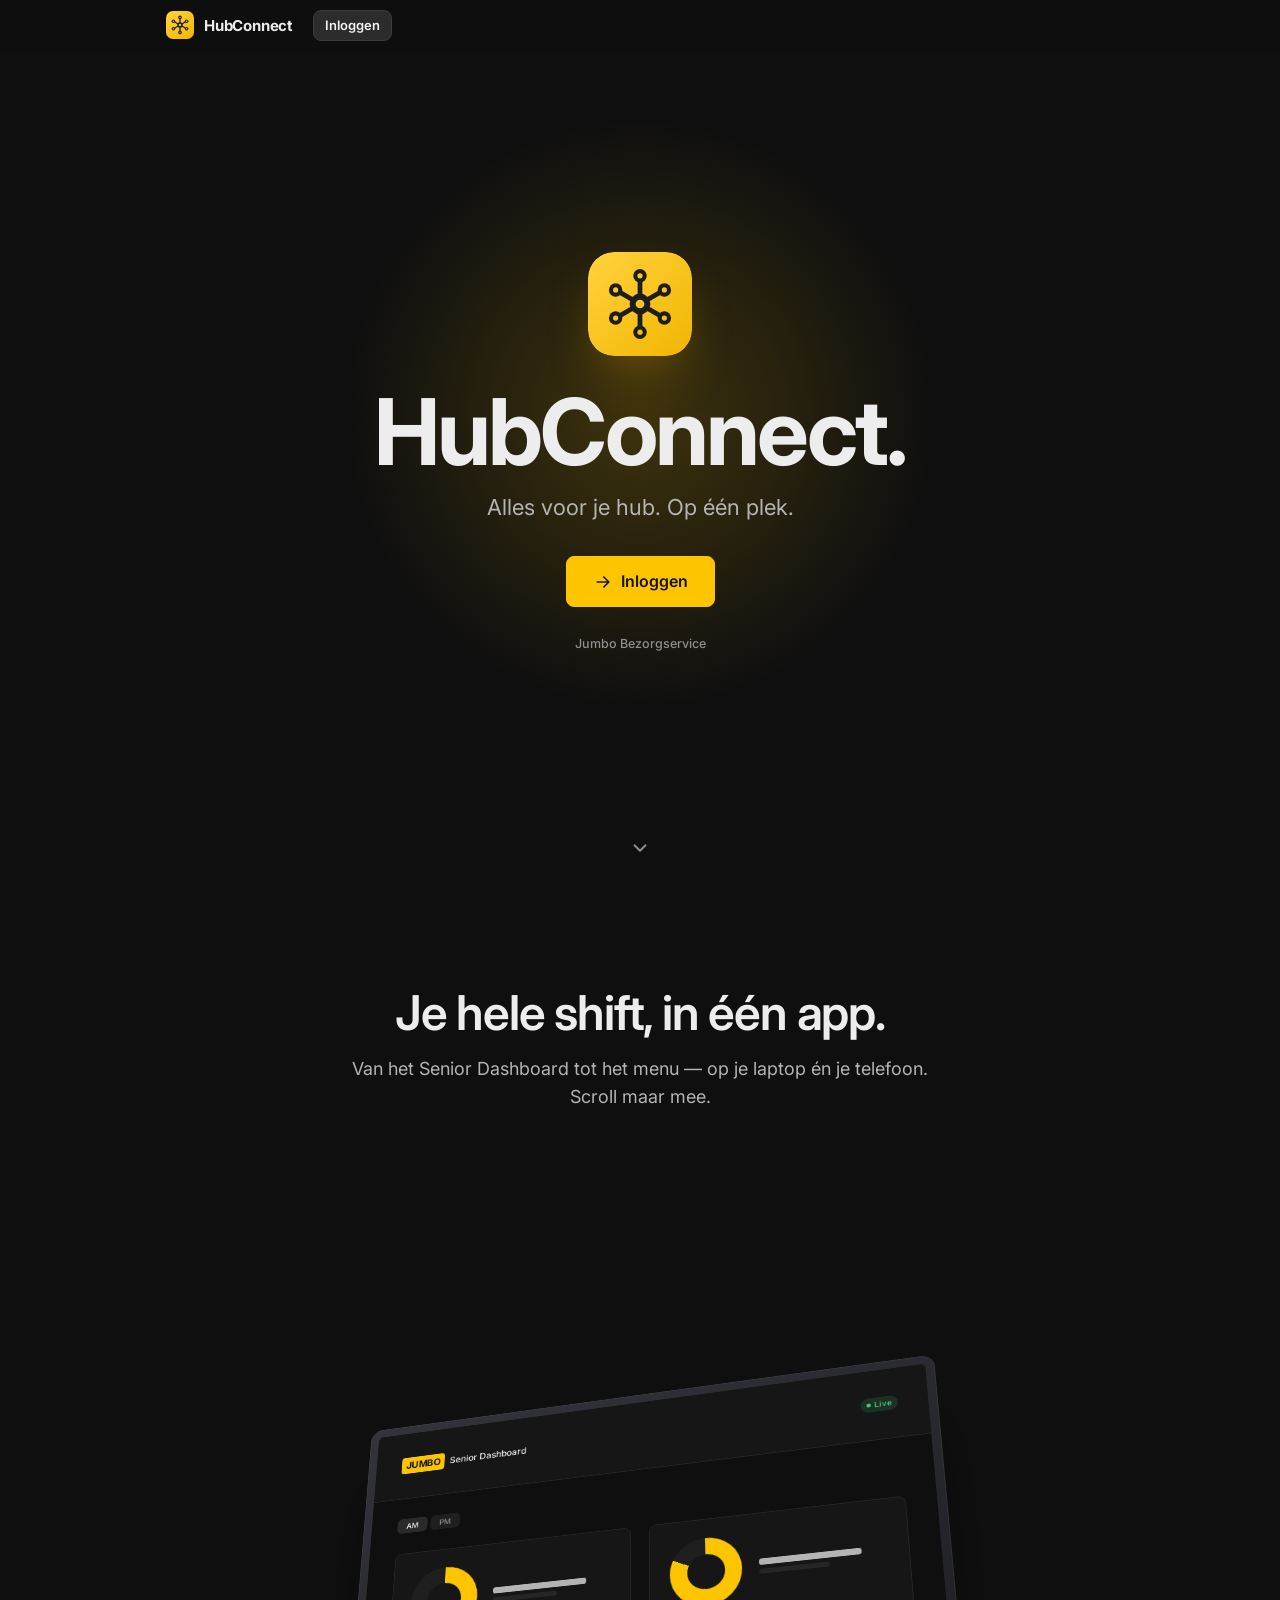
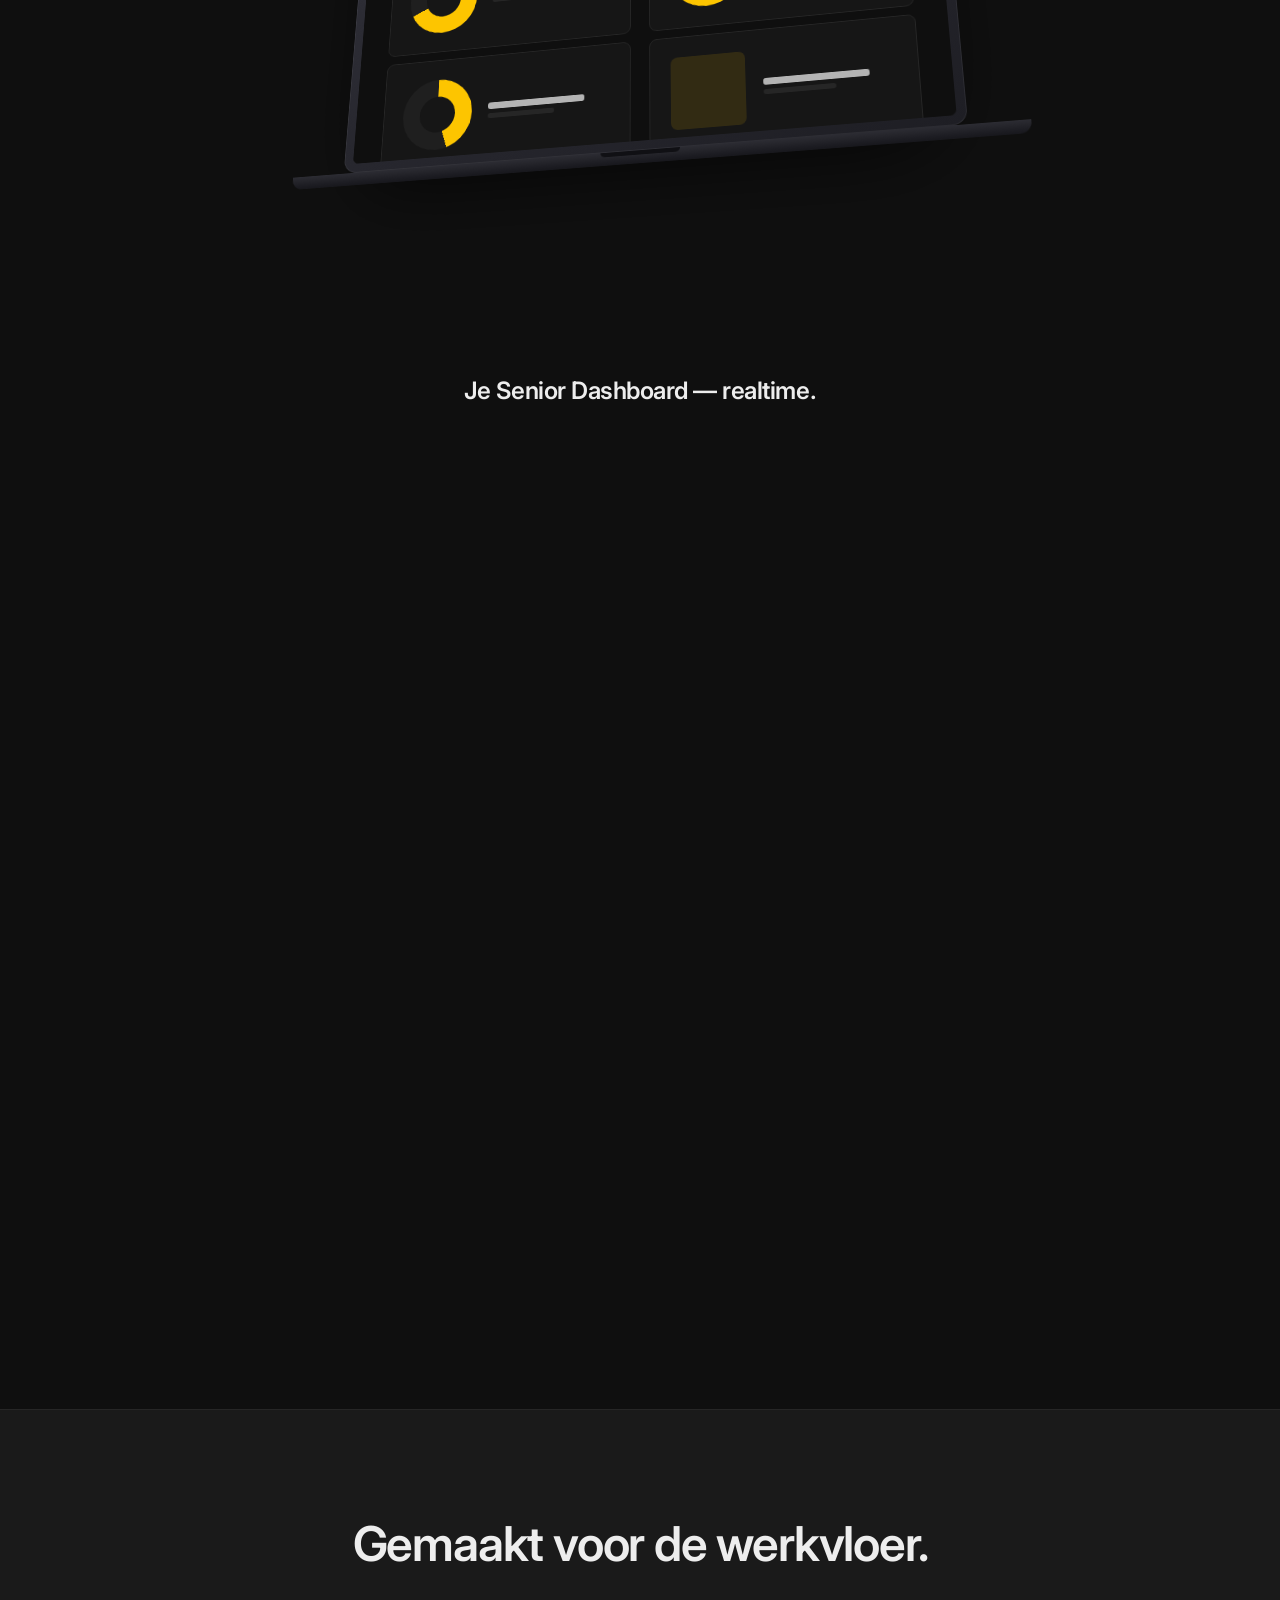
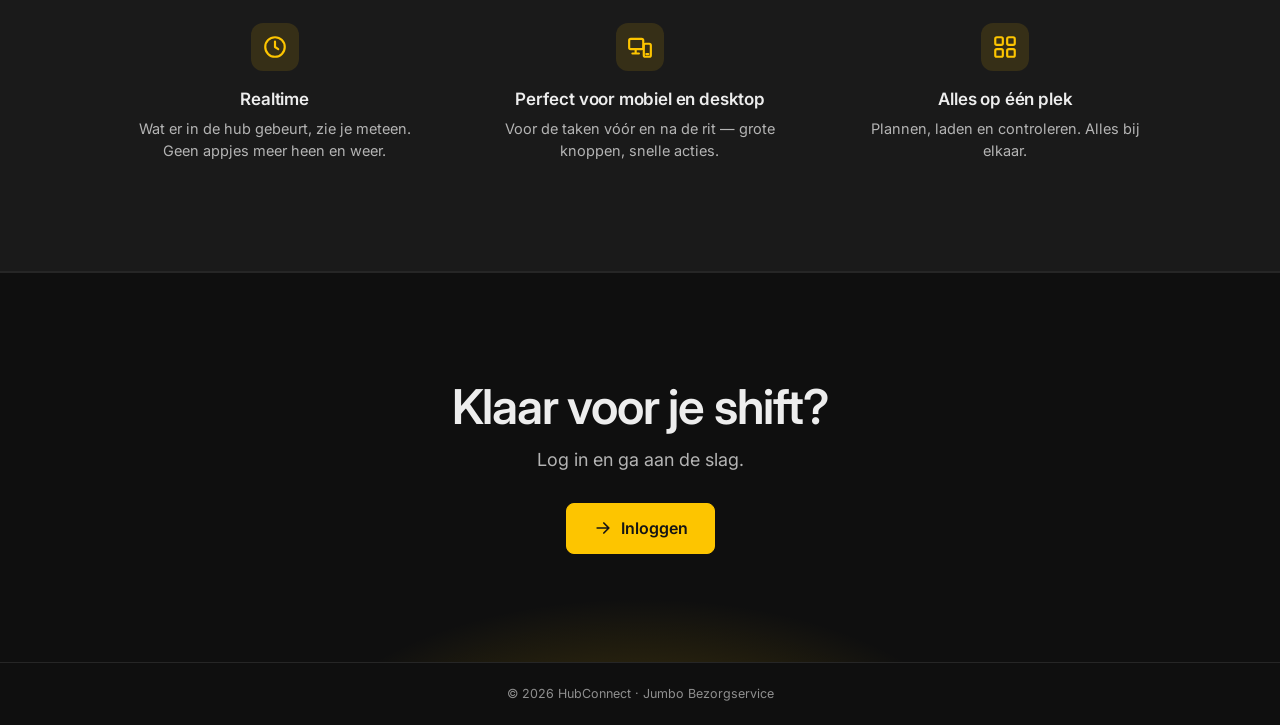
==== commit cb9c0fd4: "v159: feedback als menutegel + verplicht na shift afronden; feedback nu server-side bewaard - Server" ====
--- a/web/index.html
+++ b/web/index.html
@@ -4,13 +4,13 @@
   <meta charset="UTF-8" />
   <meta name="viewport" content="width=device-width, initial-scale=1.0, maximum-scale=1.0, user-scalable=no, viewport-fit=cover" />
   <title>Hubconnect - Jumbo</title>
-  <link rel="icon" type="image/svg+xml" href="favicon.svg?v=158" />
-  <link rel="apple-touch-icon" href="favicon.svg?v=158" />
+  <link rel="icon" type="image/svg+xml" href="favicon.svg?v=159" />
+  <link rel="apple-touch-icon" href="favicon.svg?v=159" />
   <meta name="theme-color" content="#0f0f0f" />
   <link rel="preconnect" href="https://fonts.googleapis.com" />
   <link rel="preconnect" href="https://fonts.gstatic.com" crossorigin />
   <link href="https://fonts.googleapis.com/css2?family=Inter:wght@400;500;600;700&display=swap" rel="stylesheet" />
-  <link rel="stylesheet" href="styles.css?v=158" />
+  <link rel="stylesheet" href="styles.css?v=159" />
 </head>
 <body>
   <div id="app"></div>
@@ -20,7 +20,7 @@
   <!-- Toast host -->
   <div id="toast-root"></div>
 
-  <script src="js/store.js?v=158"></script>
-  <script src="js/ui.js?v=158"></script>
+  <script src="js/store.js?v=159"></script>
+  <script src="js/ui.js?v=159"></script>
 </body>
 </html>
--- a/web/styles.css
+++ b/web/styles.css
@@ -34,6 +34,9 @@
   --purple: #6d4fb3;
   --purple-soft: rgba(109,79,179,.12);
   --seg-active: #ffffff;          /* actieve knop in een segment */
+  --btn-strong: #171717;          /* .btn-dark: nadrukkelijke knop (net iets sterker dan neutraal) */
+  --btn-strong-fg: #ffffff;
+  --btn-strong-line: #171717;
   --surface-hover: #e6e6e6;       /* hover op een neutraal bedieningsvlak */
   --radius: 10px;
   --radius-sm: 8px;
@@ -93,9 +96,9 @@
 /* Op vast geel hoort de tekst altijd donker: --ink-fixed, niet --ink (die wordt licht in dark mode). */
 .btn-primary { background: var(--jumbo-yellow); border-color: var(--jumbo-yellow); color: var(--ink-fixed); font-weight: 600; }
 .btn-primary:hover { background: var(--jumbo-yellow-dark); border-color: var(--jumbo-yellow-dark); }
-/* "Donkere" knop = inverse van het thema: wit op zwart in dark, zwart op wit in licht. */
-.btn-dark { background: var(--ink); border-color: var(--ink); color: var(--card); font-weight: 600; }
-.btn-dark:hover { background: var(--ink-soft); border-color: var(--ink-soft); }
+/* Nadrukkelijke knop: zwart in licht; in dark een tint lichter dan de neutrale knop (niet fel wit). */
+.btn-dark { background: var(--btn-strong); border-color: var(--btn-strong-line); color: var(--btn-strong-fg); font-weight: 600; }
+.btn-dark:hover { filter: brightness(1.15); }
 .btn-ghost { background: transparent; border-color: var(--line); }
 .btn-ghost:hover { background: var(--surface-2); }
 .btn-green { background: var(--green); border-color: var(--green); color: #fff; }
@@ -1742,6 +1745,9 @@
   --track: #3a3a3a;
   --seg-active: #2a2a2a;
   --surface-hover: #262626;
+  --btn-strong: #2c2c2c;          /* geen fel wit in dark: een tint lichter dan de rest */
+  --btn-strong-fg: #f2f2f2;
+  --btn-strong-line: #3d3d3d;
   --ink-fixed: #141414;
   --overlay: rgba(0,0,0,.66);
 
